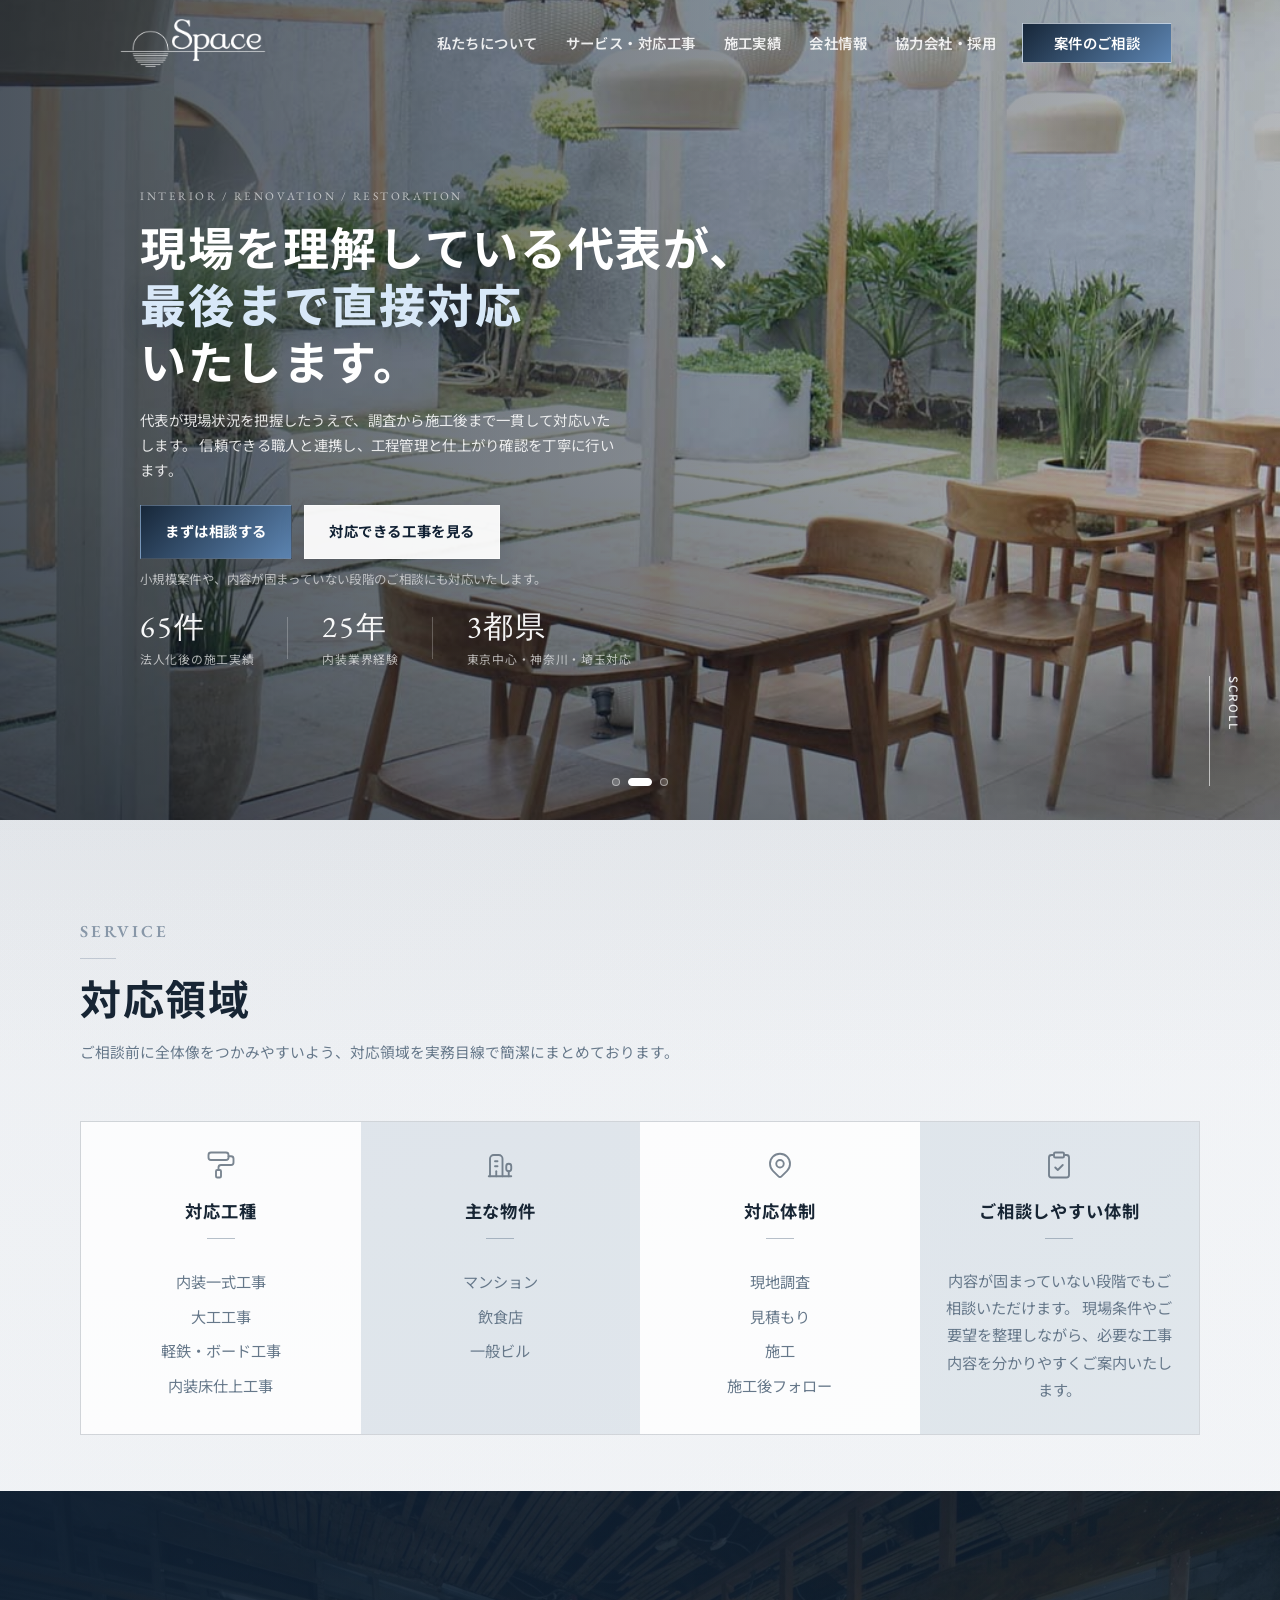
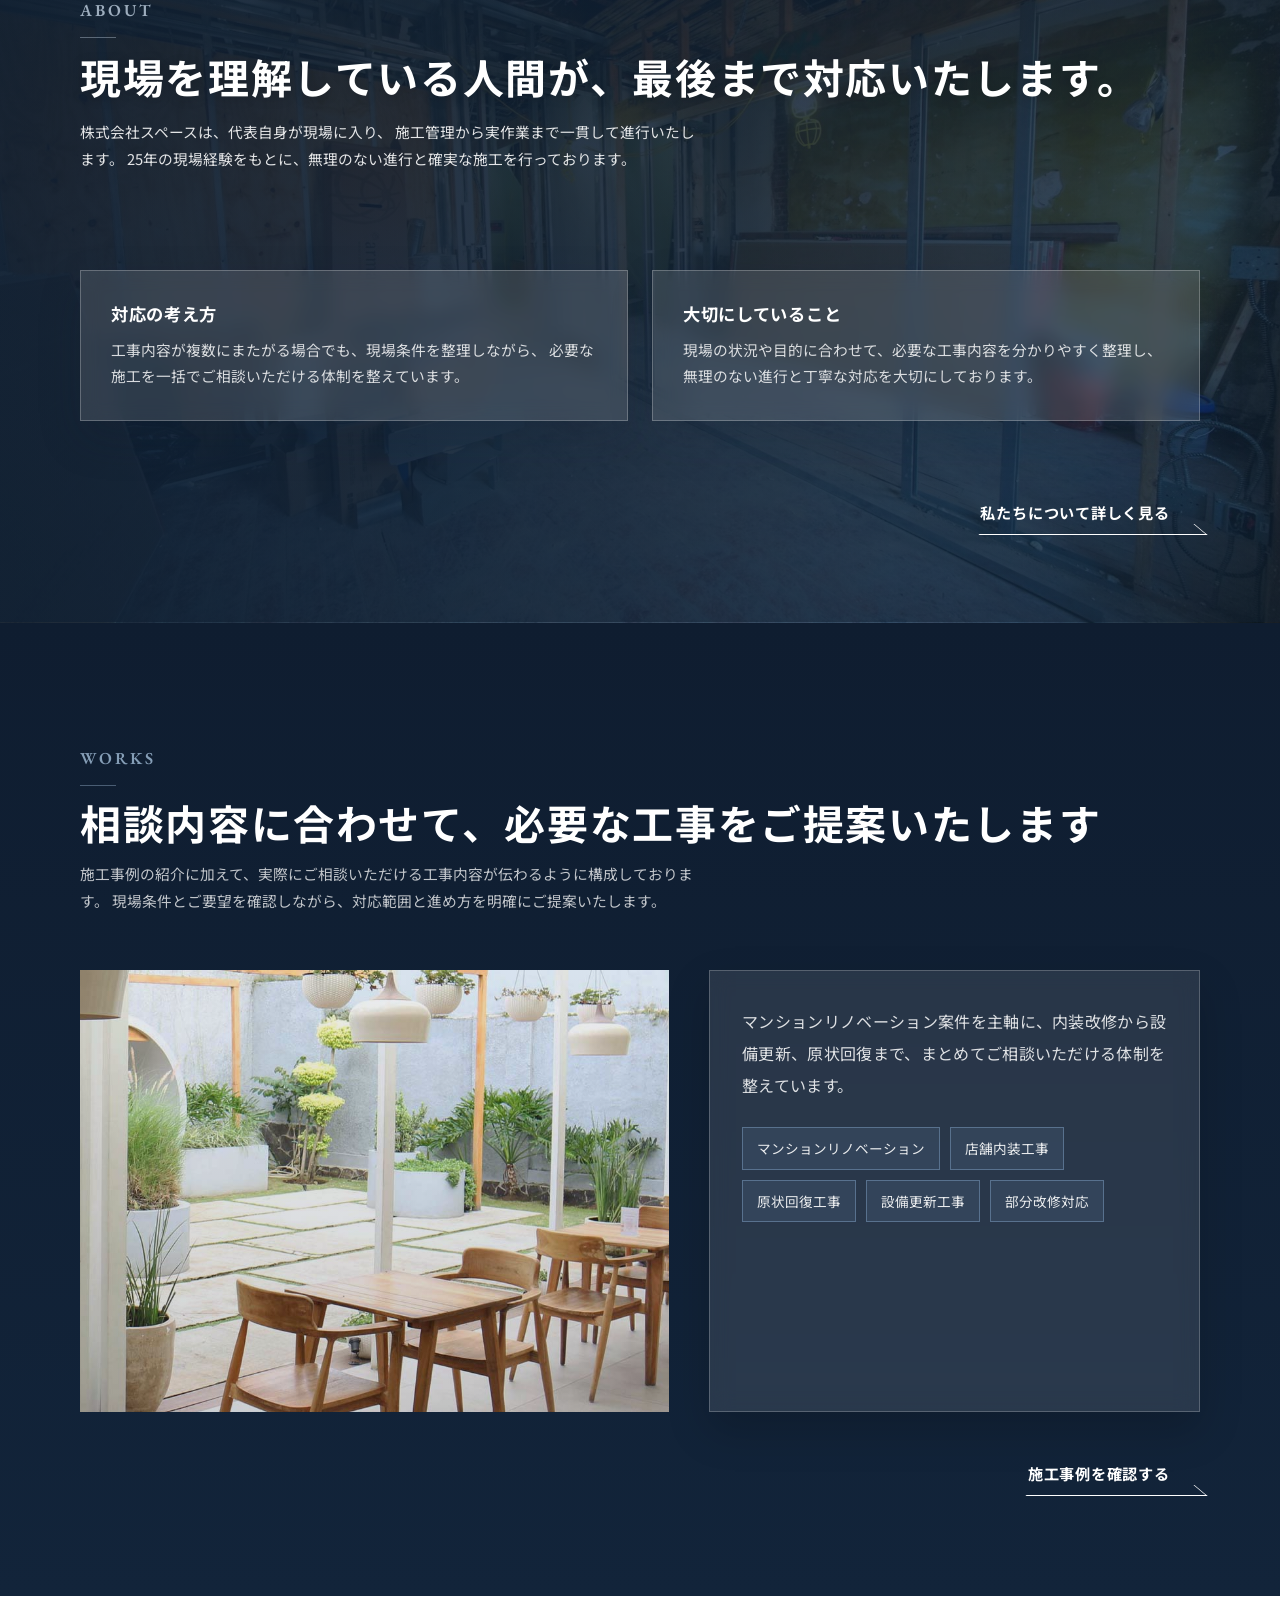
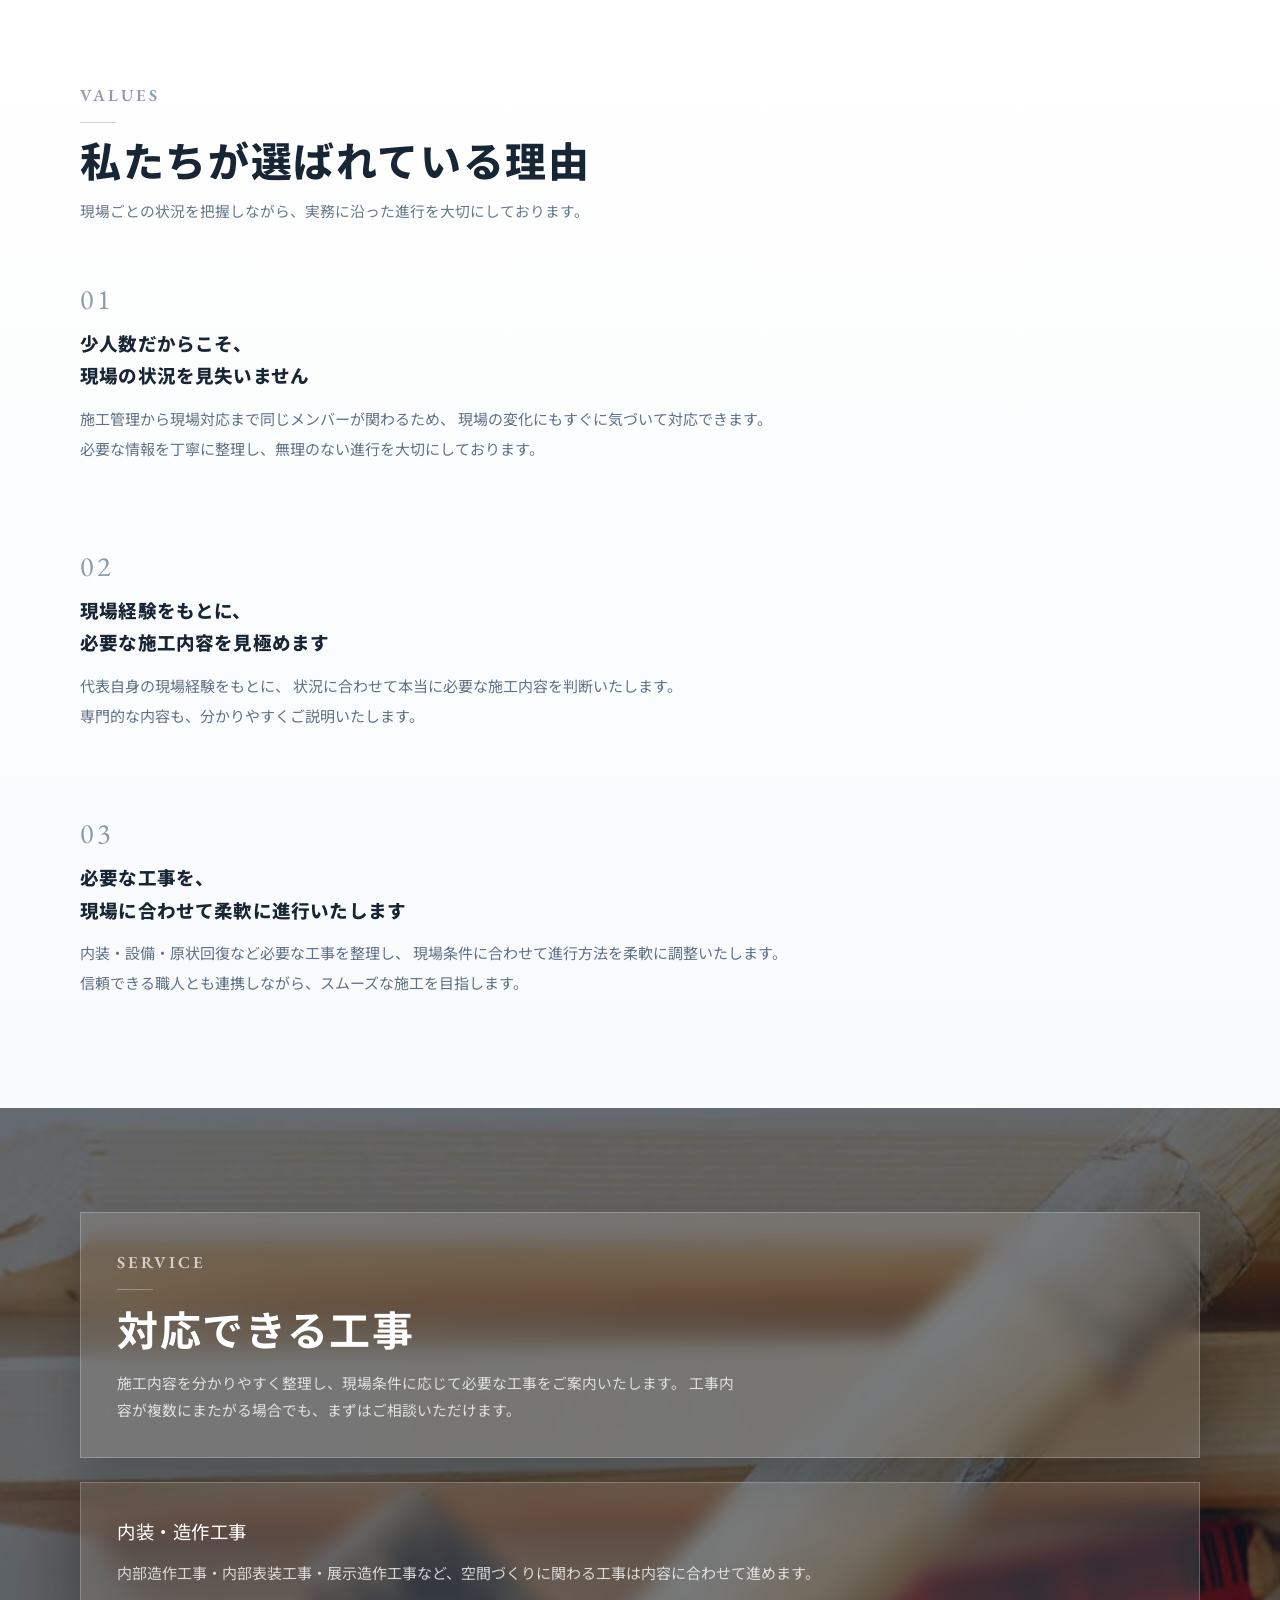
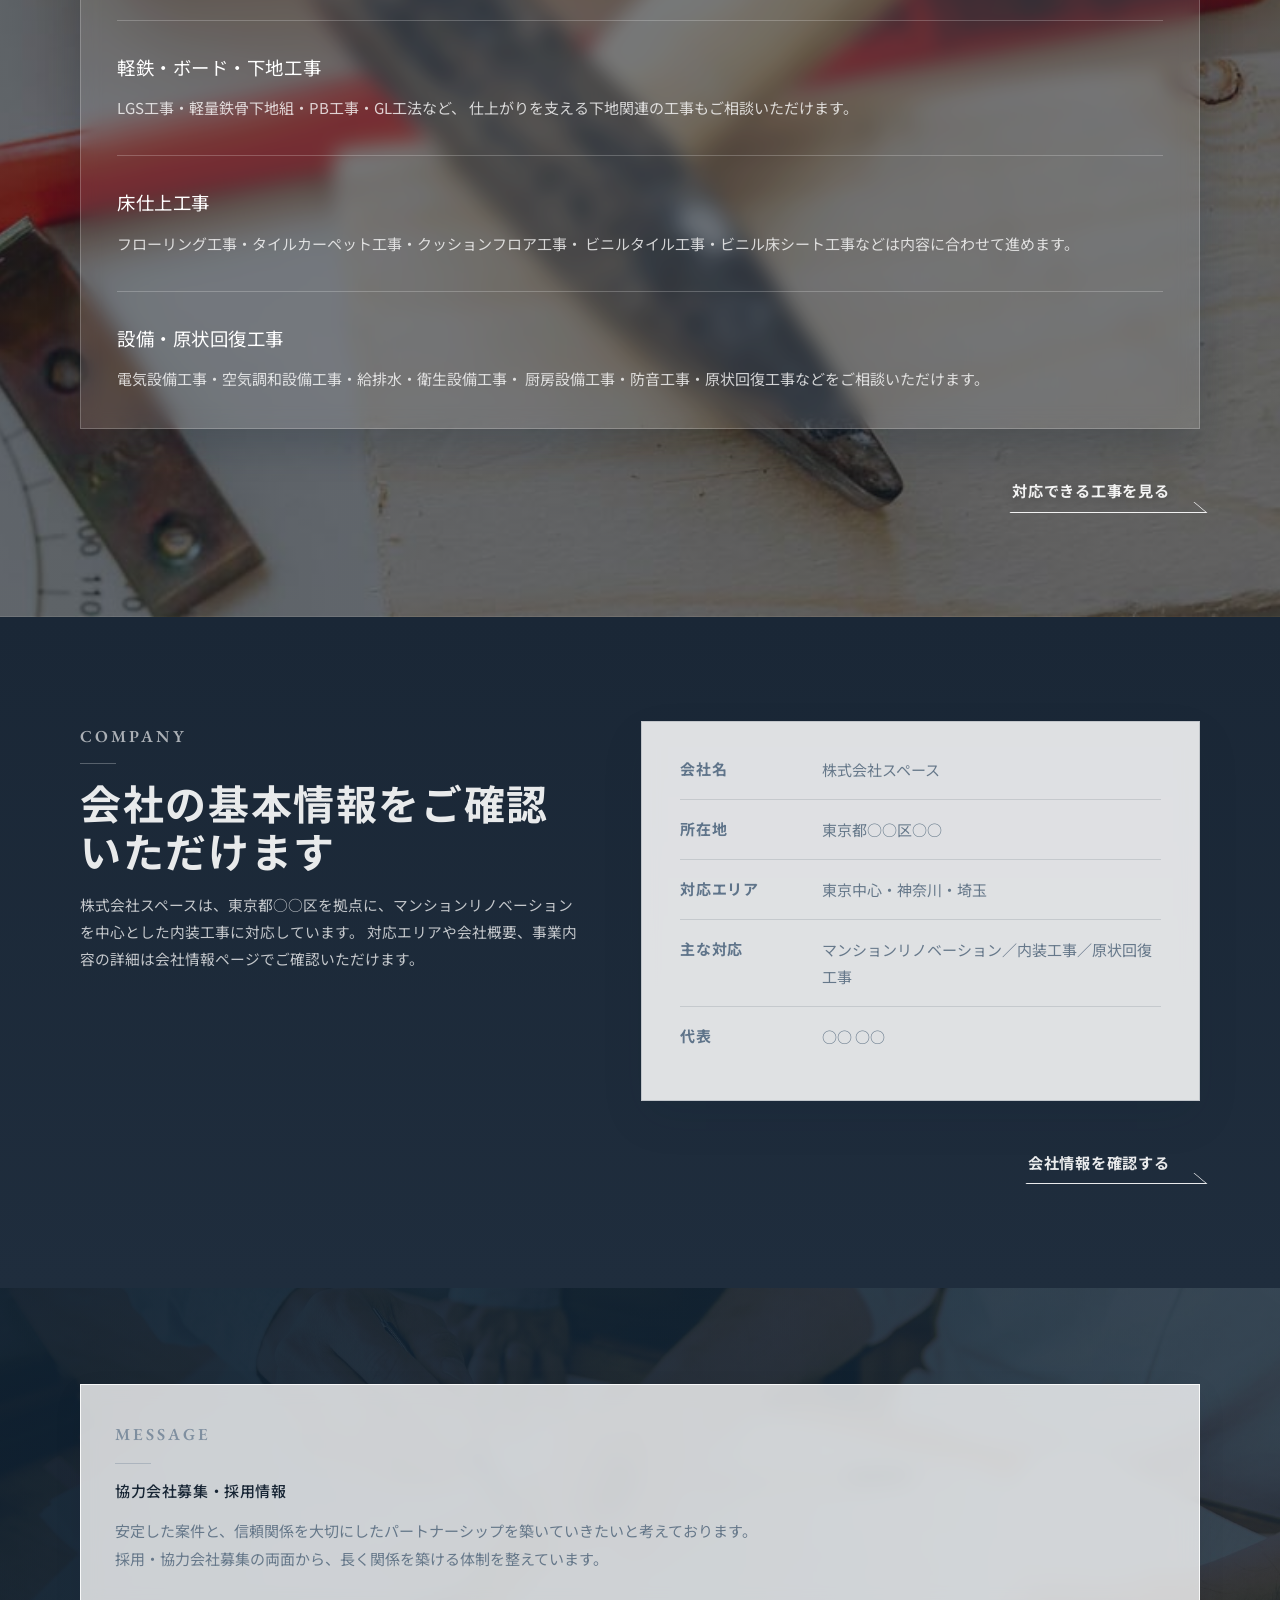
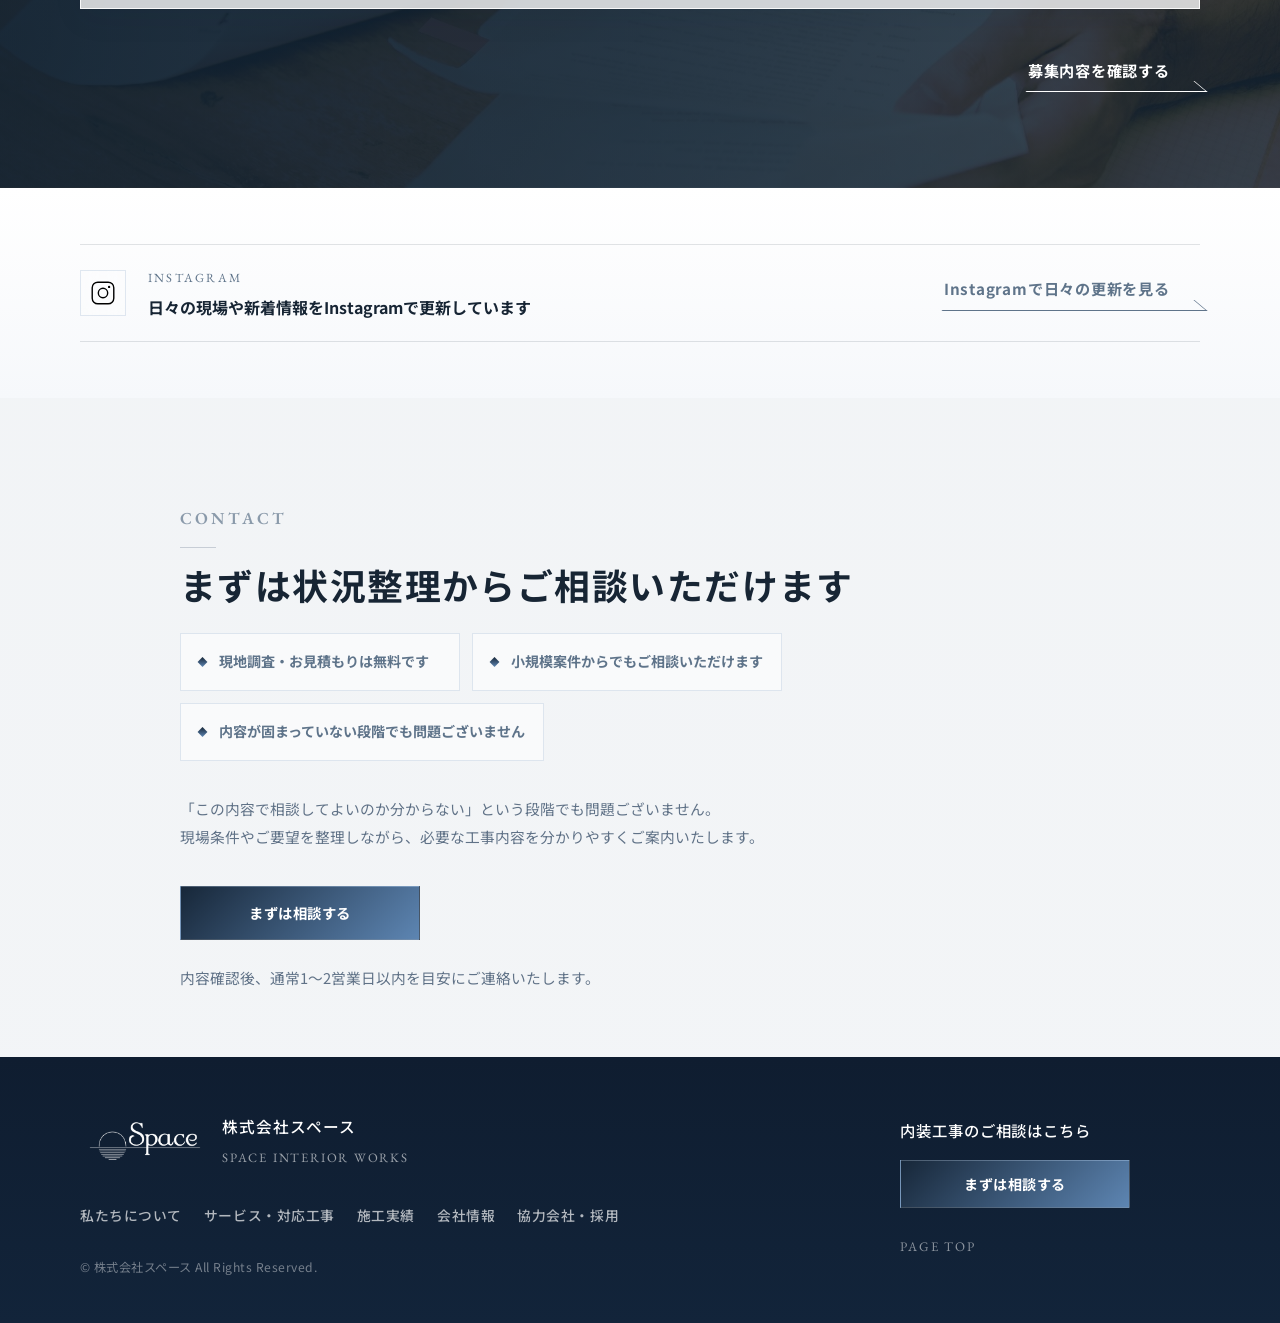
==== index.html @ 31910df7 "Refine copy tone and unify CTA wording across HTML pages" ====
<!doctype html>
<html lang="ja">
  <head>
    <meta charset="UTF-8" />
    <meta name="viewport" content="width=device-width, initial-scale=1.0" />
    <title>
      株式会社スペース | 内装工事・大工工事・軽鉄ボード工事・床仕上工事
    </title>
    <meta
      name="description"
      content="株式会社スペースは、内装一式工事・大工工事・軽鉄ボード工事・内装床仕上工事に対応。集合住宅・飲食店・一般ビルの内装工事、原状回復工事、各種設備工事まで一貫してご相談いただけます。"
    />

    <link rel="preconnect" href="https://fonts.googleapis.com" />
    <link rel="preconnect" href="https://fonts.gstatic.com" crossorigin />
    <link
      href="https://fonts.googleapis.com/css2?family=Noto+Sans+JP:wght@400;500;700&family=EB+Garamond:wght@400;500;700&display=swap"
      rel="stylesheet"
    />

    <link rel="icon" href="images/favicon/favicon.ico" sizes="any" />
    <link rel="icon" href="images/favicon/favicon.svg" type="image/svg+xml" />
    <link rel="apple-touch-icon" href="images/favicon/apple-touch-icon.png" />

    <link rel="stylesheet" href="css/reset.min.css" />
    <link rel="stylesheet" href="css/base.css" />
    <link rel="stylesheet" href="css/layout.css" />
    <link rel="stylesheet" href="css/components.css" />
    <link rel="stylesheet" href="css/pages.css" />
    <link rel="stylesheet" href="css/responsive.css" />
  </head>

  <body>
    <div id="top"></div>
    <div class="page-noise" aria-hidden="true"></div>
    <div class="cursor-glow" aria-hidden="true"></div>

    <header class="site-header">
      <div class="container header-inner">
        <a href="#top" class="brand" aria-label="トップへ戻る">
          <img
            src="images/logo-white.png"
            alt="株式会社スペース"
            class="brand-logo logo-white"
          />
          <img
            src="images/logo.png"
            alt="株式会社スペース"
            class="brand-logo logo-black"
          />
        </a>

        <button
          class="nav-toggle"
          aria-expanded="false"
          aria-controls="global-nav"
          aria-label="メニューを開閉"
        >
          <span></span><span></span><span></span>
        </button>

        <nav class="global-nav" id="global-nav">
          <a href="about.html">私たちについて</a>
          <a href="services.html">サービス・対応工事</a>
          <a href="works.html">施工実績</a>
          <a href="company.html">会社情報</a>
          <a href="partner-recruit.html">協力会社・採用</a>
          <a href="contact.html" class="nav-cta">案件のご相談</a>
        </nav>
      </div>
    </header>

    <main>
      <!-- HERO -->
      <section class="hero hero-image" id="hero">
        <div class="hero-bg" aria-hidden="true"></div>
        <div class="hero-overlay" aria-hidden="true"></div>

        <div class="container hero-inner">
          <div class="hero-copy reveal">
            <p class="eyebrow">INTERIOR / RENOVATION / RESTORATION</p>

            <h1>
              現場を理解している代表が、<br />
              <span>最後まで直接対応</span>いたします。
            </h1>

            <p class="hero-lead">
              代表が現場状況を把握したうえで、調査から施工後まで一貫して対応いたします。
              信頼できる職人と連携し、工程管理と仕上がり確認を丁寧に行います。
            </p>

            <div class="hero-actions">
              <a class="btn btn-primary" href="contact.html"
                >まずは相談する</a
              >
              <a class="btn btn-secondary" href="services.html"
                >対応できる工事を見る</a
              >
            </div>

            <p class="hero-cta-note">
              小規模案件や、内容が固まっていない段階のご相談にも対応いたします。
            </p>

            <ul class="hero-stats" aria-label="対応概要">
              <li>
                <strong>65件</strong>
                <span>法人化後の施工実績</span>
              </li>
              <li>
                <strong>25年</strong>
                <span>内装業界経験</span>
              </li>
              <li>
                <strong>3都県</strong>
                <span>東京中心・神奈川・埼玉対応</span>
              </li>
            </ul>
          </div>
        </div>

        <div class="hero-dots" aria-label="スライド切り替え">
          <button
            class="hero-dot is-active"
            type="button"
            aria-label="1枚目のスライド"
          ></button>
          <button
            class="hero-dot"
            type="button"
            aria-label="2枚目のスライド"
          ></button>
          <button
            class="hero-dot"
            type="button"
            aria-label="3枚目のスライド"
          ></button>
        </div>

        <a href="#coverage" class="hero-scroll">
          <span class="hero-scroll-text">SCROLL</span>
          <span class="hero-scroll-line"></span>
        </a>
      </section>

      <!-- COVERAGE -->
      <section class="section-sm" id="coverage">
        <div class="container">
          <div class="section-heading reveal">
            <p class="eyebrow">SERVICE</p>
            <h2>対応領域</h2>
            <p>
              ご相談前に全体像をつかみやすいよう、対応領域を実務目線で簡潔にまとめております。
            </p>
          </div>

          <div class="company-panels reveal delay-1">
            <article class="info-card">
              <img
                src="images/icons/paint-roller.svg"
                alt=""
                class="card-icon-img"
                aria-hidden="true"
              />
              <h3>対応工種</h3>
              <ul>
                <li>内装一式工事</li>
                <li>大工工事</li>
                <li>軽鉄・ボード工事</li>
                <li>内装床仕上工事</li>
              </ul>
            </article>

            <article class="info-card">
              <img
                src="images/icons/building-estate.svg"
                alt=""
                class="card-icon-img"
                aria-hidden="true"
              />
              <h3>主な物件</h3>
              <ul>
                <li>マンション</li>
                <li>飲食店</li>
                <li>一般ビル</li>
              </ul>
            </article>

            <article class="info-card">
              <img
                src="images/icons/map-pin.svg"
                alt=""
                class="card-icon-img"
                aria-hidden="true"
              />
              <h3>対応体制</h3>
              <ul>
                <li>現地調査</li>
                <li>見積もり</li>
                <li>施工</li>
                <li>施工後フォロー</li>
              </ul>
            </article>

            <article class="info-card">
              <img
                src="images/icons/clipboard-check.svg"
                alt=""
                class="card-icon-img"
                aria-hidden="true"
              />
              <h3>ご相談しやすい体制</h3>
              <p>
                内容が固まっていない段階でもご相談いただけます。
                現場条件やご要望を整理しながら、必要な工事内容を分かりやすくご案内いたします。
              </p>
            </article>
          </div>
        </div>
      </section>

      <!-- ABOUT -->
      <section class="section section-bg bg-about" id="about">
        <div class="container split-section">
          <div class="about-panel reveal">
            <div class="about-text">
              <div class="section-heading">
                <p class="eyebrow">ABOUT</p>
                <h2>現場を理解している人間が、最後まで対応いたします。</h2>
                <p>
                  株式会社スペースは、代表自身が現場に入り、
                  施工管理から実作業まで一貫して進行いたします。
                  25年の現場経験をもとに、無理のない進行と確実な施工を行っております。
                </p>
              </div>
            </div>
          </div>

          <div class="about-grid">
            <article class="glass-card reveal delay-1">
              <h3>対応の考え方</h3>
              <p>
                工事内容が複数にまたがる場合でも、現場条件を整理しながら、
                必要な施工を一括でご相談いただける体制を整えています。
              </p>
            </article>

            <article class="glass-card reveal delay-2">
              <h3>大切にしていること</h3>
              <p>
                現場の状況や目的に合わせて、必要な工事内容を分かりやすく整理し、
                無理のない進行と丁寧な対応を大切にしております。
              </p>
            </article>
          </div>

          <div class="section-link reveal delay-2">
            <a href="about.html" class="arrow-link-underline"
              >私たちについて詳しく見る</a
            >
          </div>
        </div>
      </section>

      <!-- WORKS -->
      <section class="section dark-section" id="works">
        <div class="container">
          <div class="section-heading reveal">
            <p class="eyebrow">WORKS</p>
            <h2>相談内容に合わせて、必要な工事をご提案いたします</h2>
            <p>
              施工事例の紹介に加えて、実際にご相談いただける工事内容が伝わるように構成しております。
              現場条件とご要望を確認しながら、対応範囲と進め方を明確にご提案いたします。
            </p>
          </div>

          <div class="works-feature reveal">
            <a
              href="works.html"
              class="works-feature-image"
              aria-label="施工事例を見る"
            >
              <div class="work-image work-b"></div>
            </a>

            <div class="works-feature-body">
              <p class="works-feature-lead">
                マンションリノベーション案件を主軸に、内装改修から設備更新、原状回復まで、まとめてご相談いただける体制を整えています。
              </p>

              <ul class="works-point-list">
                <li>マンションリノベーション</li>
                <li>店舗内装工事</li>
                <li>原状回復工事</li>
                <li>設備更新工事</li>
                <li>部分改修対応</li>
              </ul>
            </div>
          </div>

          <div class="section-link reveal delay-1">
            <a href="works.html" class="arrow-link-underline"
              >施工事例を確認する</a
            >
          </div>
        </div>
      </section>

      <!-- STRENGTH -->
      <section class="strength" id="strength">
        <div class="container">
          <div class="section-heading reveal">
            <p class="eyebrow">VALUES</p>
            <h2>私たちが選ばれている理由</h2>
            <p>
              現場ごとの状況を把握しながら、実務に沿った進行を大切にしております。
            </p>
          </div>

          <ol class="strength-list">
            <li class="strength-item">
              <p class="strength-number">01</p>
              <strong>少人数だからこそ、<br />現場の状況を見失いません</strong>
              <p>
                施工管理から現場対応まで同じメンバーが関わるため、
                現場の変化にもすぐに気づいて対応できます。<br />
                必要な情報を丁寧に整理し、無理のない進行を大切にしております。
              </p>
            </li>

            <li class="strength-item">
              <p class="strength-number">02</p>
              <strong>現場経験をもとに、<br />必要な施工内容を見極めます</strong>
              <p>
                代表自身の現場経験をもとに、
                状況に合わせて本当に必要な施工内容を判断いたします。<br />
                専門的な内容も、分かりやすくご説明いたします。
              </p>
            </li>

            <li class="strength-item">
              <p class="strength-number">03</p>
              <strong
                >必要な工事を、<br />現場に合わせて柔軟に進行いたします</strong
              >
              <p>
                内装・設備・原状回復など必要な工事を整理し、
                現場条件に合わせて進行方法を柔軟に調整いたします。<br />
                信頼できる職人とも連携しながら、スムーズな施工を目指します。
              </p>
            </li>
          </ol>
        </div>
      </section>

      <!-- SERVICE / SCOPE -->
      <section class="section section-bg bg-services" id="services">
        <div class="container">
          <div class="section-heading reveal service-intro-panel">
            <p class="eyebrow">SERVICE</p>
            <h2>対応できる工事</h2>
            <p>
              施工内容を分かりやすく整理し、現場条件に応じて必要な工事をご案内いたします。
              工事内容が複数にまたがる場合でも、まずはご相談いただけます。
            </p>
          </div>

          <div class="service-text-list reveal delay-1">
            <div>
              <h3>内装・造作工事</h3>
              <p>
                内部造作工事・内部表装工事・展示造作工事など、空間づくりに関わる工事は内容に合わせて進めます。
              </p>
            </div>

            <div>
              <h3>軽鉄・ボード・下地工事</h3>
              <p>
                LGS工事・軽量鉄骨下地組・PB工事・GL工法など、
                仕上がりを支える下地関連の工事もご相談いただけます。
              </p>
            </div>

            <div>
              <h3>床仕上工事</h3>
              <p>
                フローリング工事・タイルカーペット工事・クッションフロア工事・
                ビニルタイル工事・ビニル床シート工事などは内容に合わせて進めます。
              </p>
            </div>

            <div>
              <h3>設備・原状回復工事</h3>
              <p>
                電気設備工事・空気調和設備工事・給排水・衛生設備工事・
                厨房設備工事・防音工事・原状回復工事などをご相談いただけます。
              </p>
            </div>
          </div>

          <div class="section-link reveal delay-2">
            <a href="services.html" class="arrow-link-underline"
              >対応できる工事を見る</a
            >
          </div>
        </div>
      </section>

      <!-- COMPANY -->
      <section class="section company-summary" id="company">
        <div class="container company-summary-layout">
          <div class="section-heading reveal">
            <p class="eyebrow">COMPANY</p>
            <h2>会社の基本情報をご確認いただけます</h2>
            <p>
              株式会社スペースは、東京都○○区を拠点に、マンションリノベーションを中心とした内装工事に対応しています。
              対応エリアや会社概要、事業内容の詳細は会社情報ページでご確認いただけます。
            </p>
          </div>

          <div class="company-summary-table reveal delay-1">
            <dl>
              <div>
                <dt>会社名</dt>
                <dd>株式会社スペース</dd>
              </div>
              <div>
                <dt>所在地</dt>
                <dd>東京都○○区○○</dd>
              </div>
              <div>
                <dt>対応エリア</dt>
                <dd>東京中心・神奈川・埼玉</dd>
              </div>
              <div>
                <dt>主な対応</dt>
                <dd>マンションリノベーション／内装工事／原状回復工事</dd>
              </div>
              <div>
                <dt>代表</dt>
                <dd>○○ ○○</dd>
              </div>
            </dl>
          </div>
        </div>
        <div class="section-link reveal delay-2">
          <a href="company.html" class="arrow-link-underline light-link">
            会社情報を確認する
          </a>
        </div>
      </section>

      <!-- PARTNER / RECRUIT -->
      <section
        class="section accent-section section-bg bg-partner"
        id="partner"
      >
        <div class="container">
          <div class="cta-panel reveal">
            <div>
              <p class="eyebrow">MESSAGE</p>
              <h2>協力会社募集・採用情報</h2>
              <p>
                安定した案件と、信頼関係を大切にしたパートナーシップを築いていきたいと考えております。<br />
                採用・協力会社募集の両面から、長く関係を築ける体制を整えています。
              </p>
            </div>
          </div>

          <div class="section-link reveal delay-1">
            <a href="partner-recruit.html" class="arrow-link-underline"
              >募集内容を確認する</a
            >
          </div>
        </div>
      </section>

      <section class="instagram-strip">
        <div class="container">
          <div class="instagram-strip-link">
            <span class="instagram-strip-icon">
              <img
                src="images/icons/instagram_logo_icon.svg"
                alt=""
                aria-hidden="true"
              />
            </span>

            <span class="instagram-strip-text">
              <span class="instagram-strip-label">INSTAGRAM</span>
              <span class="instagram-strip-copy">
                日々の現場や新着情報をInstagramで更新しています
              </span>
            </span>

            <a
              href="https://www.instagram.com/1115.space?utm_source=ig_web_button_share_sheet&igsh=ZDNlZDc0MzIxNw=="
              class="arrow-link-underline instagram-strip-arrow light-link"
              target="_blank"
              rel="noopener"
            >
              Instagramで日々の更新を見る
            </a>
          </div>
        </div>
      </section>

      <!-- CONTACT GUIDE -->
      <section class="cta-final" id="contact">
        <div class="container reveal">
          <p class="eyebrow">CONTACT</p>
          <h2>まずは状況整理からご相談いただけます</h2>

          <div class="cta-points">
            <p>現地調査・お見積もりは無料です</p>
            <p>小規模案件からでもご相談いただけます</p>
            <p>内容が固まっていない段階でも問題ございません</p>
          </div>

          <p>
            「この内容で相談してよいのか分からない」という段階でも問題ございません。<br />
            現場条件やご要望を整理しながら、必要な工事内容を分かりやすくご案内いたします。
          </p>

          <div class="cta-buttons">
            <a href="contact.html" class="btn btn-primary">
              まずは相談する
            </a>
          </div>

          <p class="cta-note">
            内容確認後、通常1〜2営業日以内を目安にご連絡いたします。
          </p>
        </div>
      </section>
    </main>

    <a href="#top" class="to-top" aria-label="ページ上部へ戻る">
      <span class="to-top-icon" aria-hidden="true">↑</span>
      <span class="to-top-text">TOP</span>
    </a>

    <footer class="site-footer">
      <div class="container footer-inner">
        <div class="footer-main">
          <div class="footer-brand">
            <img
              src="images/logo-white.png"
              class="footer-logo"
              alt="株式会社スペース"
            />

            <div class="footer-brand-text">
              <strong>株式会社スペース</strong>
              <p>SPACE INTERIOR WORKS</p>
            </div>
          </div>

          <nav class="footer-nav">
            <a href="about.html">私たちについて</a>
            <a href="services.html">サービス・対応工事</a>
            <a href="works.html">施工実績</a>
            <a href="company.html">会社情報</a>
            <a href="partner-recruit.html">協力会社・採用</a>
          </nav>

          <p class="footer-copy">© 株式会社スペース All Rights Reserved.</p>
        </div>

        <div class="footer-cta">
          <p>内装工事のご相談はこちら</p>
          <a href="contact.html" class="btn btn-primary">まずは相談する</a>
          <a href="#top" class="footer-top">PAGE TOP</a>
        </div>
      </div>
    </footer>

    <script src="js/main.js"></script>
  </body>
</html>
---- css/base.css ----
@charset "UTF-8";

:root {
  /* ベースカラー */
  --accent-blue: #2f7ebd;
  --accent-blue-soft: #6fb7df;

  /* グラデーション（信頼寄り） */
  --grad-soft: linear-gradient(
    120deg,
    #ffffff 0%,
    #eef7ff 35%,
    #f2f0ff 70%,
    #ffffff 100%
  );

  --grad-light: linear-gradient(120deg, #f7fbff 0%, #edf5fb 50%, #f6f3ff 100%);

  --grad-accent: linear-gradient(
    120deg,
    rgba(215, 244, 239, 0.7) 0%,
    rgba(232, 246, 255, 0.85) 40%,
    rgba(217, 216, 255, 0.65) 80%,
    #ffffff 100%
  );

  --bg: #f3f5f7;
  --bg-2: #e7ebef;
  --surface: rgba(255, 255, 255, 0.84);
  --surface-strong: #ffffff;
  --text: #172534;
  --muted: #66788a;
  --line: rgba(23, 37, 52, 0.1);
  --line-strong: rgba(23, 37, 52, 0.16);
  --primary: #c9d4de;
  --primary-deep: #5f748a;
  --navy: #102033;
  --navy-soft: #16304d;
  --shadow: 0 20px 48px rgba(16, 32, 51, 0.1);
  --shadow-soft: 0 10px 28px rgba(16, 32, 51, 0.07);
  --radius: 0px;
  --radius-lg: 0px;
  --container: min(1120px, calc(100% - 40px));
  --font-sans: "Noto Sans JP", sans-serif;
  --font-serif: "EB Garamond", "Garamond", "Times New Roman", serif;

  --fs-section-heading-h2: clamp(2rem, 3.2vw, 3.1rem);
  --fs-hero-title: clamp(2.6rem, 3.6vw, 4.2rem);
  --fs-page-title: clamp(2.2rem, 3.6vw, 3.4rem);
  --fs-social-title: clamp(1.45rem, 2.4vw, 1.9rem);
}

* {
  box-sizing: border-box;
}

html {
  scroll-behavior: smooth;
}

body {
  margin: 0;
  font-family: var(--font-sans);
  font-size: 15px;
  color: var(--text);
  background:
    radial-gradient(
      circle at top left,
      rgba(120, 138, 156, 0.1),
      transparent 30%
    ),
    linear-gradient(180deg, #f8f9fb 0%, #eef1f4 52%, #f3f5f7 100%);
  overflow-x: hidden;
  line-height: 1.75;
}

h1,
h2,
h3,
.section-heading h1,
.section-heading h2,
.page-intro-title,
.cta-final h2 {
  font-family: var(--font-sans);
  font-weight: 500;
  letter-spacing: 0.03em;
}

h1 {
  font-weight: 500;
}

h2 {
  font-weight: 500;
}

h3 {
  font-weight: 400;
}

p {
  line-height: 1.8;
}

a {
  color: inherit;
  text-decoration: none;
}

img {
  max-width: 100%;
  display: block;
}

button,
input,
select,
textarea {
  font: inherit;
}

button {
  cursor: pointer;
}

svg {
  width: 100%;
  height: 100%;
  display: block;
}

svg,
svg * {
  stroke: currentColor;
  stroke-width: 1.7;
  stroke-linecap: round;
  stroke-linejoin: round;
}

/* =========================
  共通テキスト
========================= */
.eyebrow {
  margin: 0 0 12px;
  font-family: var(--font-serif);
  font-size: 0.78rem;
  font-weight: 400;
  letter-spacing: 0.18em;
  color: var(--primary-deep);
  text-transform: uppercase;
  opacity: 0.7;
}

.section-heading {
  margin-bottom: 42px;
}

.section-heading h1 {
  margin: 0;
  font-size: var(--fs-page-title);
  line-height: 1.08;
  font-weight: 800;
  letter-spacing: 0.05em;
}

.section-heading h2 {
  margin: 0;
  font-size: var(--fs-section-heading-h2);
  line-height: 1.18;
  font-weight: 700;
  letter-spacing: 0.04em;
}

.section-heading p:not(.eyebrow) {
  margin-top: 16px;
  max-width: 78ch;
  font-size: 0.92rem;
  color: var(--muted);
  line-height: 1.85;
}

.section-heading p {
  font-size: 0.92rem;
}

.section-heading p,
.company-note,
.contact-subnote,
.form-note {
  text-wrap: pretty;
}
---- css/layout.css ----
@charset "UTF-8";

/* ===== layout.css ===== */

/* =========================
  レイアウト補助
========================= */
.hero-points li,
.partner-points li {
  display: flex;
  align-items: center;
  gap: 8px;
}

.faq-item h3 {
  display: flex;
  align-items: flex-start;
  gap: 10px;
}

/* =========================
  背景ノイズ
========================= */
.page-noise {
  position: fixed;
  inset: 0;
  pointer-events: none;
  opacity: 0.04;
  background-image: radial-gradient(#102033 0.5px, transparent 0.5px);
  background-size: 12px 12px;
  z-index: 0;
}

.cursor-glow {
  position: fixed;
  width: 240px;
  height: 240px;
  background: radial-gradient(
    circle,
    rgba(132, 180, 225, 0.16),
    transparent 68%
  );
  pointer-events: none;
  transform: translate(-50%, -50%);
  z-index: 0;
  opacity: 0.22;
  transition: opacity 0.2s ease;
}

.container {
  width: var(--container);
  margin: 0 auto;
  position: relative;
  z-index: 1;
}

/* =========================
  基本セクション余白
========================= */
.section {
  padding: 104px 0;
}

.section-sm {
  padding: 64px 0 80px;
}

.strength {
  padding: 84px 0;
  background: linear-gradient(180deg, #ffffff 0%, #f8fafc 100%);
}

.cta-final {
  padding: 104px 0 64px;
  text-align: center;
}

/* =========================
  ページ冒頭共通
========================= */
.page-intro-layout {
  display: grid;
  grid-template-columns: 1.05fr 0.95fr;
  gap: 36px;
  align-items: center;
  margin-top: 30px;
}

.page-intro-copy {
  display: flex;
  flex-direction: column;
  gap: 14px;
  min-width: 0;
}

.page-intro-kicker {
  margin: 0 0 2px;
  font-family: var(--font-serif);
  font-size: 0.84rem;
  line-height: 1;
  letter-spacing: 0.16em;
  color: var(--primary-deep);
  text-transform: uppercase;
}

.page-intro-title {
  margin: 0;
  font-size: 2.4rem;
  line-height: 1.35;
  font-weight: 700;
  letter-spacing: 0.05em;
  color: var(--text);
}

.page-intro-text {
  margin: 2px 0 0;
  max-width: 72ch;
  color: var(--muted);
  line-height: 1.95;
}

.page-intro-visual {
  position: relative;
  min-height: 340px;
  overflow: hidden;
  background: rgba(255, 255, 255, 0.72);
  border: 1px solid rgba(255, 255, 255, 0.88);
  box-shadow: var(--shadow-soft);
}

.page-intro-visual img {
  width: 100%;
  height: 100%;
  min-height: 340px;
  object-fit: cover;
  display: block;
}

/* =========================
  ヘッダー
========================= */
.site-header {
  position: fixed;
  top: 0;
  left: 0;
  width: 100%;
  z-index: 100;
  padding: 0 20px;
  background: transparent;
  border-bottom: none;
  box-shadow: none;
  backdrop-filter: none;
  transition:
    top 0.35s ease,
    background 0.35s ease,
    box-shadow 0.35s ease;
}

.site-header.is-scrolled {
  top: 0;
  background: rgba(229, 232, 235, 0.82);
  backdrop-filter: blur(18px) saturate(140%);
  -webkit-backdrop-filter: blur(18px) saturate(140%);
  box-shadow: 0 8px 24px rgba(16, 32, 51, 0.08);
}

.header-inner {
  position: relative;
  display: flex;
  align-items: center;
  justify-content: space-between;
  min-height: 86px;
  gap: 34px;
  padding: 0 28px;
  background: transparent;
  transition:
    min-height 0.35s ease,
    padding 0.35s ease,
    gap 0.35s ease,
    background 0.35s ease,
    border-color 0.35s ease,
    box-shadow 0.35s ease,
    backdrop-filter 0.35s ease;
}

.site-header.is-scrolled .header-inner {
  min-height: 66px;
  max-width: none;
  width: var(--container);
  margin: 0 auto;
  padding: 0;
  background: transparent;
  border: none;
  box-shadow: none;
  backdrop-filter: none;
  -webkit-backdrop-filter: none;
}

.brand {
  display: flex;
  align-items: center;
  flex-shrink: 0;
  max-width: 240px;
  padding-right: 8px;
}

.brand-logo {
  width: 100%;
  max-width: 170px;
  height: auto;
  display: block;
  transition: max-width 0.35s ease;
}

.logo-black {
  display: none;
}

.site-header.is-scrolled .logo-white {
  display: none;
}

.site-header.is-scrolled .logo-black {
  display: block;
}

.site-header.is-scrolled .brand-logo {
  max-width: 150px;
}

/* ナビ */
.global-nav {
  display: flex;
  align-items: center;
  justify-content: flex-end;
  gap: 24px;
  flex: 1;
}

.global-nav a {
  position: relative;
  display: inline-flex;
  align-items: center;
  min-height: 40px;
  padding: 0 2px;
  font-size: 0.9rem;
  font-weight: 600;
  letter-spacing: 0.03em;
  white-space: nowrap;
  color: rgba(255, 255, 255, 0.88);
  transition:
    color 0.28s ease,
    opacity 0.28s ease;
}

.global-nav a:not(.nav-cta)::after {
  content: "";
  position: absolute;
  left: 0;
  bottom: -3px;
  width: 0;
  height: 1px;
  background: var(--accent-blue-soft);
  transition: width 0.28s ease;
}

.global-nav a:not(.nav-cta):hover::after,
.global-nav a:not(.nav-cta).is-current::after {
  width: 100%;
}

.global-nav a:not(.nav-cta):hover {
  color: #ffffff;
}

/* スクロール後 */
.site-header.is-scrolled .global-nav {
  gap: 22px;
}

.site-header.is-scrolled .global-nav a {
  color: rgba(23, 37, 52, 0.82);
}

.site-header.is-scrolled .global-nav a:not(.nav-cta):hover,
.site-header.is-scrolled .global-nav a:not(.nav-cta).is-current {
  color: #172534;
}

/* ヘッダーCTA */
.nav-cta {
  display: inline-flex;
  align-items: center;
  justify-content: center;
  min-height: 44px;
  padding: 0 26px;
  min-width: 150px;
  line-height: 1;
  font-weight: 700;
  letter-spacing: 0.06em;
  color: #ffffff !important;
  background: linear-gradient(135deg, #172739, #5d85b2);
  border: 1px solid rgba(255, 255, 255, 0.6);
  transition:
    transform 0.28s ease,
    box-shadow 0.28s ease,
    background 0.28s ease,
    border-color 0.28s ease;
}

.nav-cta:hover {
  transform: translateY(-2px);
  box-shadow: 0 14px 28px rgba(16, 32, 51, 0.18);
  background: linear-gradient(135deg, #0f1d30, #6d97c6);
  border-color: rgba(255, 255, 255, 0.9);
}

.site-header.is-scrolled .nav-cta {
  min-height: 40px;
  padding: 0 18px;
  background: linear-gradient(135deg, #172739, #5d85b2);
  border: 1px solid rgba(255, 255, 255, 0.2);
  box-shadow: 0 10px 24px rgba(16, 32, 51, 0.14);
}

.site-header.is-scrolled .nav-cta:hover {
  transform: translateY(-2px);
  box-shadow: 0 16px 32px rgba(16, 32, 51, 0.2);
  background: linear-gradient(135deg, #0f1d30, #6d97c6);
}

/* SP用ボタンは今は非表示 */
.nav-toggle {
  display: none;
  width: 46px;
  height: 46px;
  border: 1px solid rgba(16, 32, 51, 0.1);
  background: #ffffff;
  box-shadow: var(--shadow-soft);
  flex-shrink: 0;
}

.nav-toggle span {
  display: block;
  width: 18px;
  height: 2px;
  background: var(--navy);
  margin: 4px auto;
  transition: 0.3s ease;
}

/* =========================
  グリッド共通
========================= */
.stats-grid,
.service-grid,
.works-grid,
.recruit-cards,
.about-grid,
.company-panels {
  display: grid;
  gap: 24px;
}

.stats-grid {
  grid-template-columns: repeat(3, 1fr);
  align-items: stretch;
}

.about-grid {
  grid-template-columns: repeat(2, 1fr);
}

.service-grid {
  grid-template-columns: repeat(3, 1fr);
  margin-top: 32px;
  align-items: stretch;
}

.works-grid {
  margin-top: 40px;
  grid-template-columns: repeat(3, 1fr);
}

.company-panels {
  grid-template-columns: repeat(2, 1fr);
  align-items: stretch;
}

.company-panels > * {
  min-height: 100%;
}

.recruit-cards {
  grid-template-columns: repeat(2, 1fr);
}

/* =========================
  フッター
========================= */
.site-footer {
  background: linear-gradient(180deg, #0f1d30 0%, #12243a 100%);
  color: #ffffff;
  padding: 56px 0 44px;
}

.footer-inner {
  display: grid;
  grid-template-columns: 1fr 300px;
  gap: 56px;
  align-items: start;
}

.footer-main {
  display: flex;
  flex-direction: column;
  align-items: flex-start;
}

.footer-brand {
  display: flex;
  align-items: center;
  gap: 12px;
}

.footer-logo {
  width: 130px;
  height: auto;
  display: block;
  margin: 0;
  object-fit: contain;
}

.footer-brand-text strong {
  display: block;
  font-size: 0.98rem;
  font-weight: 500;
  letter-spacing: 0.06em;
  color: #ffffff;
}

.footer-brand-text p {
  margin: 6px 0 0;
  font-family: var(--font-serif);
  font-size: 0.8rem;
  letter-spacing: 0.14em;
  color: rgba(255, 255, 255, 0.58);
}

.footer-nav {
  display: flex;
  flex-wrap: wrap;
  gap: 14px 22px;
  margin-top: 34px;
}

.footer-nav a {
  position: relative;
  font-size: 0.86rem;
  font-weight: 500;
  letter-spacing: 0.04em;
  color: rgba(255, 255, 255, 0.68);
  transition: color 0.28s ease;
}

.footer-nav a::after {
  content: "";
  position: absolute;
  left: 0;
  bottom: -5px;
  width: 0;
  height: 1px;
  background: rgba(158, 199, 243, 0.8);
  transition: width 0.28s ease;
}

.footer-nav a:hover {
  color: #ffffff;
}

.footer-nav a:hover::after {
  width: 100%;
}

.footer-copy {
  margin: 30px 0 0;
  font-size: 0.76rem;
  letter-spacing: 0.04em;
  color: rgba(255, 255, 255, 0.42);
}

.footer-cta {
  display: flex;
  flex-direction: column;
  align-items: flex-start;
  padding-top: 4px;
}

.footer-cta p {
  margin: 0 0 16px;
  font-size: 0.96rem;
  font-weight: 500;
  letter-spacing: 0.06em;
  color: #ffffff;
}

.footer-cta .btn {
  width: 100%;
  max-width: 230px;
  min-height: 48px;
  padding: 0 22px;
  font-size: 0.88rem;
}

.footer-top {
  display: inline-flex;
  margin-top: 28px;
  font-family: var(--font-serif);
  font-size: 0.82rem;
  letter-spacing: 0.14em;
  color: rgba(255, 255, 255, 0.52);
  transition:
    color 0.28s ease,
    transform 0.28s ease;
}

.footer-top:hover {
  color: #ffffff;
  transform: translateY(-2px);
}

/* =========================
  スクロール表示
========================= */
.reveal {
  opacity: 0;
  transform: translateY(24px);
  transition:
    opacity 0.8s ease,
    transform 0.8s ease;
}

.reveal.is-visible {
  opacity: 1;
  transform: translateY(0);
}

.delay-1 {
  transition-delay: 0.12s;
}

.delay-2 {
  transition-delay: 0.24s;
}

/* Legacy/common utility aliases */
.grid-2,
.grid-3,
.grid-4 {
  display: grid;
  gap: 24px;
  align-items: stretch;
}

.grid-2 {
  grid-template-columns: repeat(2, minmax(0, 1fr));
}

.grid-3 {
  grid-template-columns: repeat(3, minmax(0, 1fr));
}

.grid-4 {
  grid-template-columns: repeat(4, minmax(0, 1fr));
}
---- css/components.css ----
@charset "UTF-8";

/* ===== components.css ===== */

/* =========================
  共通アイコン（主にinline SVG用: .card-icon）
========================= */
.card-icon {
  width: 32px;
  height: 32px;
  color: var(--primary-deep);
  margin-bottom: 16px;
  transition:
    color 0.28s ease,
    transform 0.28s ease,
    opacity 0.28s ease;
}

.card-icon img {
  width: 32px;
  height: 32px;
  display: block;
}

.card-icon svg {
  width: 100%;
  height: 100%;
  display: block;
  stroke: currentColor;
  fill: none;
  stroke-width: 1.7;
  stroke-linecap: round;
  stroke-linejoin: round;
}

.mini-icon {
  width: 16px;
  height: 16px;
  color: var(--primary-deep);
  flex: 0 0 auto;
}

.mini-icon img {
  width: 16px;
  height: 16px;
  display: block;
}

.btn-icon {
  width: 18px;
  height: 18px;
  display: inline-flex;
  align-items: center;
  justify-content: center;
  flex-shrink: 0;
  color: currentColor;
  transition:
    color 0.28s ease,
    transform 0.28s ease,
    opacity 0.28s ease;
}

.btn-icon svg {
  width: 100%;
  height: 100%;
  display: block;
  stroke: currentColor;
  fill: none;
  stroke-width: 1.7;
  stroke-linecap: round;
  stroke-linejoin: round;
}

.faq-icon {
  width: 18px;
  height: 18px;
  flex: 0 0 auto;
  margin-top: 3px;
  color: var(--primary-deep);
}

.faq-icon img {
  width: 18px;
  height: 18px;
  display: block;
}

.social-icon {
  width: 18px;
  height: 18px;
  display: inline-flex;
  align-items: center;
  justify-content: center;
  color: currentColor;
  flex-shrink: 0;
  transition:
    color 0.28s ease,
    transform 0.28s ease,
    opacity 0.28s ease;
}

.social-icon svg {
  width: 100%;
  height: 100%;
  fill: currentColor;
  stroke: none;
}

main > .section:first-of-type {
  padding-top: 64px;
}

/* =========================
  ボタン / CTA hover統一
========================= */
.btn {
  position: relative;
  display: inline-flex;
  align-items: center;
  justify-content: center;
  min-height: 54px;
  padding: 0 24px;
  border: 1px solid transparent;
  font-size: 0.9rem;
  font-weight: 700;
  letter-spacing: 0.04em;
  line-height: 1;
  transition:
    transform 0.3s ease,
    box-shadow 0.3s ease,
    background 0.3s ease,
    border-color 0.3s ease,
    color 0.3s ease;
}

.btn:hover {
  transform: translateY(-3px);
  box-shadow: 0 18px 36px rgba(16, 32, 51, 0.2);
}

.btn-primary {
  color: #ffffff;
  background: linear-gradient(135deg, #172739, #5d85b2);
  border-color: rgba(255, 255, 255, 0.18);
}

.btn-primary:hover {
  color: #ffffff;
  background: linear-gradient(135deg, #0f1d30, #6d97c6);
  border-color: rgba(255, 255, 255, 0.28);
}

.btn-secondary {
  color: #102033;
  background: rgba(255, 255, 255, 0.94);
  border-color: rgba(255, 255, 255, 0.55);
  box-shadow: 0 10px 26px rgba(16, 32, 51, 0.16);
}

.btn-secondary:hover {
  color: #102033;
  background: #ffffff;
  border-color: rgba(255, 255, 255, 0.9);
}

/* =========================
  右下TOPボタン
========================= */
.to-top {
  position: fixed;
  right: 28px;
  bottom: 28px;
  z-index: 90;

  width: 54px;
  height: 54px;

  display: inline-flex;
  flex-direction: column;
  align-items: center;
  justify-content: center;
  gap: 4px;

  color: #ffffff;
  background: linear-gradient(135deg, #172739, #5d85b2);
  border: 1px solid rgba(255, 255, 255, 0.32);
  box-shadow: 0 14px 30px rgba(16, 32, 51, 0.22);

  opacity: 0;
  visibility: hidden;
  pointer-events: none;
  transform: translateY(10px);

  transition:
    opacity 0.3s ease,
    visibility 0.3s ease,
    transform 0.3s ease,
    box-shadow 0.3s ease,
    background 0.3s ease;
}

.to-top.is-show {
  opacity: 1;
  visibility: visible;
  pointer-events: auto;
  transform: translateY(0);
}

.to-top-icon {
  display: block;
  font-size: 1rem;
  line-height: 1;
  transform: translateY(1px);
  animation: toTopArrow 1.6s ease-in-out infinite;
}

.to-top-text {
  font-family: var(--font-serif);
  font-size: 0.66rem;
  line-height: 1;
  letter-spacing: 0.12em;
}

.to-top:hover {
  transform: translateY(-3px);
  background: linear-gradient(135deg, #0f1d30, #6d97c6);
  box-shadow: 0 18px 38px rgba(16, 32, 51, 0.28);
}

@keyframes toTopArrow {
  0%,
  100% {
    transform: translateY(1px);
  }

  50% {
    transform: translateY(-3px);
  }
}

/* =========================
  カード共通
========================= */
.stat-card,
.glass-card,
.service-card,
.work-card,
.info-card,
.recruit-card,
.contact-form,
.cta-panel,
.social-strip {
  background: rgba(255, 255, 255, 0.78);
  border: 1px solid rgba(255, 255, 255, 0.86);
  box-shadow: var(--shadow-soft);
  backdrop-filter: blur(14px);
}

.stat-card,
.glass-card,
.service-card,
.info-card,
.recruit-card {
  transition:
    transform 0.25s ease,
    box-shadow 0.25s ease,
    border-color 0.25s ease;
}

.stat-card:hover,
.glass-card:hover,
.service-card:hover,
.info-card:hover,
.recruit-card:hover {
  transform: translateY(-4px);
  box-shadow: 0 18px 34px rgba(16, 32, 51, 0.12);
  border-color: rgba(93, 133, 178, 0.18);
}

.stat-card:hover .card-icon,
.glass-card:hover .card-icon,
.service-card:hover .card-icon,
.info-card:hover .card-icon,
.recruit-card:hover .card-icon {
  color: var(--navy);
  transform: translateY(-2px);
}

.stat-card {
  display: grid;
  align-content: start;
  gap: 10px;
  min-height: 100%;
  padding: 30px 30px 28px;
}

.stat-card span {
  display: inline-block;
  margin-bottom: 6px;
  font-family: var(--font-serif);
  font-size: 1.55rem;
  line-height: 1;
  letter-spacing: 0.08em;
  font-weight: 400;
  color: rgba(93, 133, 178, 0.88);
  font-variant-numeric: lining-nums;
}

.stat-card h2 {
  margin: 0;
  font-size: 1.24rem;
  font-weight: 800;
}

.stat-card p {
  margin-top: 2px;
  color: var(--muted);
  line-height: 1.8;
}

.split-section {
  display: grid;
  gap: 30px;
}

.glass-card,
.info-card,
.recruit-card {
  padding: 30px;
}

.glass-card h3,
.service-card h3,
.info-card h3,
.recruit-card h3,
.work-content h3 {
  margin: 0 0 10px;
  font-weight: 700;
  font-size: 1.08rem;
  line-height: 1.5;
  letter-spacing: 0.04em;
}

.service-card h3,
.info-card h3,
.glass-card h3,
.recruit-card h3 {
  color: var(--text);
}

.glass-card p,
.glass-card li,
.service-card p,
.work-content p,
.info-card p,
.recruit-card p {
  font-size: 0.92rem;
  line-height: 1.8;
  color: var(--muted);
}

.glass-card p,
.info-card p,
.service-card p,
.recruit-card p,
.work-content p {
  margin-top: 0;
}

.service-card p,
.info-card p,
.glass-card p {
  font-size: 0.92rem;
}

.glass-card ul,
.info-card ul,
.service-card ul,
.strength-list ul {
  margin: 12px 0 0;
  padding-left: 1.1rem;
}

.info-card li,
.service-card li,
.glass-card li {
  color: var(--muted);
  line-height: 1.9;
}

.service-card p,
.service-card li,
.info-card p,
.info-card li,
.glass-card p,
.glass-card li,
.recruit-card p,
.recruit-card li {
  color: var(--muted);
}

.service-card {
  padding: 30px;
  position: relative;
  overflow: hidden;
  display: flex;
  flex-direction: column;
  background: #f9fbfc;
  border: 1px solid rgba(16, 32, 51, 0.08);
  box-shadow: 0 10px 24px rgba(16, 32, 51, 0.06);
}

.service-card::before {
  content: "";
  position: absolute;
  inset: 0;
  background: linear-gradient(
    180deg,
    rgba(93, 133, 178, 0.06),
    transparent 42%
  );
  pointer-events: none;
}

.service-index {
  display: inline-block;
  margin-bottom: 18px;
  font-family: var(--font-serif);
  font-size: 1.2rem;
  line-height: 1;
  font-weight: 400;
  letter-spacing: 0.08em;
  color: rgba(93, 133, 178, 0.82);
}

.service-card .btn {
  margin-top: auto;
  align-self: flex-start;
}

.service-card .hero-points {
  margin: 18px 0 24px;
  padding: 0;
  list-style: none;
  display: grid;
  gap: 8px;
}

.service-card .hero-points li {
  color: var(--muted);
  line-height: 1.8;
}

#services .btn-secondary {
  background: #ffffff;
  border-color: rgba(16, 32, 51, 0.12);
  color: var(--navy);
  box-shadow: 0 8px 22px rgba(16, 32, 51, 0.06);
}

#services .btn-secondary:hover {
  background: #f5f8fb;
  border-color: rgba(93, 133, 178, 0.26);
}

#services .hero-actions .btn-secondary {
  background: #172739;
  color: #ffffff;
  border-color: #172739;
  box-shadow: 0 10px 24px rgba(16, 32, 51, 0.14);
}

#services .hero-actions .btn-secondary:hover {
  background: #24384f;
  border-color: #24384f;
}

/* =========================
  CTA
========================= */

.cta-final h2 {
  font-size: clamp(1.9rem, 2.8vw, 2.4rem);
  font-weight: 700;
  line-height: 1.25;
  letter-spacing: 0.04em;
  margin-bottom: 14px;
}

.cta-final p {
  color: #607287;
  margin-bottom: 0;
  font-size: 0.92rem;
  line-height: 1.95;
}

.cta-final p + p {
  margin-top: 14px;
}

.cta-points {
  display: flex;
  flex-wrap: wrap;
  align-items: stretch;
  gap: 12px;
  margin: 26px 0 34px;
}

.cta-points p {
  position: relative;
  display: flex;
  align-items: center;
  min-height: 58px;
  margin: 0;
  padding: 12px 18px 12px 38px;
  font-size: 0.88rem;
  font-weight: 700;
  line-height: 1.6;
  color: #5f748a;
  background: rgba(255, 255, 255, 0.54);
  border: 1px solid rgba(93, 133, 178, 0.18);
  min-width: 280px;
}

.cta-points p + p {
  margin-top: 0;
}

.cta-points p::before {
  content: "";
  position: absolute;
  left: 18px;
  top: 50%;
  width: 7px;
  height: 7px;
  background: linear-gradient(135deg, #172739, #5d85b2);
  transform: translateY(-50%) rotate(45deg);
}

#contact.cta-final .cta-points + p {
  margin-top: 0;
}

.cta-final .container {
  max-width: 860px;
}

.cta-sub {
  margin: 0 0 20px;
  font-size: 0.95rem;
  font-weight: 700;
  color: var(--primary-deep);
  letter-spacing: 0.04em;
}

.cta-buttons {
  display: flex;
  gap: 14px;
  justify-content: center;
  flex-wrap: wrap;
  margin-top: 28px;
}

.cta-final .cta-buttons {
  margin-top: 8px;
}

.cta-final .cta-buttons .btn {
  min-width: 240px;
  padding-inline: 32px;
}

.heading-no-margin {
  margin-bottom: 0;
}

.cta-note {
  margin-top: 18px;
  font-size: 0.8rem;
  line-height: 1.8;
  color: var(--muted);
}

#contact.cta-final .container > p:not(.eyebrow):not(.cta-sub):not(.cta-note) {
  max-width: 82ch;
  margin-left: 0;
  margin-right: 0;
}

#contact.cta-final {
  text-align: left;
}

#contact.cta-final .container {
  max-width: 920px;
}

#contact.cta-final .cta-buttons {
  justify-content: flex-start;
  margin-top: 34px;
}

#contact.cta-final .cta-note {
  margin-top: 24px;
}

#contact.cta-final .eyebrow {
  margin-left: 0;
}

/* =========================
  会社情報 / 理由 / パートナー
========================= */
.company-grid,
.recruit-grid,
.contact-grid {
  display: grid;
  gap: 28px;
}

.company-note {
  margin-top: 12px;
  max-width: 62ch;
  color: var(--muted);
  line-height: 1.9;
  font-size: 0.96rem;
}

.info-card dl {
  margin-top: 10px;
}

.info-card dl div {
  display: grid;
  grid-template-columns: 100px 1fr;
  gap: 14px;
  padding: 12px 0;
  border-bottom: 1px solid var(--line);
}

.info-card dt {
  font-weight: 700;
}

.info-card dd {
  color: var(--muted);
}

.strength h2 {
  font-size: var(--fs-section-heading-h2);
  font-weight: 800;
  margin-bottom: 0;
  line-height: 1.08;
  letter-spacing: 0.04em;
}

.strength-list {
  display: flex;
  flex-direction: column;
  gap: 36px;
  list-style: decimal;
  padding: 0;
  margin: 42px 0 0;
}

.strength-item {
  border-left: 1px solid rgba(16, 32, 51, 0.14);
  padding-left: 32px;
}

.strength-number {
  margin: 0 0 12px;
  font-family: var(--font-serif);
  font-size: 1.15rem;
  line-height: 1;
  letter-spacing: 0.08em;
  color: rgba(16, 32, 51, 0.46);
}

.strength-item strong {
  display: block;
  margin-bottom: 12px;
  font-weight: 800;
  font-size: 1.16rem;
  line-height: 1.75;
  letter-spacing: 0.01em;
}

.strength-item p:not(.strength-number) {
  margin: 0;
  color: #607287;
  line-height: 2;
  max-width: 720px;
}

.accent-section {
  background: linear-gradient(
    180deg,
    rgba(127, 180, 232, 0.08),
    rgba(255, 255, 255, 0)
  );
}

.cta-panel {
  padding: 34px;
  display: flex;
  align-items: center;
  justify-content: space-between;
  gap: 24px;
}

.cta-panel p {
  margin-top: 12px;
  color: var(--muted);
  line-height: 1.9;
}

.partner-points {
  display: flex;
  flex-wrap: wrap;
  gap: 10px;
  margin: 22px 0 0;
  padding: 0;
  list-style: none;
}

.partner-points li {
  padding: 10px 14px;
  border: 1px solid var(--line);
  background: rgba(255, 255, 255, 0.64);
  font-size: 0.88rem;
}

/* =========================
  採用 / SNS / FAQ / CONTACT
========================= */
.social-strip {
  padding: 28px 30px;
  display: flex;
  align-items: center;
  justify-content: space-between;
  gap: 24px;
}

.social-strip h2 {
  margin: 0;
  font-size: var(--fs-social-title);
  line-height: 1.2;
}

.social-links {
  display: flex;
  flex-wrap: wrap;
  gap: 12px;
}

.social-links a {
  display: inline-flex;
  align-items: center;
  gap: 10px;
  padding: 12px 16px;
  background: #fff;
  border: 1px solid var(--line);
  transition:
    background 0.25s ease,
    border-color 0.25s ease,
    color 0.25s ease,
    transform 0.25s ease,
    box-shadow 0.25s ease;
}

.social-links a:hover {
  background: #f7fbff;
  border-color: rgba(93, 133, 178, 0.28);
  color: var(--navy);
  transform: translateY(-2px);
  box-shadow: 0 10px 24px rgba(16, 32, 51, 0.08);
}

.social-links a:hover .social-icon {
  transform: scale(1.06);
}

.faq {
  padding: 84px 0;
}

.faq h2 {
  font-size: 2rem;
  font-weight: 800;
  margin-bottom: 0;
}

.faq-item {
  margin-bottom: 24px;
  padding: 22px 24px;
  background: rgba(255, 255, 255, 0.8);
  border: 1px solid rgba(255, 255, 255, 0.88);
  box-shadow: var(--shadow-soft);
}

.faq-item p {
  color: #607287;
  line-height: 1.85;
}

/* =========================
  背景画像
========================= */
.section-bg {
  position: relative;
  overflow: hidden;
}

.section-bg > .container {
  position: relative;
  z-index: 1;
}

.section-bg::before {
  content: "";
  position: absolute;
  inset: 0;
  z-index: 0;
  pointer-events: none;
  background-repeat: no-repeat;
  background-size: cover;
}

.bg-about::before {
  background-image:
    linear-gradient(rgba(16, 32, 51, 0.38), rgba(16, 32, 51, 0.38)),
    url("../images/bg/about-bg-pc.jpg");
  background-position: center center;
}

.bg-about .glass-card {
  background: rgba(255, 255, 255, 0.12);
  border: 1px solid rgba(255, 255, 255, 0.24);
  box-shadow: 0 18px 40px rgba(15, 29, 45, 0.18);
  backdrop-filter: blur(10px);
}

.bg-about .glass-card h3 {
  color: #ffffff;
}

.bg-about .glass-card p {
  color: rgba(255, 255, 255, 0.82);
}

.bg-cta::before {
  background-image:
    linear-gradient(rgba(20, 30, 44, 0.58), rgba(20, 30, 44, 0.58)),
    url("../images/bg/cta-bg-pc.jpg");
  background-position: center center;
}

.bg-partner::before {
  background-image:
    linear-gradient(rgba(16, 32, 51, 0.58), rgba(16, 32, 51, 0.58)),
    url("../images/bg/partner-bg-pc.jpg");
  background-position: center center;
}

.bg-partner .cta-panel {
  background: rgba(255, 255, 255, 0.78);
  backdrop-filter: blur(10px);
}

.bg-services::before {
  background-image:
    linear-gradient(rgba(14, 24, 36, 0.62), rgba(14, 24, 36, 0.62)),
    url("../images/tools-construction.jpg");
  background-position: center center;
}

.card {
  background: rgba(255, 255, 255, 0.86);
  border: 1px solid rgba(16, 32, 51, 0.08);
  box-shadow: 0 14px 32px rgba(16, 32, 51, 0.08);
  padding: 30px;
  border-radius: 0;
}

.card h3 {
  margin-bottom: 12px;
  font-size: 1.08rem;
  font-weight: 700;
  line-height: 1.55;
  color: var(--text);
}

.card p {
  color: var(--muted);
  line-height: 1.9;
}

.dark-section .card {
  background: rgba(255, 255, 255, 0.06);
  border-color: rgba(255, 255, 255, 0.12);
  box-shadow: none;
}

.dark-section .card h3 {
  color: #ffffff;
}

.dark-section .card p {
  color: rgba(255, 255, 255, 0.76);
}

.card-icon-img {
  display: block;
  width: 30px;
  height: 30px;
  max-width: 30px;
  max-height: 30px;
  object-fit: contain;
  margin-bottom: 18px;
  color: var(--primary-deep);
  opacity: 0.86;
  flex: 0 0 auto;
}

.info-card .card-icon-img,
.service-card .card-icon-img,
.glass-card .card-icon-img,
.recruit-card .card-icon-img,
.card .card-icon-img,
.strength-list .card-icon-img,
.contact-note-box .card-icon-img {
  color: var(--primary-deep);
}

.dark-section .service-card .card-icon-img,
.dark-section .info-card .card-icon-img {
  opacity: 0.9;
}
---- css/pages.css ----
@charset "UTF-8";

/* ===== pages.css ===== */

/* =========================
  HERO
========================= */
.hero {
  position: relative;
  min-height: 820px;
  height: auto;
  display: flex;
  align-items: flex-start;
  overflow: hidden;
  background: #102033;
}

.hero-bg {
  position: absolute;
  inset: 0;
  background-size: cover;
  background-position: center;
  filter: saturate(0.86) contrast(1.05) brightness(0.92);
  transform: scale(1.02);
  transition:
    opacity 1s ease,
    filter 1s ease;
  z-index: 0;
}

.hero-overlay {
  position: absolute;
  inset: 0;
  background:
    linear-gradient(
      90deg,
      rgba(10, 22, 36, 0.68) 0%,
      rgba(10, 22, 36, 0.46) 42%,
      rgba(10, 22, 36, 0.18) 100%
    ),
    linear-gradient(
      180deg,
      rgba(10, 22, 36, 0.08) 0%,
      rgba(10, 22, 36, 0.08) 58%,
      rgba(10, 22, 36, 0.32) 100%
    );
  z-index: 1;
}

.hero-inner {
  position: relative;
  z-index: 2;
  padding: 190px 0 130px;
}

.hero-copy {
  max-width: 750px;
  color: #fff;
  padding-left: 60px;
}

.hero .eyebrow {
  font-size: 0.72rem;
  letter-spacing: 0.22em;
  color: rgba(255, 255, 255, 0.6);
}

.hero-copy .eyebrow {
  margin-bottom: 16px;
  font-size: 0.72rem;
  line-height: 1;
  letter-spacing: 0.22em;
  color: rgba(255, 255, 255, 0.62);
  opacity: 1;
}

.hero-copy h1 {
  font-size: var(--fs-hero-title);
  line-height: 1.24;
  font-weight: 700;
  letter-spacing: 0.035em;
}

.hero-copy h1 span {
  display: block;
  color: #d8e8f8;
  font-weight: 800;
  letter-spacing: 0.04em;
  text-shadow: 0 8px 28px rgba(16, 32, 51, 0.32);
}

.hero-lead {
  margin-top: 18px;
  max-width: 60ch;
  font-size: 0.9rem;
  line-height: 1.75;
  letter-spacing: 0.02em;
  color: rgba(255, 255, 255, 0.86);
}

.hero-cta-note {
  margin: 10px 0 0;
  max-width: 72ch;
  font-size: 0.78rem;
  line-height: 1.65;
  letter-spacing: 0.03em;
  color: rgba(255, 255, 255, 0.64);
  white-space: nowrap;
}

.hero-actions {
  margin-top: 22px !important;
  display: flex;
  gap: 12px;
}

.hero-stats {
  display: flex;
  margin-top: 22px;
  margin-bottom: 0;
  list-style: none;
  padding: 0;
}

.hero-stats li {
  position: relative;
  margin-right: 34px;
  padding-right: 34px;
}

.hero-stats li:not(:last-child)::after {
  content: "";
  position: absolute;
  top: 6px;
  right: 0;
  width: 1px;
  height: 42px;
  background: rgba(255, 255, 255, 0.24);
}

.hero-stats strong {
  display: block;
  font-family: var(--font-serif);
  font-size: 1.9rem;
  font-weight: 400;
  line-height: 1;
  letter-spacing: 0.06em;
  color: rgba(255, 255, 255, 0.96);
}

.hero-stats span {
  display: block;
  margin-top: 8px;
  font-size: 0.74rem;
  line-height: 1.5;
  letter-spacing: 0.06em;
  color: rgba(255, 255, 255, 0.66);
}

.hero-dots {
  position: absolute;
  bottom: 34px;
  left: 50%;
  transform: translateX(-50%);
  display: flex;
  gap: 8px;
  z-index: 3;
}

.hero-dot {
  width: 8px;
  height: 8px;
  opacity: 0.7;
  padding: 0;
  border: 1px solid rgba(255, 255, 255, 0.72);
  border-radius: 999px;
  background: rgba(255, 255, 255, 0.28);
  box-shadow: none;
  cursor: pointer;
  transition:
    width 0.3s ease,
    background 0.3s ease,
    border-color 0.3s ease,
    opacity 0.3s ease;
}

.hero-dot.is-active {
  width: 24px;
  opacity: 1;
  background: #ffffff;
  border-color: #ffffff;
}

/* TOP 背景画像セクション */
.bg-about {
  background-image:
    linear-gradient(
      90deg,
      rgba(16, 32, 51, 0.92) 0%,
      rgba(16, 32, 51, 0.82) 48%,
      rgba(16, 32, 51, 0.62) 100%
    ),
    url("../images/about-bg-pc.jpg");
}

.bg-services {
  background-image:
    linear-gradient(
      90deg,
      rgba(12, 26, 42, 0.86) 0%,
      rgba(12, 26, 42, 0.74) 52%,
      rgba(12, 26, 42, 0.58) 100%
    ),
    url("../images/services-main.jpg");
}

.bg-partner {
  background-image:
    linear-gradient(
      90deg,
      rgba(15, 34, 46, 0.88) 0%,
      rgba(18, 40, 54, 0.74) 50%,
      rgba(20, 44, 59, 0.5) 100%
    ),
    url("../images/partner-bg-pc.jpg");
}

.section-bg {
  background-size: cover;
  background-position: center;
  background-repeat: no-repeat;
}

.about-page .page-hero-about {
  position: relative;
  color: #ffffff;
}

.about-page .page-hero-about::before {
  content: "";
  position: absolute;
  inset: 0;
  z-index: 0;
  background: linear-gradient(
    90deg,
    rgba(16, 32, 51, 0.88) 0%,
    rgba(16, 32, 51, 0.72) 52%,
    rgba(16, 32, 51, 0.44) 100%
  );
}

/* =========================
  WORKS
========================= */
.dark-section {
  /* WORKS: 既存の濃紺トーンを維持 */
  background: linear-gradient(180deg, #0f1d30 0%, #12243a 100%);
  color: #fff;
}

.dark-section .eyebrow {
  color: #9ec7f3;
}

.dark-section .section-heading p:not(.eyebrow),
.dark-section .work-content p,
.dark-section .work-content span {
  color: rgba(255, 255, 255, 0.74);
}

#works.section {
  padding-top: 120px;
  padding-bottom: 100px;
}

#works .section-heading {
  position: relative;
  padding-top: 0;
  margin-bottom: 56px;
}

#works .eyebrow {
  margin-bottom: 16px;
  color: rgba(158, 199, 243, 0.92);
  letter-spacing: 0.22em;
}

#works .section-heading h2 {
  letter-spacing: 0.04em;
}

.works-feature {
  display: grid;
  grid-template-columns: minmax(0, 1.2fr) minmax(0, 1fr);
  gap: 40px;
  align-items: stretch;
  margin-bottom: 34px;
}

.works-feature-image {
  display: block;
  text-decoration: none;
}

.works-feature-image .work-image {
  position: relative;
  overflow: hidden;
  width: 100%;
  aspect-ratio: 4 / 3;
  min-height: auto;
  background-size: cover;
  background-position: center 52%;
  background-repeat: no-repeat;
  transition: transform 0.35s ease;
}

.works-feature-image .work-image::after {
  content: "";
  position: absolute;
  inset: 0;
  background: linear-gradient(
    180deg,
    rgba(16, 32, 51, 0.08),
    rgba(16, 32, 51, 0.2)
  );
}

.works-feature-image:hover .work-image {
  transform: scale(1.03);
}

.works-feature-body {
  padding: 34px 32px;
  background: rgba(255, 255, 255, 0.1);
  border: 1px solid rgba(255, 255, 255, 0.22);
  box-shadow: 0 18px 40px rgba(0, 0, 0, 0.18);
  backdrop-filter: blur(10px);
  max-width: 520px;
}

.works-feature-lead {
  margin: 0 0 26px;
  font-size: 1rem;
  line-height: 2;
  letter-spacing: 0.02em;
  color: rgba(255, 255, 255, 0.85);
}

.works-point-list {
  display: flex;
  flex-wrap: wrap;
  gap: 10px;
  margin: 0;
  padding: 0;
  list-style: none;
}

.works-point-list li {
  padding: 10px 14px;
  font-size: 0.85rem;
  line-height: 1.5;
  color: rgba(255, 255, 255, 0.9);
  border: 1px solid rgba(158, 199, 243, 0.34);
  background: rgba(158, 199, 243, 0.09);
}

.works-cta {
  display: flex;
  justify-content: center;
  gap: 16px;
  margin-top: 20px !important;
}

.work-a {
  background-image: url("../images/before-room.jpg");
  background-position: center 58%;
}

.work-b {
  background-image: url("../images/after-cafe.jpg");
  background-position: center center;
}

.work-c {
  background-image: url("../images/window-installation.jpg");
  background-position: center 45%;
}

#works .btn {
  min-height: 48px;
  padding: 0 26px;
  font-size: 0.92rem;
}

.works-case-01 {
  background-image: url("../images/works-case-01-apartment-renovation.jpg");
}

.works-case-02 {
  background-image: url("../images/works-case-02-restoration.jpg");
}

.works-case-03 {
  background-image: url("../images/works-case-03-interior-finish.jpg");
}

.works-case-04 {
  background-image: url("../images/works-case-04-lgs-board.jpg");
}

.works-case-05 {
  background-image: url("../images/works-case-05-equipment-work.jpg");
}

.works-case-06 {
  background-image: url("../images/works-case-06-small-renovation.jpg");
}

/* =========================
  TOP個別調整
========================= */
#about,
#services,
#company,
.contact-section {
  padding-top: 104px;
  padding-bottom: 104px;
}

#about {
  padding-bottom: 88px;
}

#works {
  padding-top: 88px;
  padding-bottom: 120px;
}

#services {
  background: #ffffff;
}


#company {
  /* COMPANY: わずかにグレー寄りのネイビー */
  background: linear-gradient(180deg, #1a2736 0%, #1f2d3d 100%);
  color: #ffffff;
}

#company .section-heading h2,
#company .section-heading p,
#company .arrow-link-underline {
  color: rgba(255, 255, 255, 0.9);
}

#company .section-heading p:not(.eyebrow) {
  color: rgba(255, 255, 255, 0.74);
}

#company .eyebrow {
  color: #c3d8ee;
}

#company .company-summary-table {
  background: rgba(255, 255, 255, 0.86);
  border-color: rgba(16, 32, 51, 0.14);
}

#partner {
  padding-top: 96px;
  padding-bottom: 96px;
}

#coverage .section-heading,
#about .section-heading,
#services .section-heading,
.section-heading,
#company .section-heading {
  margin-bottom: 34px;
}

#services .hero-actions {
  margin-top: 36px !important;
}

#works .hero-actions {
  margin-top: 40px !important;
}

/* =========================
  HERO スライドショー拡張
========================= */
.hero-scroll {
  position: absolute;
  right: 36px;
  bottom: 34px;
  z-index: 3;
  display: inline-flex;
  flex-direction: column;
  align-items: flex-start;
  gap: 14px;
  color: rgba(255, 255, 255, 0.88);
  letter-spacing: 0.18em;
  font-size: 0.72rem;
  font-weight: 500;
  writing-mode: vertical-rl;
  text-orientation: mixed;
  opacity: 0;
  animation: heroScrollFade 0.8s ease 0.5s forwards;
}

@keyframes heroScrollFade {
  from {
    opacity: 0;
    transform: translateY(8px);
  }

  to {
    opacity: 1;
    transform: translateY(0);
  }
}

.hero-scroll-text {
  display: inline-block;
}

.hero-scroll-line {
  width: 1px;
  height: 110px;
  background: rgba(255, 255, 255, 0.62);
  position: relative;
  overflow: hidden;
}

.hero-scroll-line::after {
  content: "";
  position: absolute;
  top: -40px;
  left: 0;
  width: 1px;
  height: 40px;
  background: #ffffff;
  animation: scrollLineMove 2s ease-in-out infinite;
}

@keyframes scrollLineMove {
  0% {
    top: -40px;
    opacity: 0;
  }
  20% {
    opacity: 1;
  }
  100% {
    top: 110px;
    opacity: 0;
  }
}

.hero-stats strong {
  animation: statsFadeUp 0.9s ease both;
}

.hero-stats li:nth-child(2) strong {
  animation-delay: 0.12s;
}

.hero-stats li:nth-child(3) strong {
  animation-delay: 0.24s;
}

@keyframes statsFadeUp {
  0% {
    opacity: 0;
    transform: translateY(8px);
  }

  100% {
    opacity: 1;
    transform: translateY(0);
  }
}

/* =========================
  COVERAGE 
========================= */
#coverage {
  position: relative;
  padding-top: 96px;
  padding-bottom: 56px;
}

#coverage::before {
  content: "";
  position: absolute;
  top: 0;
  left: 0;
  width: 100%;
  height: 260px;
  background: linear-gradient(to bottom, rgba(16, 32, 51, 0.05), transparent);
  z-index: 0;
}

#coverage .section-heading {
  position: relative;
}

#coverage .eyebrow {
  font-size: 22px;
  font-weight: 600;
  letter-spacing: 0.18em;
  color: var(--primary-deep);
}

#coverage .container {
  position: relative;
  z-index: 1;
}

#coverage .section-heading h2 {
  position: relative;
  z-index: 1;
}

#coverage .company-panels {
  display: grid;
  grid-template-columns: repeat(4, 1fr);
  gap: 0;
  border: 1px solid rgba(23, 37, 52, 0.14);
}

/* base */
#coverage .info-card {
  display: flex;
  flex-direction: column;
  justify-content: flex-start;
  min-height: 220px;
  padding: 28px 22px;
  background: rgba(255, 255, 255, 0.78);
  border: none;
  box-shadow: none;
  backdrop-filter: none;
  text-align: center;
}

#coverage .info-card h3::after {
  content: "";
  display: block;
  width: 28px;
  height: 1px;
  background: rgba(95, 116, 138, 0.45);
  margin: 14px auto 0;
}

#coverage .info-card:nth-child(even) {
  background: rgba(201, 212, 222, 0.42);
}

#coverage .info-card h3 {
  font-size: 1.08rem;
  font-weight: 700;
  margin-bottom: 12px;
  letter-spacing: 0.05em;
}

#coverage .info-card ul {
  margin-top: 16px;
  padding: 0;
  list-style: none;
}

#coverage .info-card li {
  margin-bottom: 6px;
  font-size: 0.95rem;
  color: var(--muted);
}

#coverage .info-card p {
  margin-top: 16px;
  font-size: 0.95rem;
  color: var(--muted);
  line-height: 1.8;
}

/* ========================================
  見出し整理
  主要セクションのみ番号化
  その他はeyebrow + ラインのみ
======================================== */

/* 共通：eyebrow少強 */
#coverage .eyebrow,
#about .eyebrow,
#strength .eyebrow,
#services .eyebrow,
#works .eyebrow,
#company .eyebrow,
#partner .eyebrow,
.cta-final .eyebrow {
  display: block;
  width: fit-content;
  margin: 0 0 14px;
  font-size: 1.05rem;
  font-weight: 600;
  letter-spacing: 0.18em;
  color: var(--primary-deep);
}

/* 共通：eyebrow下の短いライン */
#coverage .eyebrow::after,
#about .eyebrow::after,
#strength .eyebrow::after,
#services .eyebrow::after,
#works .eyebrow::after,
#company .eyebrow::after,
#partner .eyebrow::after,
.cta-final .eyebrow::after {
  content: "";
  display: block;
  width: 36px;
  height: 1px;
  margin-top: 12px;
  background: currentColor;
  opacity: 0.42;
}

#about .eyebrow {
  color: #d8e8f8;
}

#about .eyebrow::after {
  background: currentColor;
  opacity: 0.5;
}

#works .eyebrow {
  color: #b8d4ef;
}

#works .eyebrow::after {
  background: currentColor;
  opacity: 0.5;
}

#coverage .section-heading h2,
#about .section-heading h2,
#strength .section-heading h2,
#services .section-heading h2,
#works .section-heading h2,
#company .section-heading h2,
#partner .cta-panel h2,
.cta-final h2 {
  letter-spacing: 0.04em;
}

/* =========================
  TOP section 導線・構成調整
========================= */
.section-link {
  margin-top: 48px;
  text-align: right;
}

.arrow-link-underline {
  position: relative;
  display: inline-block;
  padding: 0 2em 0.6em 0.5em;
  text-decoration: none;
  font-weight: 700;
  font-size: 0.95rem;
  letter-spacing: 0.05em;
  color: var(--primary-deep);
  transition:
    letter-spacing 0.24s ease,
    color 0.24s ease;
}

.arrow-link-underline::before {
  content: "";
  position: absolute;
  left: 0;
  bottom: 0;
  width: 100%;
  height: 10px;
  border-bottom: 1px solid currentColor;
  border-right: 1px solid currentColor;
  transform: skewX(50deg) translateX(0);
  transition: transform 0.3s ease;
}

.arrow-link-underline:hover::before,
.arrow-link-underline:focus-visible::before {
  transform: skewX(50deg) translateX(10%);
}

.arrow-link-underline:hover,
.arrow-link-underline:focus-visible {
  color: var(--primary);
  letter-spacing: 0.08em;
}

/* 明るい背景用：下層誘導リンク */
.arrow-link-underline.light-link {
  color: var(--primary-deep);
}

.arrow-link-underline.light-link:hover,
.arrow-link-underline.light-link:focus-visible {
  color: #2f7ebd;
}

#services .arrow-link-underline {
  color: rgba(255, 255, 255, 0.92);
  text-shadow: 0 1px 12px rgba(0, 0, 0, 0.28);
}

#services .arrow-link-underline:hover,
#services .arrow-link-underline:focus-visible {
  color: #d8e8f8;
}

#about .arrow-link-underline,
#works .arrow-link-underline,
#partner .arrow-link-underline {
  color: #ffffff;
}

#about .arrow-link-underline:hover,
#about .arrow-link-underline:focus-visible,
#works .arrow-link-underline:hover,
#works .arrow-link-underline:focus-visible,
#partner .arrow-link-underline:hover,
#partner .arrow-link-underline:focus-visible {
  color: #d8e8f8;
}

#works .section-link {
  margin-top: 48px;
}

#about .about-panel {
  padding: 0;
  margin-bottom: 34px;
  background: transparent;
  border: none;
  box-shadow: none;
  backdrop-filter: none;
}

#strength .strength-list {
  margin: 0;
  padding: 0;
  list-style: none;
}

#strength .strength-item {
  padding: 26px 0;
  border-left: none;
}

#strength .strength-item + .strength-item {
  border-top: none;
}

#strength .strength-number {
  margin: 0 0 14px;
  font-family: var(--font-serif);
  font-size: clamp(1.45rem, 2.2vw, 2rem);
  line-height: 1;
  letter-spacing: 0.12em;
  color: rgba(95, 116, 138, 0.72);
}

#services .service-intro-panel,
#services .service-text-list {
  background: rgba(255, 255, 255, 0.12);
  border: 1px solid rgba(255, 255, 255, 0.22);
  box-shadow: 0 18px 40px rgba(15, 29, 45, 0.24);
  backdrop-filter: blur(10px);
  padding: 34px 36px;
}

#services .service-intro-panel {
  margin-bottom: 24px;
  color: #ffffff;
}

.service-text-list > div {
  padding: 32px 0;
  border-bottom: 1px solid rgba(255, 255, 255, 0.22);
}

.service-text-list > div:first-child {
  padding-top: 0;
}

.service-text-list > div:last-child {
  border-bottom: none;
  padding-bottom: 0;
}

.service-text-list h3 {
  font-size: 1.15rem;
  color: #ffffff;
  margin-bottom: 12px;
  letter-spacing: 0.03em;
  line-height: 1.55;
}

.service-text-list p {
  margin: 0;
  color: rgba(255, 255, 255, 0.78);
  line-height: 2;
}

#services .section-heading .eyebrow,
#services .section-heading h2 {
  color: #ffffff;
}

#services .section-heading p:not(.eyebrow) {
  color: rgba(255, 255, 255, 0.78);
}

#about .section-heading h2 {
  line-height: 1.2;
  color: #ffffff;
  text-shadow: 0 2px 12px rgba(0, 0, 0, 0.18);
}

#about .section-heading p:not(.eyebrow) {
  color: rgba(255, 255, 255, 0.88);
}

#about h2,
#works h2 {
  font-size: var(--fs-section-heading-h2);
  letter-spacing: 0.04em;
  line-height: 1.08;
}

/* =========================
  TOP COMPANY
========================= */
.company-summary-layout {
  display: grid;
  grid-template-columns: minmax(0, 0.95fr) minmax(420px, 1.05fr);
  gap: 56px;
  align-items: start;
}

.company-summary-table {
  padding: 34px 38px;
  background: rgba(255, 255, 255, 0.72);
  border: 1px solid rgba(16, 32, 51, 0.1);
  box-shadow: 0 18px 42px rgba(16, 32, 51, 0.08);
  backdrop-filter: blur(10px);
  -webkit-backdrop-filter: blur(10px);
}

.company-summary-table dl {
  margin: 0;
}

.company-summary-table div {
  display: grid;
  grid-template-columns: 120px 1fr;
  gap: 22px;
  padding: 16px 0;
  border-bottom: 1px solid rgba(16, 32, 51, 0.12);
}

.company-summary-table div:first-child {
  padding-top: 0;
}

.company-summary-table div:last-child {
  border-bottom: none;
}

.company-summary-table dt {
  font-weight: 700;
  color: var(--primary-deep);
  letter-spacing: 0.04em;
}

.company-summary-table dd {
  margin: 0;
  color: var(--muted);
  line-height: 1.8;
}

.company-summary-table .section-link {
  margin-top: 34px;
  padding-top: 22px;
  border-top: 1px solid rgba(16, 32, 51, 0.12);
  text-align: right;
}

.company-summary-link {
  grid-column: 1 / -1;
  margin-top: 10px;
  text-align: right;
}

#company > .section-link {
  width: var(--container);
  margin: 48px auto 0;
  text-align: right;
}

/* =========================
  TOP Instagram導線
========================= */
.instagram-strip {
  padding: 56px 0;
  background: linear-gradient(180deg, #ffffff 0%, #f6f8fb 100%);
}

.instagram-strip-text {
  display: grid;
  gap: 6px;
}

.instagram-strip-label {
  font-family: var(--font-serif);
  font-size: 0.78rem;
  letter-spacing: 0.18em;
  color: var(--primary-deep);
}

.instagram-strip-copy {
  font-size: 1rem;
  font-weight: 700;
  line-height: 1.5;
  color: var(--text);
}

.instagram-strip-link {
  display: grid;
  grid-template-columns: auto minmax(0, 1fr) auto;
  align-items: center;
  gap: 22px;
  padding: 22px 0;
  color: var(--text);
  background: transparent;
  border-top: 1px solid rgba(16, 32, 51, 0.12);
  border-bottom: 1px solid rgba(16, 32, 51, 0.12);
  box-shadow: none;
  backdrop-filter: none;
  -webkit-backdrop-filter: none;
}

.instagram-strip-arrow {
  justify-self: end;
  white-space: nowrap;
}

.instagram-strip-arrow:hover,
.instagram-strip-arrow:focus-visible {
  letter-spacing: 0.08em;
}

.instagram-strip-icon {
  width: 46px;
  height: 46px;
  display: grid;
  place-items: center;
  border: 1px solid rgba(93, 133, 178, 0.18);
  background: rgba(255, 255, 255, 0.22);
  backdrop-filter: blur(8px);
  -webkit-backdrop-filter: blur(8px);
}

.instagram-strip-icon img {
  width: 30px;
  height: 30px;
  display: block;
}

/* ========================================
  WORKS PAGE 
======================================== */
.works-page .page-intro-title {
  line-height: 1.2;
  letter-spacing: 0.04em;
}

.works-page .section-sm {
  padding-top: 64px;
  padding-bottom: 80px;
}

.works-page .section-heading h2 {
  line-height: 1.25;
}

.works-page .dark-section {
  padding-top: 104px;
  padding-bottom: 112px;
}

.works-page .dark-section .section-heading {
  margin-bottom: 44px;
}

.works-page .works-grid {
  gap: 28px;
  align-items: stretch;
}

.works-page .work-content h3 {
  margin-top: 10px;
  margin-bottom: 0;
  line-height: 1.45;
}

.works-page .work-content p {
  margin: 0;
  line-height: 1.9;
}

.works-page .work-content p strong {
  color: #ffffff;
  font-weight: 700;
}

.works-page .company-panels {
  gap: 24px;
}

.works-page .info-card {
  padding: 30px 28px;
}

.works-page .info-card h3 {
  margin-bottom: 12px;
  line-height: 1.45;
}

.works-page .info-card p,
.works-page .info-card li {
  line-height: 1.9;
}

.works-page .info-card ul {
  margin-top: 14px;
}

.works-page .accent-section .info-card h3 {
  color: #172739;
}

.works-page .cta-final {
  padding-top: 104px;
  padding-bottom: 64px;
}

.works-page .cta-final h2 {
  line-height: 1.35;
}

.works-page .cta-final .container {
  max-width: 920px;
}

.works-page .work-image {
  position: relative;
  overflow: hidden;
  aspect-ratio: 16 / 10;
  min-height: auto;
  background-size: cover;
  background-position: center;
  background-repeat: no-repeat;
}

.works-page .work-image::after {
  content: "";
  position: absolute;
  inset: 0;
  background: linear-gradient(
    180deg,
    rgba(16, 32, 51, 0.1),
    rgba(16, 32, 51, 0.18)
  );
}

.works-page .work-a {
  background-position: 58% center;
}

.works-page .work-b {
  background-position: center center;
}

.works-page .work-c {
  background-position: 52% center;
}

.works-page .work-card {
  display: flex;
  flex-direction: column;
  min-height: 100%;
  background: rgba(255, 255, 255, 0.06);
  border: 1px solid rgba(255, 255, 255, 0.1);
  box-shadow: 0 20px 40px rgba(0, 0, 0, 0.16);
}

.works-page .work-content {
  display: flex;
  flex-direction: column;
  gap: 18px;
  padding: 30px 26px 28px;
}

.works-page .work-summary {
  margin: 0;
  color: rgba(255, 255, 255, 0.78);
  line-height: 1.85;
}

.works-page .work-meta {
  display: grid;
  gap: 10px;
  margin: 0;
}

.works-page .work-meta div {
  display: grid;
  grid-template-columns: 88px 1fr;
  gap: 14px;
  padding: 10px 0;
  border-top: 1px solid rgba(255, 255, 255, 0.1);
}

.works-page .work-meta dt {
  font-size: 0.88rem;
  font-weight: 700;
  color: #9ec7f3;
}

.works-page .work-meta dd {
  margin: 0;
  color: rgba(255, 255, 255, 0.82);
  line-height: 1.8;
}

.works-page .work-point {
  margin-top: 4px;
  padding: 16px 18px;
  background: rgba(255, 255, 255, 0.05);
  border-left: 2px solid rgba(158, 199, 243, 0.7);
}

.works-page .work-point-title {
  margin: 0 0 8px;
  font-size: 0.88rem;
  font-weight: 700;
  letter-spacing: 0.04em;
  color: #d8e8f8;
}

.works-page .work-point p:last-child {
  margin: 0;
  color: rgba(255, 255, 255, 0.8);
  line-height: 1.85;
}

.accent-section .page-intro-visual img {
  height: 320px;
  object-fit: cover;
}

.accent-section .company-panels {
  margin-top: 72px !important;
}

.section-sm .company-panels {
  margin-top: 56px !important;
}

.works-page .site-footer {
  margin-top: 0;
}

/* === flow/shared icon/form adjustments === */
#coverage .card-icon-img {
  margin-left: auto;
  margin-right: auto;
  margin-bottom: 18px;
  width: 30px;
  height: 30px;
  opacity: 0.82;
  filter: brightness(0) saturate(100%) invert(42%) sepia(14%) saturate(559%)
    hue-rotate(169deg) brightness(91%) contrast(86%);
}

.card-label {
  display: inline-block;
  margin-bottom: 14px;
  font-family: var(--font-serif);
  font-size: 0.78rem;
  letter-spacing: 0.12em;
  color: rgba(93, 133, 178, 0.92);
}

.flow-line {
  display: grid;
  grid-template-columns: repeat(4, 1fr);
  position: relative;
  gap: 28px;
  margin-top: 40px;
}

.flow-line::before {
  content: "";
  position: absolute;
  top: 32px;
  left: 12%;
  right: 12%;
  height: 1px;
  background: rgba(93, 133, 178, 0.28);
}

.flow-step {
  position: relative;
  z-index: 1;
  text-align: center;
}
.flow-number {
  width: 64px;
  height: 64px;
  margin: 0 auto 26px;
  display: grid;
  place-items: center;
  border-radius: 50%;
  border: 1px solid rgba(93, 133, 178, 0.32);
  background: #fff;
  font-family: var(--font-serif);
  font-size: 0.9rem;
  letter-spacing: 0.08em;
  color: var(--primary-deep);
}
.flow-step h3 {
  margin: 0 0 12px;
  font-size: 1.08rem;
  line-height: 1.5;
  letter-spacing: 0.05em;
  color: var(--text);
}
.flow-step p {
  margin: 0 auto;
  max-width: 20em;
  font-size: 0.9rem;
  line-height: 1.85;
  color: var(--muted);
}

.dark-section .flow-number {
  background: #102033;
  border-color: rgba(216, 232, 248, 0.38);
  color: #d8e8f8;
}
.dark-section .flow-line::before {
  background: rgba(216, 232, 248, 0.22);
}
.dark-section .flow-step h3 {
  color: #fff;
}
.dark-section .flow-step p {
  color: rgba(255, 255, 255, 0.72);
}

.contact-grid {
  align-items: start;
}
.contact-note-box {
  padding: 34px;
  background: rgba(255, 255, 255, 0.84);
  border: 1px solid rgba(16, 32, 51, 0.08);
}
.contact-note-box .card-icon-img {
  width: 24px;
  height: 24px;
  margin-bottom: 14px;
}
.contact-form {
  padding: 42px;
  display: grid;
  gap: 16px;
  background: rgba(255, 255, 255, 0.9);
  border: 1px solid rgba(16, 32, 51, 0.08);
  box-shadow: 0 18px 42px rgba(16, 32, 51, 0.08);
}
.form-field {
  display: grid;
  gap: 10px;
  margin-bottom: 22px;
}
.form-field label {
  display: flex;
  align-items: center;
  gap: 8px;
  font-size: 0.9rem;
  font-weight: 700;
  color: var(--text);
}
.form-field label span {
  display: inline-flex;
  align-items: center;
  padding: 3px 7px;
  font-size: 0.7rem;
  line-height: 1;
  color: #ffffff;
  background: var(--primary-deep);
  border-radius: 999px;
}
.form-field input,
.form-field textarea,
.form-field select {
  width: 100%;
  border: 1px solid rgba(93, 133, 178, 0.24);
  background: #ffffff;
  padding: 14px 16px;
  font-size: 0.95rem;
  line-height: 1.6;
  color: var(--text);
}
.form-field input,
.form-field select {
  min-height: 52px;
}
.form-field textarea {
  resize: vertical;
  min-height: 180px;
}
.form-field input:focus,
.form-field textarea:focus,
.form-field select:focus {
  outline: none;
  border-color: rgba(93, 133, 178, 0.72);
  box-shadow: 0 0 0 3px rgba(93, 133, 178, 0.12);
}
.form-note {
  margin: 6px 0 24px;
  font-size: 0.84rem;
  line-height: 1.8;
  color: var(--muted);
}
.contact-form .btn {
  width: fit-content;
  min-width: 220px;
}

/* =========================
  LOWER PAGE
========================= */
.page-hero {
  position: relative;
  padding: 132px 0 92px;
  color: #fff;
  background-color: var(--navy);
  background-size: cover;
  background-position: center;
}

.page-hero::before {
  content: "";
  position: absolute;
  inset: 0;
  background: linear-gradient(
    120deg,
    rgba(10, 22, 36, 0.62),
    rgba(10, 22, 36, 0.28)
  );
}

.page-hero .page-hero-inner {
  position: relative;
  z-index: 1;
}

.page-hero-inner {
  position: relative;
  z-index: 1;
  max-width: 760px;
  padding: 40px;
  background: rgba(16, 32, 51, 0.8);
  border-left: 2px solid rgba(158, 199, 243, 0.72);
}

/* 下層ページFV背景画像 */
.about-page .page-hero-about {
  background-image: url("../images/about-main.jpg");
}

.services-page .page-hero-services {
  background-image: url("../images/services-main.jpg");
}

.works-page .page-hero-works {
  background-image: url("../images/works-main.jpg");
}

.company-page .page-hero-company {
  background-image: url("../images/company-main.jpg");
}

.partner-recruit-page .page-hero-partner {
  background-image: url("../images/recruit-main.jpg");
}

.contact-page .page-hero-contact {
  background-image: url("../images/contact-main.jpg");
}

/* LOWER PAGE HERO TEXT
  下層ページFV文字色を共通で白に統一 */
.page-hero .page-intro-title,
.page-hero .page-intro-kicker,
.page-hero .page-intro-text {
  color: #ffffff;
}

.page-hero .page-intro-title {
  text-shadow: 0 8px 28px rgba(0, 0, 0, 0.32);
}

.page-hero .page-intro-text {
  color: rgba(255, 255, 255, 0.82);
}

.page-hero .page-intro-kicker {
  color: rgba(216, 232, 248, 0.78);
}

.breadcrumb {
  padding: 18px 0;
  border-bottom: 1px solid rgba(23, 37, 52, 0.14);
  background: rgba(16, 32, 51, 0.92);
}

.breadcrumb-inner {
  display: flex;
  gap: 12px;
  align-items: center;
  font-size: 0.84rem;
}

.breadcrumb-inner a,
.breadcrumb-inner span {
  color: rgba(255, 255, 255, 0.8);
}

.breadcrumb-inner a:hover {
  color: #ffffff;
}

.breadcrumb-inner span::before {
  content: "＞";
  margin-right: 12px;
  color: rgba(255, 255, 255, 0.48);
}

.lower-section {
  padding: 86px 0;
  background: #fff;
}

.lower-section-muted {
  background: #f6f8fb;
}
.lower-section-dark {
  background: linear-gradient(180deg, #0f1d30 0%, #12243a 100%);
  color: #fff;
}

.page-hero-about,
.about-team-bg,
.lower-section-dark,
.lower-cta {
  color: #ffffff;
}

.page-hero-about .page-intro-kicker,
.about-team-bg .eyebrow,
.lower-section-dark .eyebrow,
.lower-cta .eyebrow {
  color: rgba(216, 232, 248, 0.78);
}

.page-hero-about .page-intro-text,
.about-team-bg p,
.lower-section-dark p,
.lower-cta p {
  color: rgba(255, 255, 255, 0.78);
}

.about-team-bg h2,
.lower-section-dark h2,
.lower-section-dark h3,
.lower-cta h2 {
  color: #ffffff;
}

.lower-section h2 {
  font-size: clamp(2rem, 3vw, 3rem);
  line-height: 1.25;
}

.lower-section h3 {
  margin: 0 0 12px;
  font-size: clamp(1.15rem, 1.5vw, 1.35rem);
  line-height: 1.55;
  font-weight: 700;
  letter-spacing: 0.04em;
}

.lower-section p {
  max-width: 86ch;
  font-size: 0.94rem;
  line-height: 1.9;
}

.lower-section h3 + p {
  margin-top: 10px;
}

.lower-section .section-heading h2 {
  margin-bottom: 20px;
}

.lower-intro-grid {
  display: grid;
  grid-template-columns: minmax(0, 1.4fr) minmax(280px, 1fr);
  gap: 44px;
  align-items: end;
}

.image-placeholder {
  min-height: 280px;
  border: 1px solid rgba(23, 37, 52, 0.2);
  background: linear-gradient(145deg, #edf1f5, #e3e8ee);
  display: flex;
  align-items: center;
  justify-content: center;
  color: #5a6b7c;
  font-size: 0.92rem;
  letter-spacing: 0.12em;
}

.line-list {
  margin-top: 28px;
  border-top: 1px solid rgba(23, 37, 52, 0.18);
}

.line-list li {
  padding: 16px 2px;
  border-bottom: 1px solid rgba(23, 37, 52, 0.18);
}

.message-layout {
  display: grid;
  grid-template-columns: minmax(0, 1.4fr) minmax(280px, 1fr);
  gap: 40px;
  align-items: stretch;
}

.message-sign {
  margin-top: 24px;
  font-weight: 500;
}

/* ABOUT：対応体制カード */
.about-system-grid {
  display: grid;
  grid-template-columns: 1fr;
  gap: 0;
  margin-top: 48px;
  border-top: 1px solid rgba(16, 32, 51, 0.14);
}

.about-system-grid article {
  display: grid;
  grid-template-columns: 120px 320px 1fr;
  gap: 28px;
  align-items: center;
  padding: 34px 0;
  border-bottom: 1px solid rgba(16, 32, 51, 0.14);
  background: transparent;
}

.about-system-grid article:last-child {
  border-right: none;
}

.about-system-grid span {
  display: block;
  font-family: var(--font-serif);
  font-size: clamp(2.2rem, 4vw, 3.8rem);
  line-height: 1;
  letter-spacing: 0.08em;
  color: rgba(93, 116, 138, 0.42);
}

.about-system-grid h3 {
  margin: 0;
  max-width: 320px;
  font-size: clamp(1.08rem, 1.35vw, 1.24rem);
  line-height: 1.65;
  font-weight: 700;
  letter-spacing: 0.04em;
  color: var(--text);
}

.about-system-grid p {
  margin: 0;
  color: var(--muted);
  line-height: 1.9;
}

.eyebrow,
.page-intro-kicker,
.approach-list span,
.system-number,
.section-number,
.approach-list [class*="number"] {
  font-family: var(--font-serif);
}

.about-team-bg {
  position: relative;
  background:
    linear-gradient(
      90deg,
      rgba(16, 32, 51, 0.9) 0%,
      rgba(16, 32, 51, 0.76) 52%,
      rgba(16, 32, 51, 0.58) 100%
    ),
    url("../images/about-team.jpg") center / cover no-repeat;
}

.about-team-bg .image-placeholder {
  display: none;
}

/* 下層ページ共通：次ページへの案内リンク */
.lower-section .section-link {
  display: grid;
  grid-template-columns: minmax(0, 1fr) auto;
  gap: 40px;
  align-items: center;
  padding: 28px 0;
  text-align: left;
}

.lower-section .section-link h3 {
  grid-column: 1;
  margin: 0 0 10px;
}

.lower-section .section-link p {
  grid-column: 1;
  margin: 0;
  max-width: 58ch;
  color: var(--muted);
}

.lower-section .section-link .arrow-link-underline {
  grid-column: 2;
  grid-row: 1 / span 2;
  justify-self: end;
  align-self: center;
  margin-top: 0;
  white-space: nowrap;
}

/* =========================
  SERVICES PAGE RESTRUCTURE
========================= */
.services-page .breadcrumb {
  padding-top: 18px;
  background: rgba(16, 32, 51, 0.92);
}

.services-page .lower-section .section-heading p {
  max-width: 62ch;
}

.services-main-layout {
  display: grid;
  grid-template-columns: minmax(0, 1.25fr) minmax(260px, 0.75fr);
  gap: 42px;
  align-items: start;
}

.services-point-list {
  list-style: none;
  padding: 0;
}

.services-point-list li {
  font-size: 1rem;
  line-height: 1.9;
}

.services-number-list {
  border-top: 1px solid rgba(16, 32, 51, 0.18);
}

.services-number-list article {
  display: grid;
  grid-template-columns: 110px minmax(0, 1fr);
  gap: 4px 24px;
  padding: 30px 0;
  border-bottom: 1px solid rgba(16, 32, 51, 0.18);
}

.services-number-list span {
  grid-row: 1 / span 2;
  font-family: var(--font-serif);
  font-size: clamp(2rem, 3.8vw, 3.2rem);
  line-height: 1;
  color: rgba(93, 133, 178, 0.72);
}

.services-number-list h3 {
  margin: 0;
  font-size: clamp(1.22rem, 1.7vw, 1.48rem);
}

.services-number-list p {
  margin: 10px 0 0;
}

.services-property-list {
  display: grid;
  grid-template-columns: repeat(2, minmax(0, 1fr));
  gap: 10px 22px;
  margin-top: 24px;
  padding: 0;
  list-style: none;
}

.services-property-list li {
  padding: 14px 0 12px;
  border: none;
  border-bottom: 1px solid rgba(16, 32, 51, 0.16);
  background: transparent;
  font-size: 1rem;
  font-weight: 700;
  letter-spacing: 0.04em;
}

.services-page .services-property-list li:last-child,
.services-page .services-property-list li:nth-last-child(2) {
  border-bottom: 1px solid rgba(16, 32, 51, 0.12);
}

.services-page .cta-panel + .section-link {
  margin-top: 72px;
}

.services-lead-section {
  padding-block: 72px 64px;
  background: #ffffff;
}

.services-lead-section .section-heading {
  margin-bottom: 0;
}

.services-lead-section .section-heading h2 {
  font-size: clamp(1.55rem, 2.15vw, 2.2rem);
}

.services-lead-section .section-heading p {
  max-width: 58ch;
}

.services-scope-section {
  background:
    linear-gradient(
      90deg,
      rgba(16, 32, 51, 0.92) 0%,
      rgba(16, 32, 51, 0.78) 52%,
      rgba(16, 32, 51, 0.58) 100%
    ),
    url("../images/services-scope.jpg") center / cover no-repeat;
}

.services-scope-section .eyebrow,
.services-scope-section h2 {
  color: #ffffff;
}

.services-scope-section .services-number-list {
  margin-top: 42px;
  padding: 34px 40px;
  background: rgba(255, 255, 255, 0.12);
  border: 1px solid rgba(255, 255, 255, 0.22);
  backdrop-filter: blur(10px);
}

.services-scope-section .services-number-list article {
  border-bottom: 1px solid rgba(255, 255, 255, 0.22);
}

.services-scope-section .services-number-list article:last-child {
  border-bottom: none;
}

.services-scope-section .services-number-list h3 {
  color: #ffffff;
}

.services-scope-section .services-number-list p {
  color: rgba(255, 255, 255, 0.78);
}

.services-scope-section .services-number-list span {
  color: rgba(216, 232, 248, 0.68);
}

.services-process-section .flow-number {
  color: rgba(93, 133, 178, 0.72);
  font-family: var(--font-serif);
}

.services-process-section .flow-step h3 {
  color: var(--text);
}

.services-process-section .flow-step p {
  color: var(--muted);
}

.services-note-section {
  padding-block: 72px;
}

.services-note-section .cta-panel {
  padding: 40px 44px;
}

.services-note-section h2 {
  font-size: clamp(1.45rem, 2vw, 2rem);
}

/* =========================
  LOWER NEXT CTA
  画像背景＋濃紺オーバーレイ＋ガラスカード
========================= */
.lower-next-cta {
  position: relative;
  padding: 96px 0;
  color: #ffffff;
  background:
    linear-gradient(
      90deg,
      rgba(15, 29, 48, 0.78) 0%,
      rgba(15, 29, 48, 0.62) 30%,
      rgba(15, 29, 48, 0.46) 65%,
      rgba(15, 29, 48, 0.4) 100%
    ),
    url("../images/lower-cta.webp") center / cover no-repeat;
  overflow: hidden;
}

.lower-next-cta-grid {
  display: grid;
  grid-template-columns: repeat(2, minmax(0, 1fr));
  gap: 28px;
}

.lower-next-card {
  min-height: 300px;
  padding: 42px 44px;
  display: flex;
  flex-direction: column;
  align-items: flex-start;
  background: rgba(255, 255, 255, 0.12);
  border: 1px solid rgba(255, 255, 255, 0.28);
  box-shadow: 0 20px 48px rgba(0, 0, 0, 0.22);
  backdrop-filter: blur(12px);
  -webkit-backdrop-filter: blur(12px);
}

.lower-next-card .eyebrow {
  color: rgba(216, 232, 248, 0.82);
}

.lower-next-card h2 {
  margin: 0 0 18px;
  font-size: clamp(1.55rem, 2.2vw, 2.2rem);
  line-height: 1.35;
  font-weight: 700;
  letter-spacing: 0.04em;
  color: #ffffff;
}

.lower-next-card p {
  max-width: 54ch;
  margin: 0;
  color: rgba(255, 255, 255, 0.8);
  font-size: 0.94rem;
  line-height: 1.95;
}

.lower-next-card .arrow-link-underline {
  margin-top: auto;
  margin-left: auto;
  padding-top: 30px;
  color: #ffffff;
  text-shadow: none;
}

.lower-next-card .arrow-link-underline:hover,
.lower-next-card .arrow-link-underline:focus-visible {
  color: #d8e8f8;
}

/* ========================================
  WORKS PAGE：線レイアウト
======================================== */
.works-summary-section {
  background: #ffffff;
}

.works-summary-line {
  display: grid;
  grid-template-columns: 1fr;
  gap: 0;
  margin-top: 48px;
  border-top: 1px solid rgba(16, 32, 51, 0.14);
}

.works-summary-item {
  display: grid;
  grid-template-columns: 54px minmax(0, 1fr);
  gap: 8px 22px;
  align-items: start;
  padding: 28px 0;
  border-bottom: 1px solid rgba(16, 32, 51, 0.14);
  background: transparent;
}

.works-summary-item .card-icon-img {
  grid-column: 1;
  grid-row: 1 / span 2;
  width: 28px;
  height: 28px;
  margin: 4px 0 0;
  opacity: 1;
  filter: brightness(0) saturate(100%) invert(42%) sepia(21%) saturate(780%)
    hue-rotate(176deg) brightness(90%) contrast(88%);
}

.works-summary-item h3 {
  grid-column: 2;
  margin: 0;
  font-size: 1.08rem;
  line-height: 1.55;
  font-weight: 700;
  letter-spacing: 0.05em;
  color: var(--text);
}

.works-summary-item h3::after {
  content: "";
  display: block;
  width: 28px;
  height: 1px;
  margin-top: 14px;
  background: rgba(95, 116, 138, 0.5);
}

.works-summary-item p {
  grid-column: 2;
  max-width: 64ch;
  margin: 8px 0 0;
  font-size: 0.92rem;
  line-height: 1.9;
  color: var(--muted);
  word-break: normal;
  overflow-wrap: normal;
  line-break: strict;
}

.works-page .works-case-grid {
  grid-template-columns: repeat(2, 1fr);
  gap: 32px;
  margin-top: 56px;
  border: none;
}

.works-page .works-case-grid .work-card {
  background: rgba(255, 255, 255, 0.06);
  border: 1px solid rgba(255, 255, 255, 0.12);
  box-shadow: none;
  backdrop-filter: none;
}

.works-page .works-case-grid .work-card:hover {
  transform: none;
  box-shadow: none;
}

.works-page .works-case-grid .work-content {
  padding: 34px 30px 34px;
}

.works-page .works-case-grid .work-image {
  border-bottom: 1px solid rgba(255, 255, 255, 0.12);
}

.works-page .works-case-grid .work-card:not(:has(.work-image)) {
  padding-top: 0;
}

.works-page .works-case-grid .work-card:not(:has(.work-image)) .work-content {
  padding-top: 42px;
}

.works-page .works-case-grid .work-label {
  display: inline-block;
  margin-bottom: 2px;
  font-family: var(--font-serif);
  font-size: 0.78rem;
  line-height: 1.4;
  letter-spacing: 0.12em;
  color: rgba(158, 199, 243, 0.9);
}

.works-page .works-case-grid .work-content h3 {
  margin-top: 8px;
  margin-bottom: 0;
  font-size: 1.12rem;
  line-height: 1.55;
  color: #ffffff;
}

.works-page .works-case-grid .work-summary {
  color: rgba(255, 255, 255, 0.76);
}

.works-page .works-case-grid .work-meta div {
  grid-template-columns: 82px 1fr;
  border-top: 1px solid rgba(255, 255, 255, 0.12);
}

.works-page .works-case-grid .work-meta dt {
  color: rgba(158, 199, 243, 0.92);
}

.works-page .works-case-grid .work-meta dd {
  color: rgba(255, 255, 255, 0.8);
}

.works-page .works-case-grid .work-point {
  background: transparent;
  border-left: 1px solid rgba(158, 199, 243, 0.7);
  padding: 4px 0 4px 16px;
}

.works-page .works-case-grid .work-point-title {
  color: #d8e8f8;
}

.works-page .works-case-grid .work-point p:last-child {
  color: rgba(255, 255, 255, 0.76);
}

.works-flow-section {
  background: #ffffff;
}

.works-flow-section .section-heading p {
  max-width: 64ch;
}

.works-flow-section .flow-line {
  margin-top: 48px;
}

/* ========================================
  COMPANY PAGE
======================================== */

/* 共通レイアウト */
.company-statement-layout {
  display: grid;
  grid-template-columns: 260px minmax(0, 1fr);
  gap: 72px;
  align-items: start;
}

.company-section-title {
  position: sticky;
  top: 110px;
}

.company-section-title .eyebrow {
  margin-bottom: 18px;
}

.company-section-title h2 {
  margin: 0;
  font-size: clamp(1.7rem, 2.4vw, 2.35rem);
  line-height: 1.35;
  letter-spacing: 0.05em;
}

/* MESSAGE */
.company-message-section {
  background: #ffffff;
}

.company-statement-body {
  max-width: 760px;
}

.company-lead-text {
  margin: 0 0 26px;
  font-size: clamp(1.25rem, 1.7vw, 1.6rem);
  line-height: 1.8;
  font-weight: 700;
  letter-spacing: 0.04em;
  color: var(--text);
}

.company-statement-body p:not(.company-lead-text) {
  margin: 0;
  max-width: 72ch;
  color: var(--muted);
  line-height: 2;
}

.company-statement-body p + p {
  margin-top: 18px;
}

.company-statement-body .message-sign {
  margin-top: 32px;
  color: var(--text);
  font-weight: 500;
}

/* STANCE */
.company-stance-section {
  background: #f6f8fb;
}

.company-stance-list {
  border-top: 1px solid rgba(16, 32, 51, 0.14);
}

.company-stance-list article {
  display: grid;
  grid-template-columns: 240px minmax(0, 1fr);
  gap: 36px;
  padding: 30px 0;
  border-bottom: 1px solid rgba(16, 32, 51, 0.14);
}

.company-stance-list h3 {
  margin: 0;
  font-size: 1.05rem;
  line-height: 1.7;
  font-weight: 700;
  letter-spacing: 0.05em;
  color: var(--text);
}

.company-stance-list p {
  margin: 0;
  max-width: 72ch;
  font-size: 0.94rem;
  line-height: 1.95;
  color: var(--muted);
}

/* PROFILE */
.company-profile-section {
  background: #ffffff;
}

.company-line-table {
  border-top: 1px solid rgba(16, 32, 51, 0.16);
}

.company-line-table dl {
  margin: 0;
}

.company-line-table dl > div {
  display: grid;
  grid-template-columns: 240px minmax(0, 1fr);
  gap: 36px;
  padding: 24px 0;
  border-bottom: 1px solid rgba(16, 32, 51, 0.14);
}

.company-line-table dt {
  font-size: 0.88rem;
  font-weight: 700;
  line-height: 1.8;
  letter-spacing: 0.08em;
  color: var(--text);
}

.company-line-table dd {
  margin: 0;
  font-size: 0.95rem;
  line-height: 1.9;
  color: var(--muted);
}

.company-contact-link {
  position: relative;
  display: inline-block;
  color: #4f6f8f;
  text-decoration: none;
  letter-spacing: 0.04em;
  transition:
    color 0.3s ease,
    letter-spacing 0.3s ease;
}

.company-contact-link::before {
  content: "";
  position: absolute;
  left: 0;
  bottom: -2px;
  width: 100%;
  height: 1px;
  background: rgba(79, 111, 143, 0.7);
  transform: scaleX(1);
  transform-origin: left;
  transition:
    background 0.3s ease,
    transform 0.3s ease;
}

.company-contact-link:hover {
  color: var(--text);
  letter-spacing: 0.07em;
}

.company-contact-link:hover::before {
  background: var(--text);
  transform: scaleX(1.02);
}

/* AREA */
.company-area-section {
  background: #ffffff;
}

.company-area-layout {
  display: grid;
  grid-template-columns: minmax(0, 1.05fr) minmax(320px, 0.95fr);
  gap: 64px;
  align-items: center;
}

.company-area-section .section-heading p {
  max-width: 72ch;
}

.company-area-list {
  display: grid;
  grid-template-columns: repeat(2, minmax(0, 1fr));
  gap: 0;
  margin-top: 42px;
  padding: 0;
  list-style: none;
  border-top: 1px solid rgba(16, 32, 51, 0.14);
}

.company-area-list li {
  padding: 20px 0;
  border-bottom: 1px solid rgba(16, 32, 51, 0.14);
  font-size: 0.95rem;
  font-weight: 700;
  letter-spacing: 0.04em;
  color: var(--text);
}

.company-area-list li:nth-child(odd) {
  border-right: 1px solid rgba(16, 32, 51, 0.12);
  padding-right: 24px;
}

.company-area-list li:nth-child(even) {
  padding-left: 24px;
}

.company-area-image {
  overflow: hidden;
  min-height: 320px;
  border: 1px solid rgba(16, 32, 51, 0.12);
}

.company-area-image img {
  width: 100%;
  height: 100%;
  min-height: 320px;
  object-fit: cover;
  display: block;
}

/* ========================================
  PARTNER / RECRUIT PAGE
======================================== */

/* 共通レイアウト */
.partner-statement-layout {
  display: grid;
  grid-template-columns: 260px minmax(0, 1fr);
  gap: 72px;
  align-items: start;
}

.partner-section-title {
  position: sticky;
  top: 110px;
}

.partner-section-title .eyebrow {
  margin-bottom: 18px;
}

.partner-section-title h2 {
  margin: 0;
  font-size: clamp(1.7rem, 2.4vw, 2.35rem);
  line-height: 1.35;
  letter-spacing: 0.05em;
}

.partner-statement-body {
  max-width: 780px;
}

.partner-lead-text {
  margin: 0 0 24px;
  font-size: clamp(1.18rem, 1.6vw, 1.5rem);
  line-height: 1.8;
  font-weight: 700;
  letter-spacing: 0.04em;
  color: var(--text);
}

.partner-statement-body > p:not(.partner-lead-text) {
  margin: 0;
  max-width: 72ch;
  color: var(--muted);
  line-height: 2;
}

/* SUMMARY */
.partner-summary-section {
  background: #ffffff;
}

.partner-summary-list {
  display: grid;
  grid-template-columns: 1fr;
  gap: 0;
  border-top: 1px solid rgba(16, 32, 51, 0.14);
}

.partner-summary-list article {
  display: grid;
  grid-template-columns: 54px minmax(0, 1fr);
  gap: 8px 22px;
  align-items: start;
  padding: 28px 0;
  border-bottom: 1px solid rgba(16, 32, 51, 0.14);
  background: transparent;
}

.partner-summary-list .card-icon-img {
  grid-column: 1;
  grid-row: 1 / span 2;
  width: 28px;
  height: 28px;
  margin: 4px 0 0;
  opacity: 0.92;
  filter: brightness(0) saturate(100%) invert(42%) sepia(21%) saturate(780%)
    hue-rotate(176deg) brightness(90%) contrast(88%);
}

.partner-summary-list h3 {
  grid-column: 2;
  margin: 0;
  font-size: 1.05rem;
  line-height: 1.65;
  font-weight: 700;
  letter-spacing: 0.05em;
  color: var(--text);
}

.partner-summary-list p {
  grid-column: 2;
  max-width: 72ch;
  margin: 6px 0 0;
  font-size: 0.92rem;
  line-height: 1.9;
  color: var(--muted);
}

/* PARTNER */
.partner-detail-section {
  background: linear-gradient(180deg, #0f1d30 0%, #12243a 100%);
  color: #ffffff;
}

.partner-detail-section .partner-section-title .eyebrow,
.partner-detail-section .partner-section-title h2 {
  color: #ffffff;
}

.partner-detail-section .partner-lead-text {
  color: #ffffff;
}

.partner-detail-section .partner-statement-body > p:not(.partner-lead-text) {
  color: rgba(255, 255, 255, 0.78);
}

/* RECRUIT */
.partner-recruit-section {
  background: #ffffff;
}

/* 共通：線リスト */
.partner-line-list {
  display: grid;
  grid-template-columns: 1fr;
  gap: 0;
  margin-top: 42px;
  border-top: 1px solid rgba(16, 32, 51, 0.14);
}

.partner-line-list article {
  display: grid;
  grid-template-columns: 240px minmax(0, 1fr);
  gap: 36px;
  align-items: baseline;
  padding: 28px 0;
  border-bottom: 1px solid rgba(16, 32, 51, 0.14);
  background: transparent;
  box-shadow: none;
}

.partner-line-list h3 {
  margin: 0;
  font-size: 1.05rem;
  line-height: 1.65;
  font-weight: 700;
  letter-spacing: 0.05em;
  color: var(--text);
}

.partner-line-list p {
  margin: 0;
  max-width: 72ch;
  font-size: 0.92rem;
  line-height: 1.9;
  color: var(--muted);
}

/* 暗い背景用 */
.partner-line-list-dark {
  border-top: 1px solid rgba(255, 255, 255, 0.18);
}

.partner-line-list-dark article {
  border-bottom: 1px solid rgba(255, 255, 255, 0.18);
}

.partner-line-list-dark h3 {
  color: #ffffff;
}

.partner-line-list-dark p {
  color: rgba(255, 255, 255, 0.78);
}

/* VALUES */
.partner-values-section {
  background: #f6f8fb;
}

.partner-values-list {
  display: grid;
  grid-template-columns: 1fr;
  gap: 0;
  border-top: 1px solid rgba(16, 32, 51, 0.14);
}

.partner-values-list article {
  display: grid;
  grid-template-columns: 240px minmax(0, 1fr);
  gap: 36px;
  align-items: baseline;
  padding: 28px 0;
  border-bottom: 1px solid rgba(16, 32, 51, 0.14);
  background: transparent;
}

.partner-values-list h3 {
  margin: 0;
  font-size: 1.05rem;
  line-height: 1.65;
  font-weight: 700;
  letter-spacing: 0.05em;
  color: var(--text);
}

.partner-values-list p {
  margin: 0;
  max-width: 72ch;
  font-size: 0.92rem;
  line-height: 1.9;
  color: var(--muted);
}

/* FLOW */
.partner-flow-section {
  background: #ffffff;
}

.partner-flow-section .section-heading {
  margin-bottom: 42px;
}

.partner-flow-section .section-heading p {
  max-width: 72ch;
}

.partner-flow-section .flow-line {
  margin-top: 48px;
}

/* NEXT CTA：パートナー・採用ページ用背景 */
.lower-next-cta-partner {
  background:
    linear-gradient(
      90deg,
      rgba(15, 29, 48, 0.82) 0%,
      rgba(15, 29, 48, 0.66) 34%,
      rgba(15, 29, 48, 0.48) 70%,
      rgba(15, 29, 48, 0.42) 100%
    ),
    url("../images/lower-cta.webp") center / cover no-repeat;
}
---- css/responsive.css ----
@charset "UTF-8";

/* ===== responsive.css ===== */

/* レスポンシブ対応は最後に実装します。
   現段階では、モーション軽減設定のみ移動しています。 */

/* =========================
  モーション軽減
========================= */
@media (prefers-reduced-motion: reduce) {
  html {
    scroll-behavior: auto;
  }

  *,
  *::before,
  *::after {
    animation: none !important;
    transition: none !important;
  }
}

/* =========================
  タブレット
========================= */
@media screen and (max-width: 959px) {
}

/* =========================
  スマートフォン
========================= */
@media screen and (max-width: 559px) {
}
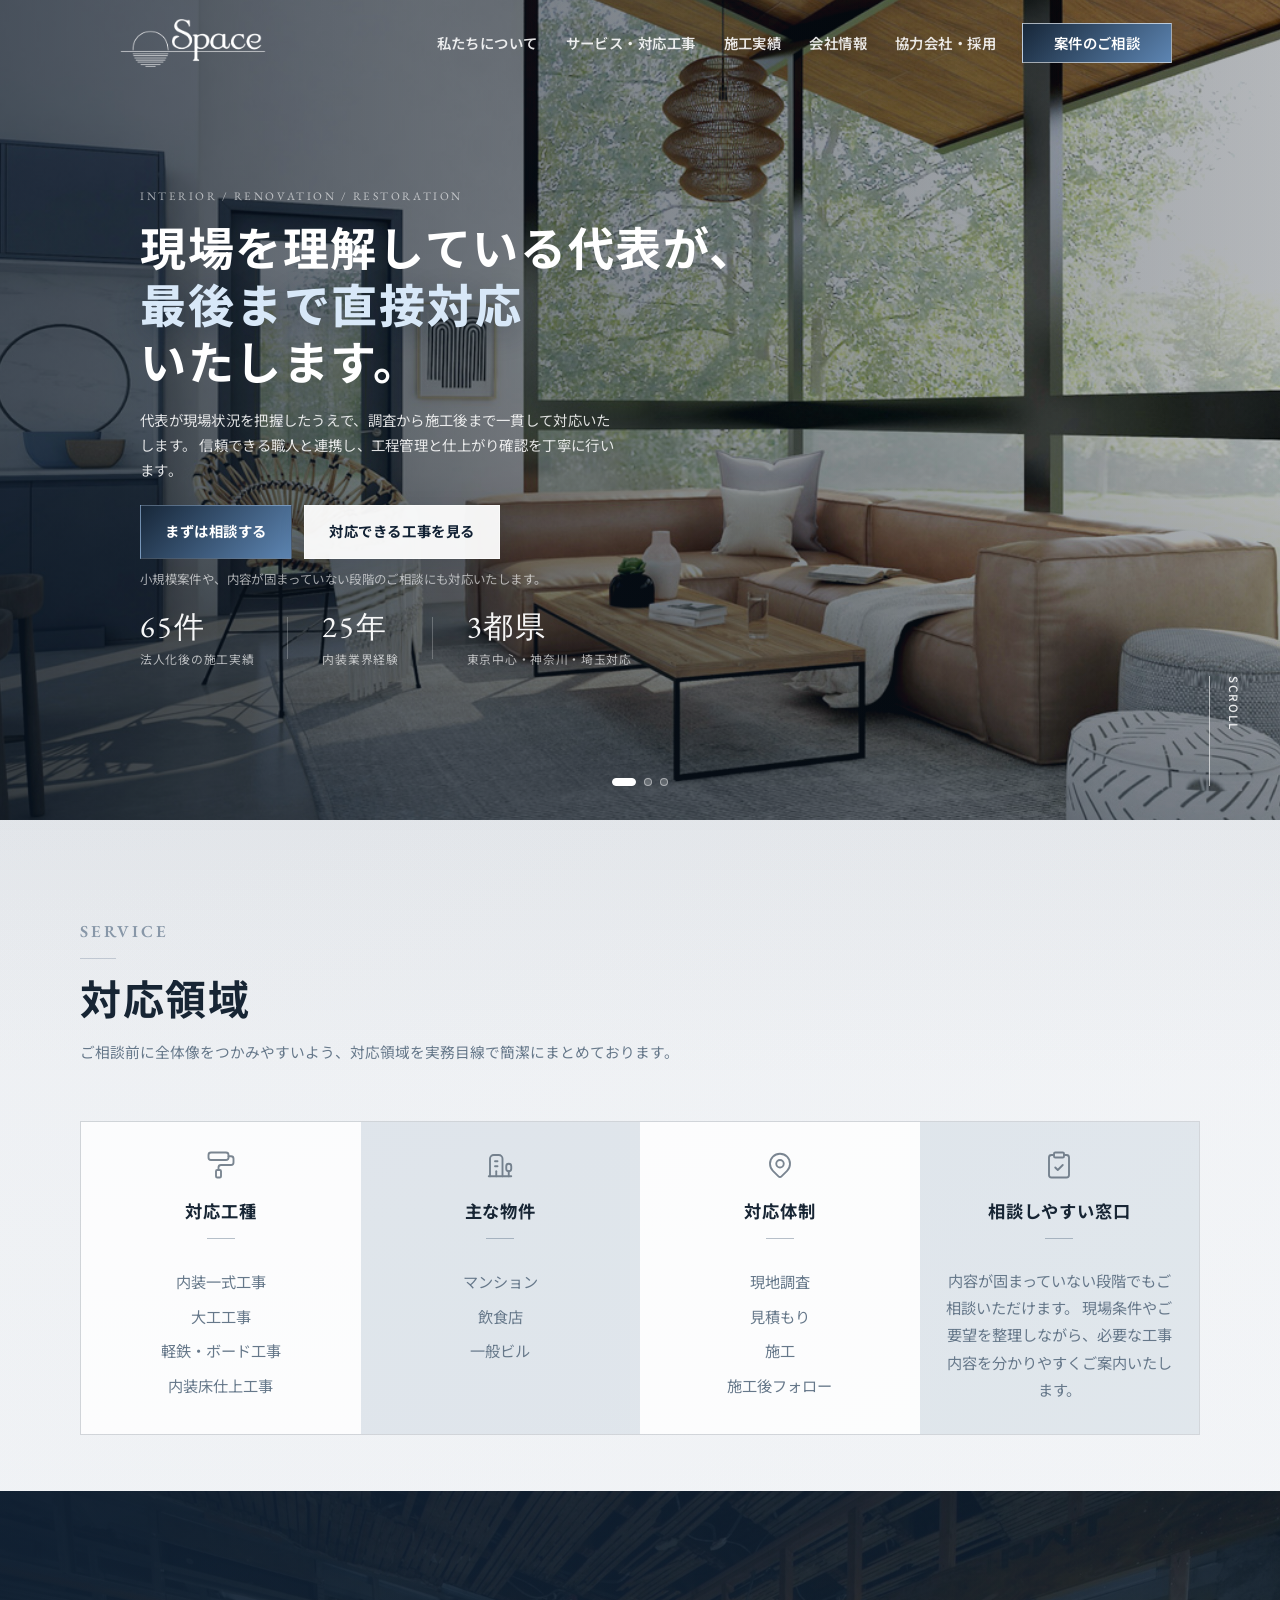
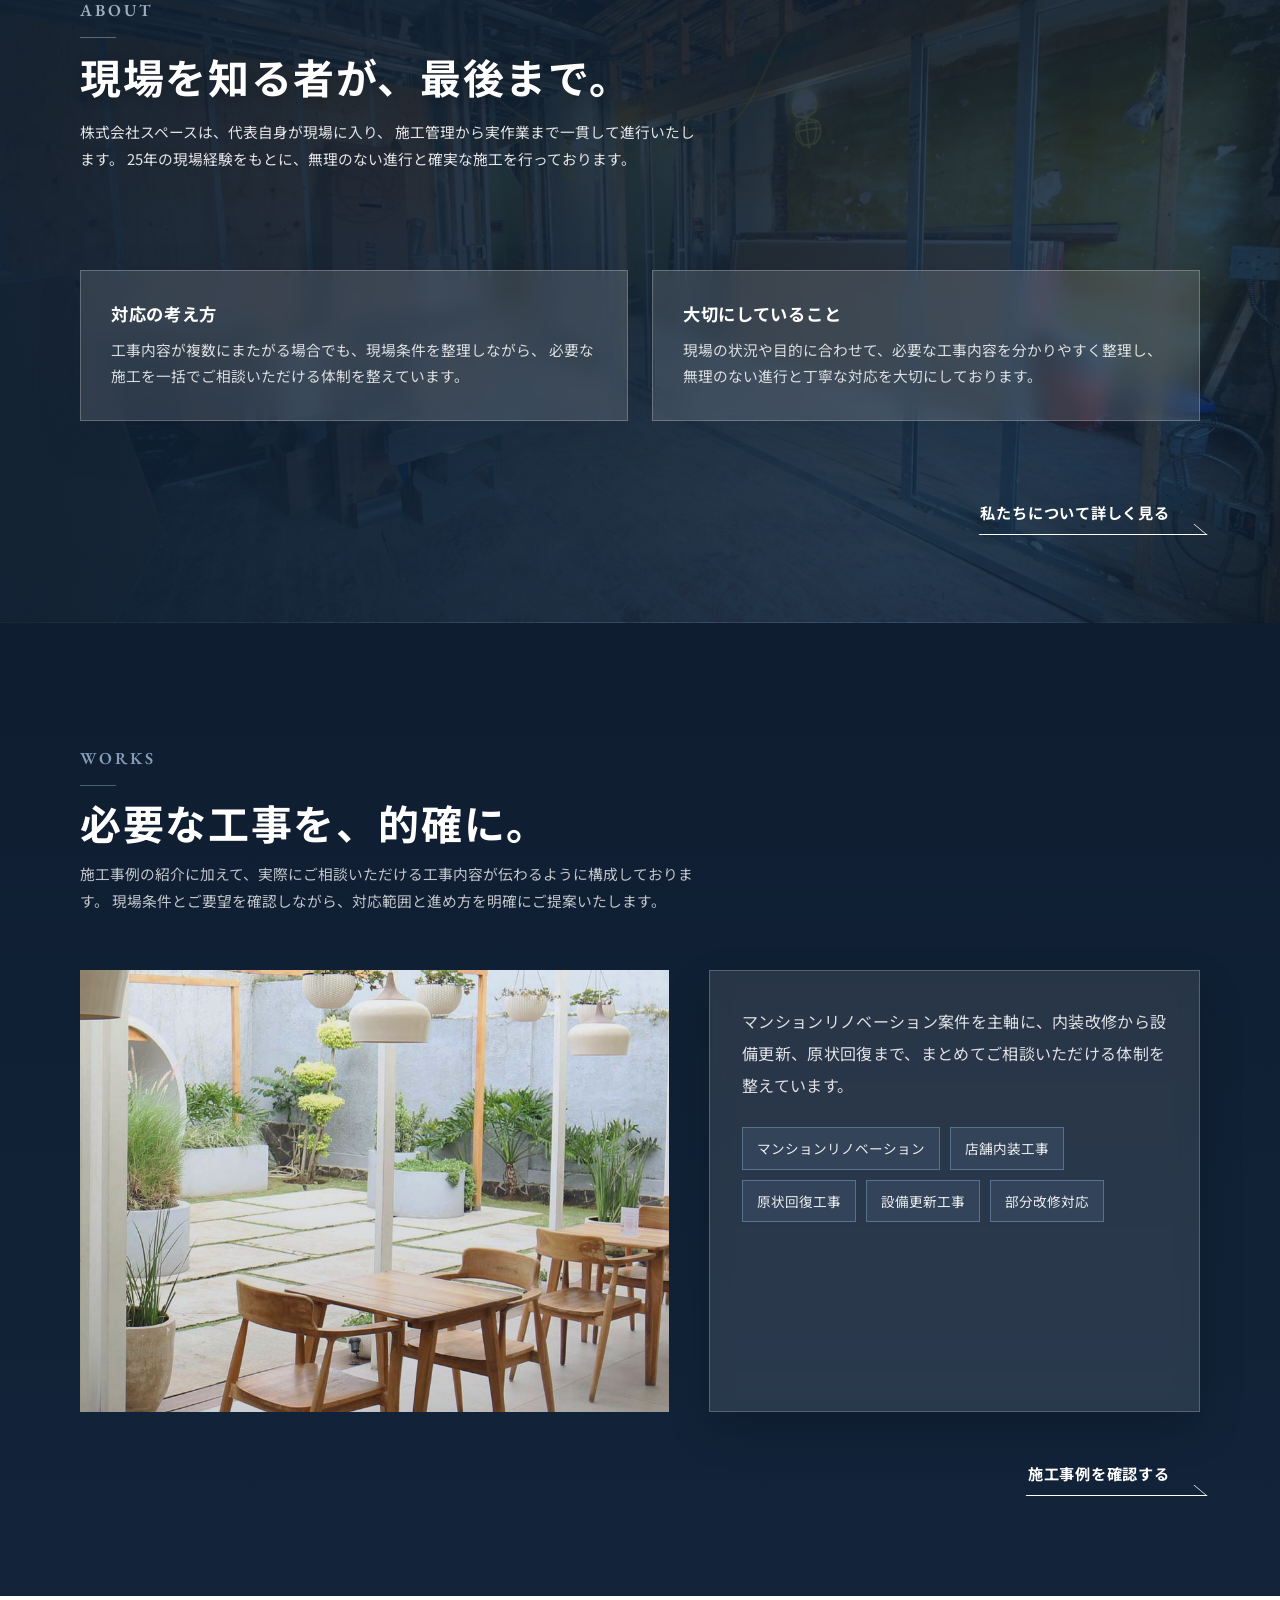
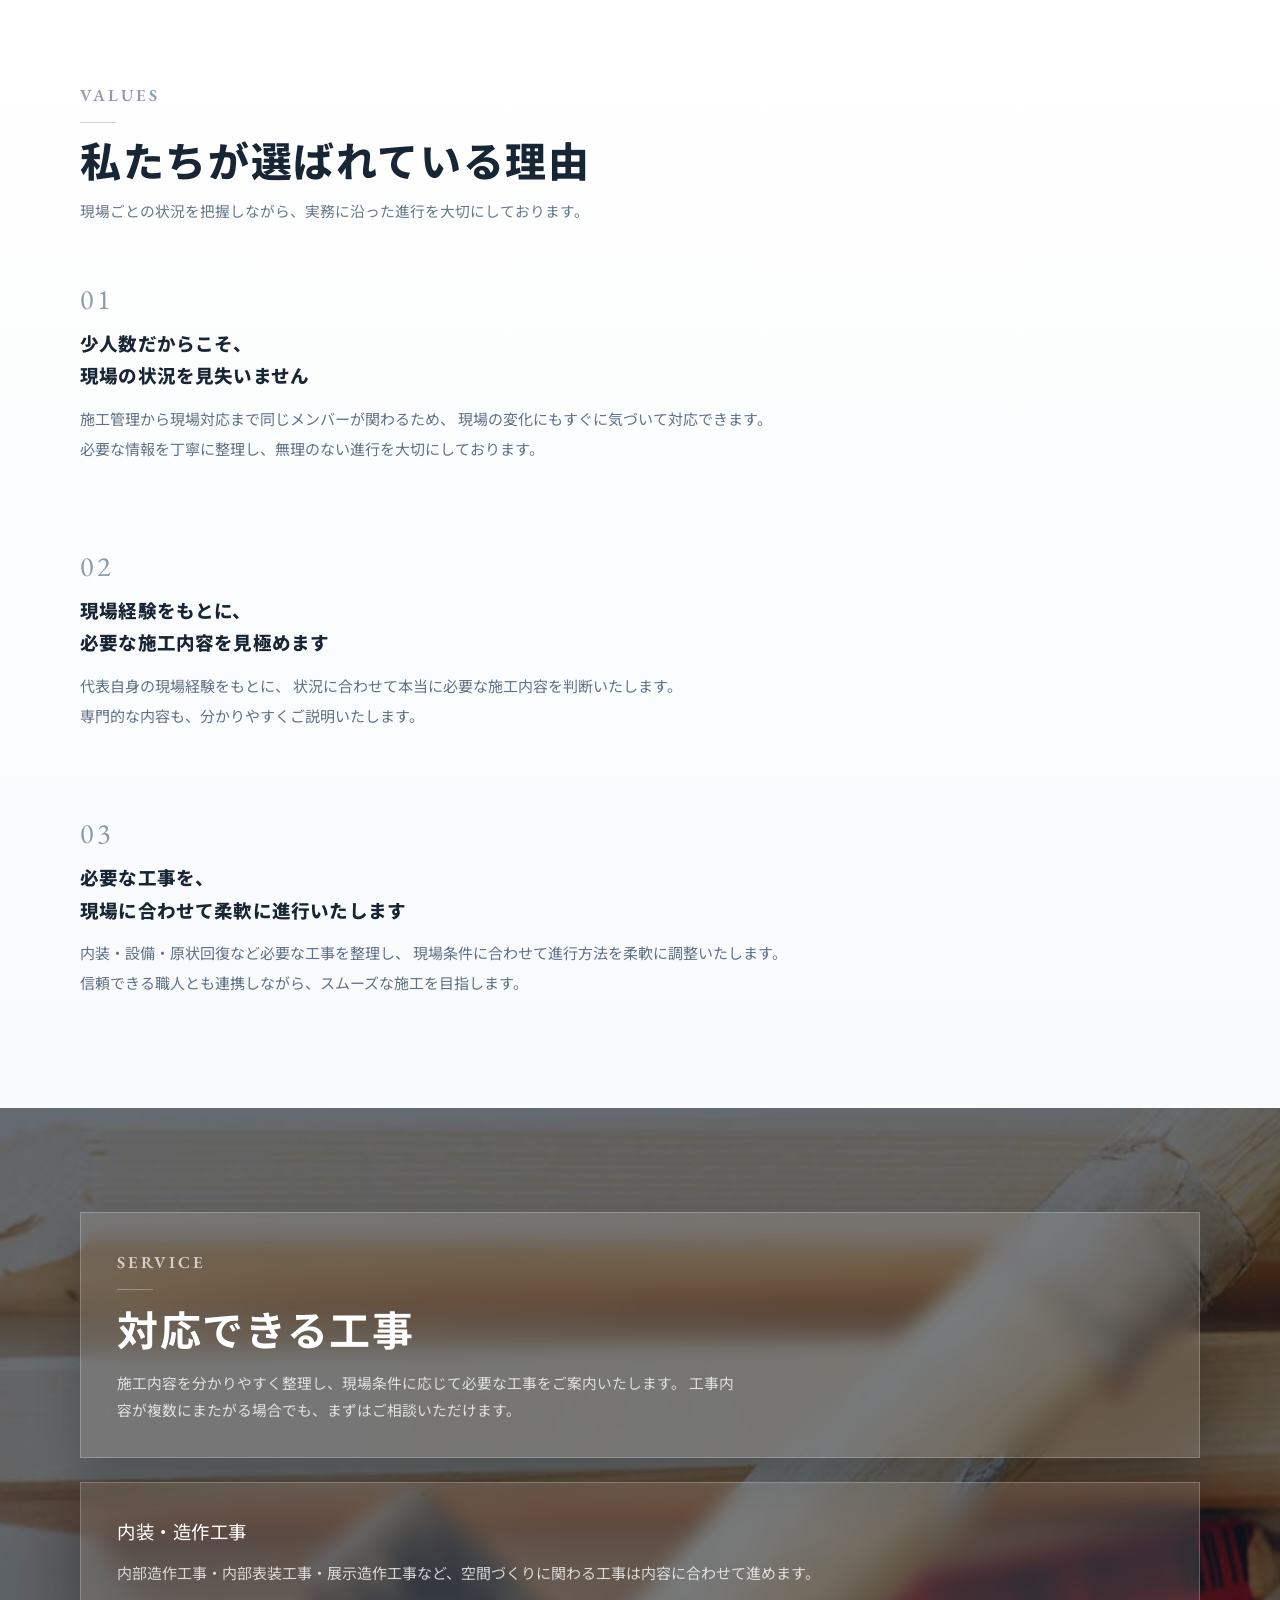
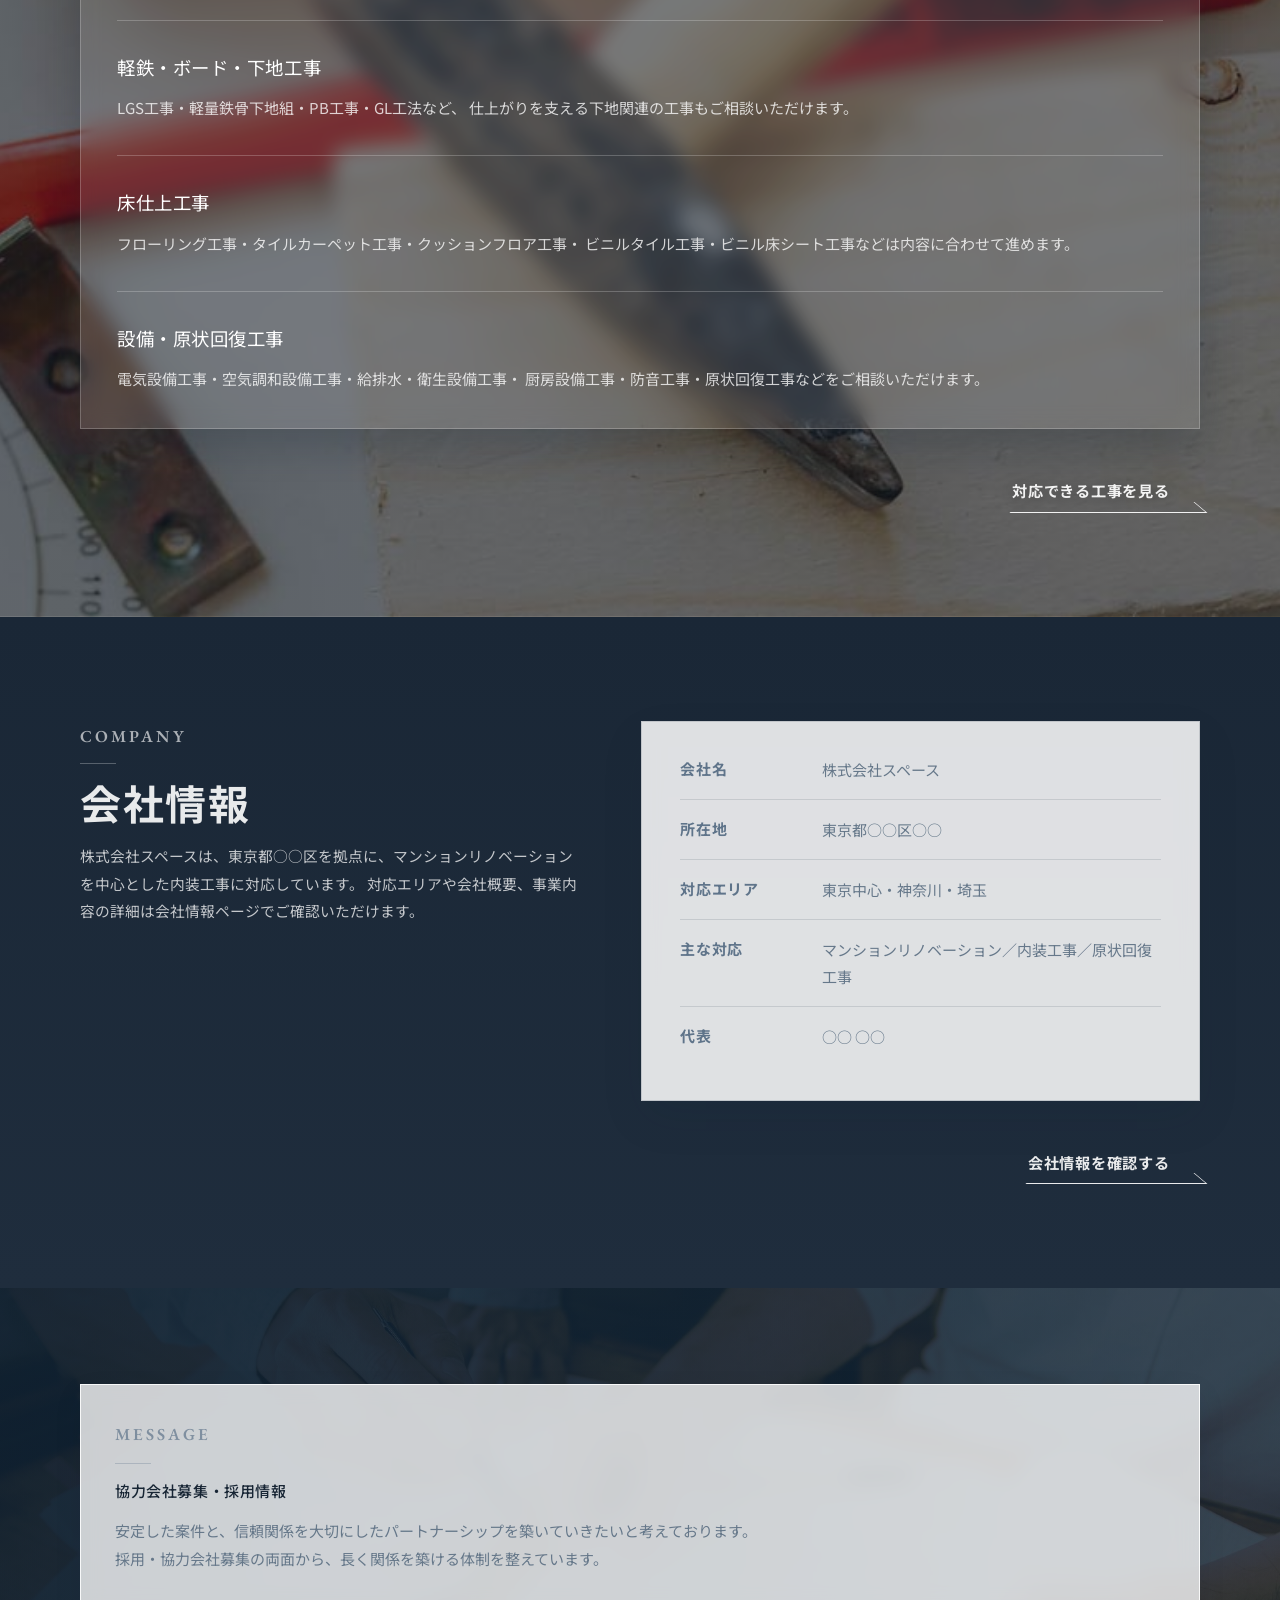
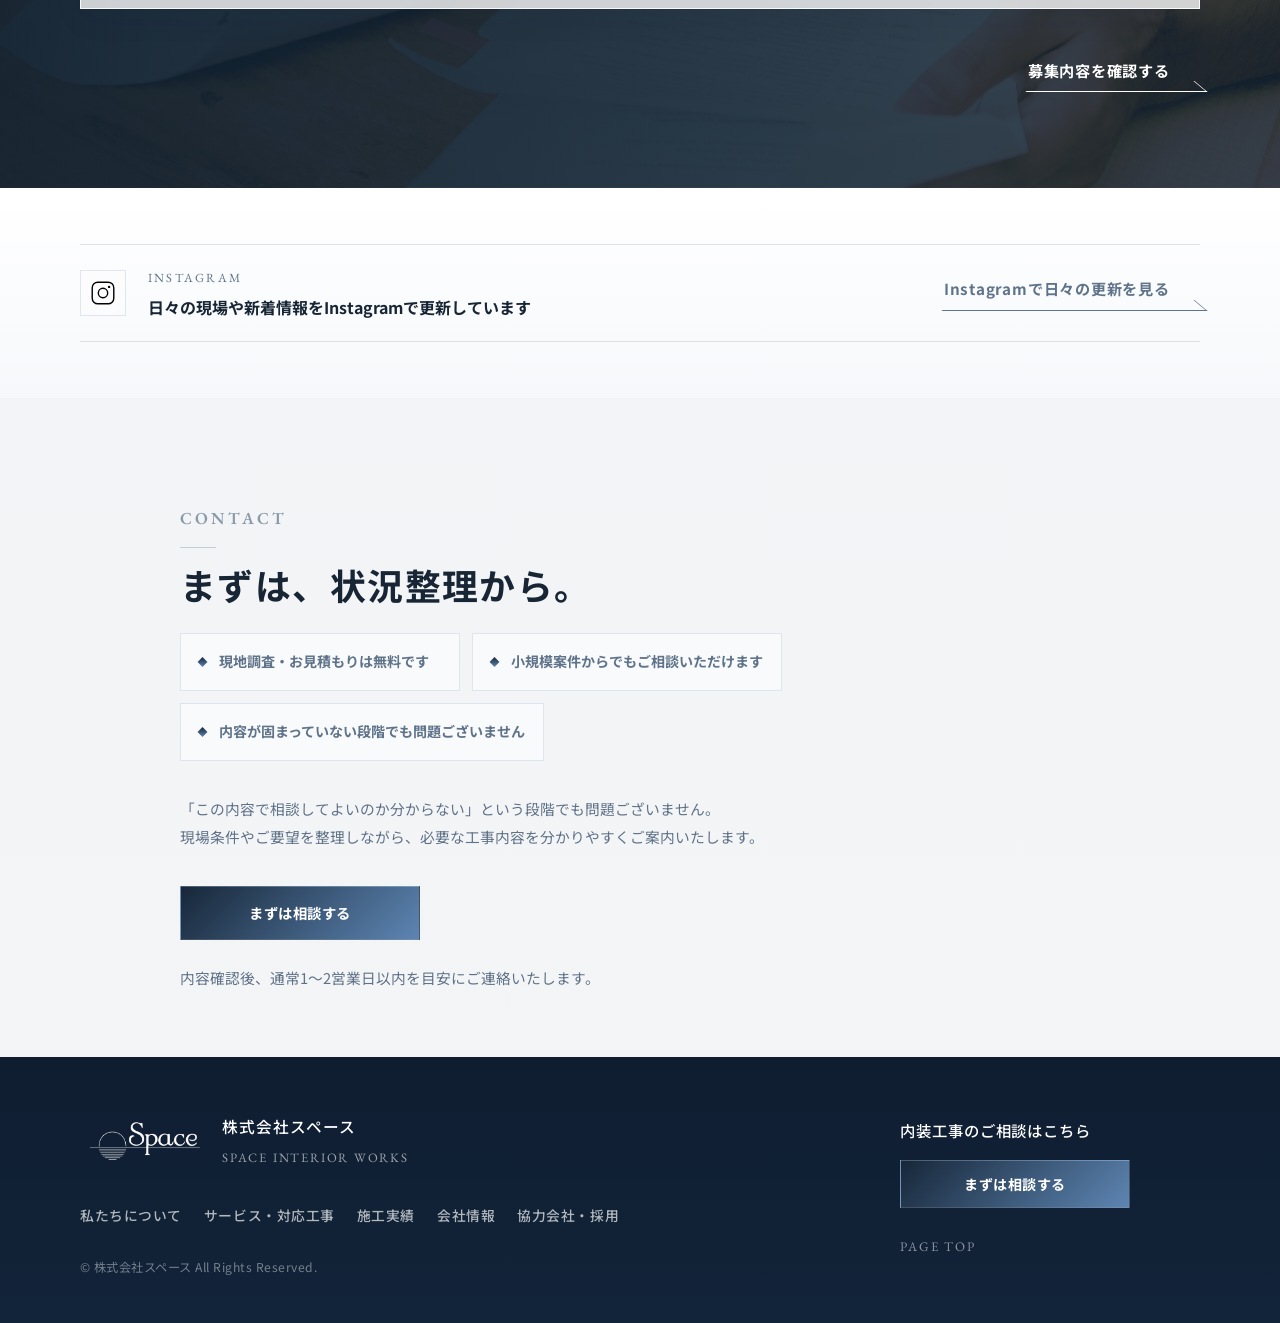
==== commit 28617750: "Refine h2/h3 copy across site pages" ====
--- a/index.html
+++ b/index.html
@@ -210,7 +210,7 @@
                 class="card-icon-img"
                 aria-hidden="true"
               />
-              <h3>ご相談しやすい体制</h3>
+              <h3>相談しやすい窓口</h3>
               <p>
                 内容が固まっていない段階でもご相談いただけます。
                 現場条件やご要望を整理しながら、必要な工事内容を分かりやすくご案内いたします。
@@ -227,7 +227,7 @@
             <div class="about-text">
               <div class="section-heading">
                 <p class="eyebrow">ABOUT</p>
-                <h2>現場を理解している人間が、最後まで対応いたします。</h2>
+                <h2>現場を知る者が、最後まで。</h2>
                 <p>
                   株式会社スペースは、代表自身が現場に入り、
                   施工管理から実作業まで一貫して進行いたします。
@@ -268,7 +268,7 @@
         <div class="container">
           <div class="section-heading reveal">
             <p class="eyebrow">WORKS</p>
-            <h2>相談内容に合わせて、必要な工事をご提案いたします</h2>
+            <h2>必要な工事を、的確に。</h2>
             <p>
               施工事例の紹介に加えて、実際にご相談いただける工事内容が伝わるように構成しております。
               現場条件とご要望を確認しながら、対応範囲と進め方を明確にご提案いたします。
@@ -412,7 +412,7 @@
         <div class="container company-summary-layout">
           <div class="section-heading reveal">
             <p class="eyebrow">COMPANY</p>
-            <h2>会社の基本情報をご確認いただけます</h2>
+            <h2>会社情報</h2>
             <p>
               株式会社スペースは、東京都○○区を拠点に、マンションリノベーションを中心とした内装工事に対応しています。
               対応エリアや会社概要、事業内容の詳細は会社情報ページでご確認いただけます。
@@ -510,7 +510,7 @@
       <section class="cta-final" id="contact">
         <div class="container reveal">
           <p class="eyebrow">CONTACT</p>
-          <h2>まずは状況整理からご相談いただけます</h2>
+          <h2>まずは、状況整理から。</h2>
 
           <div class="cta-points">
             <p>現地調査・お見積もりは無料です</p>
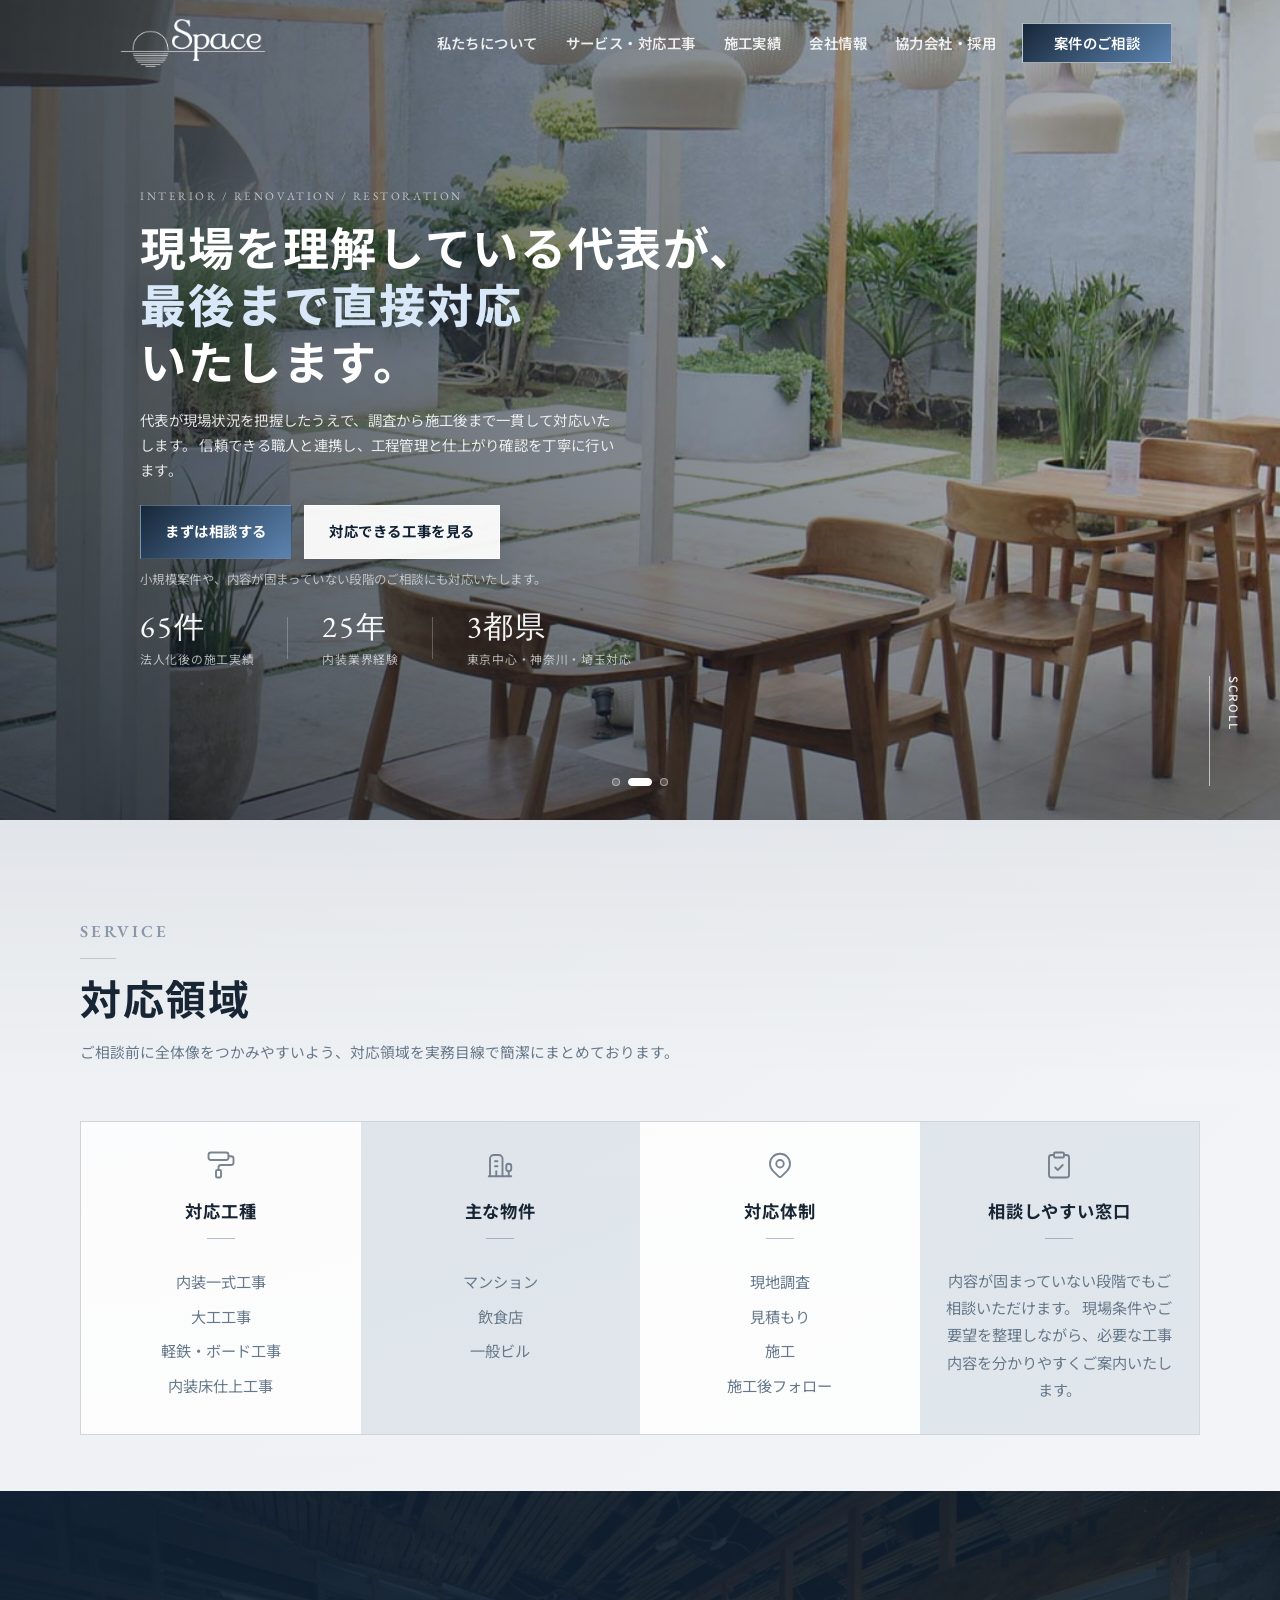
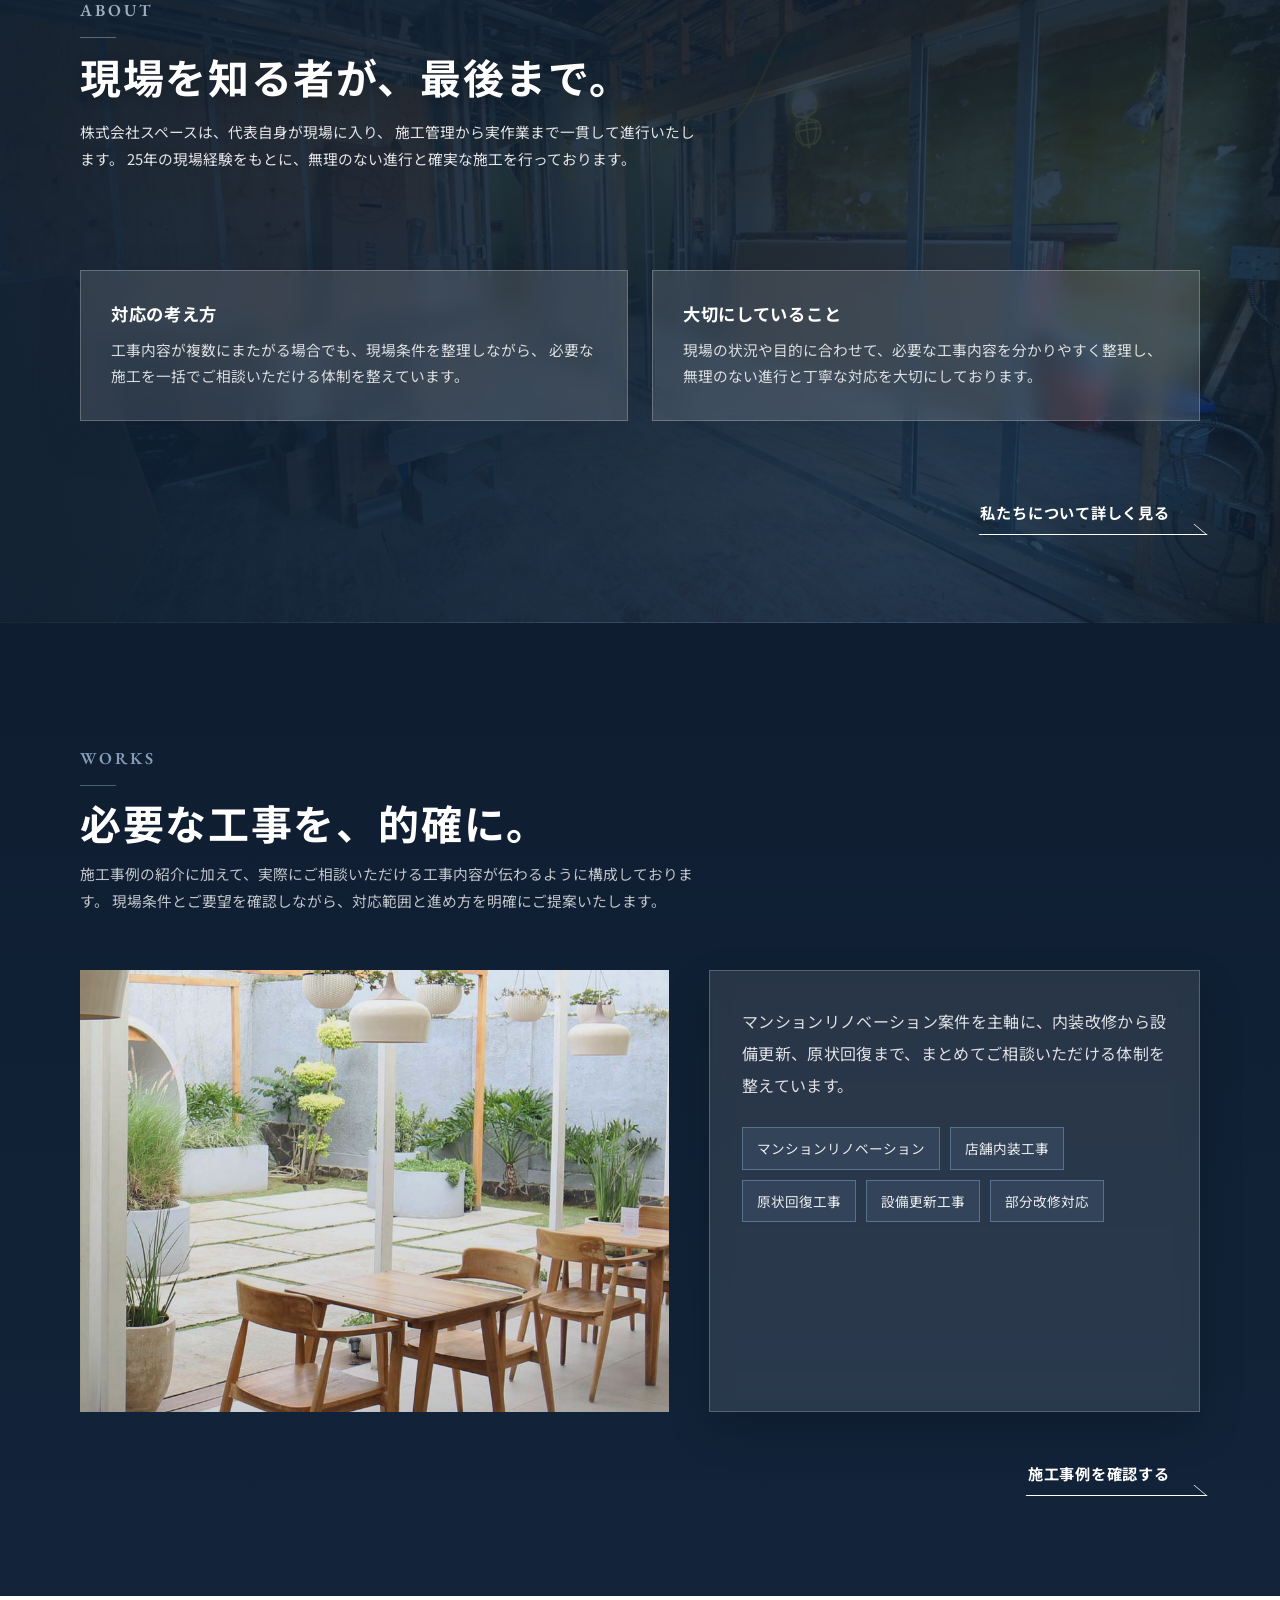
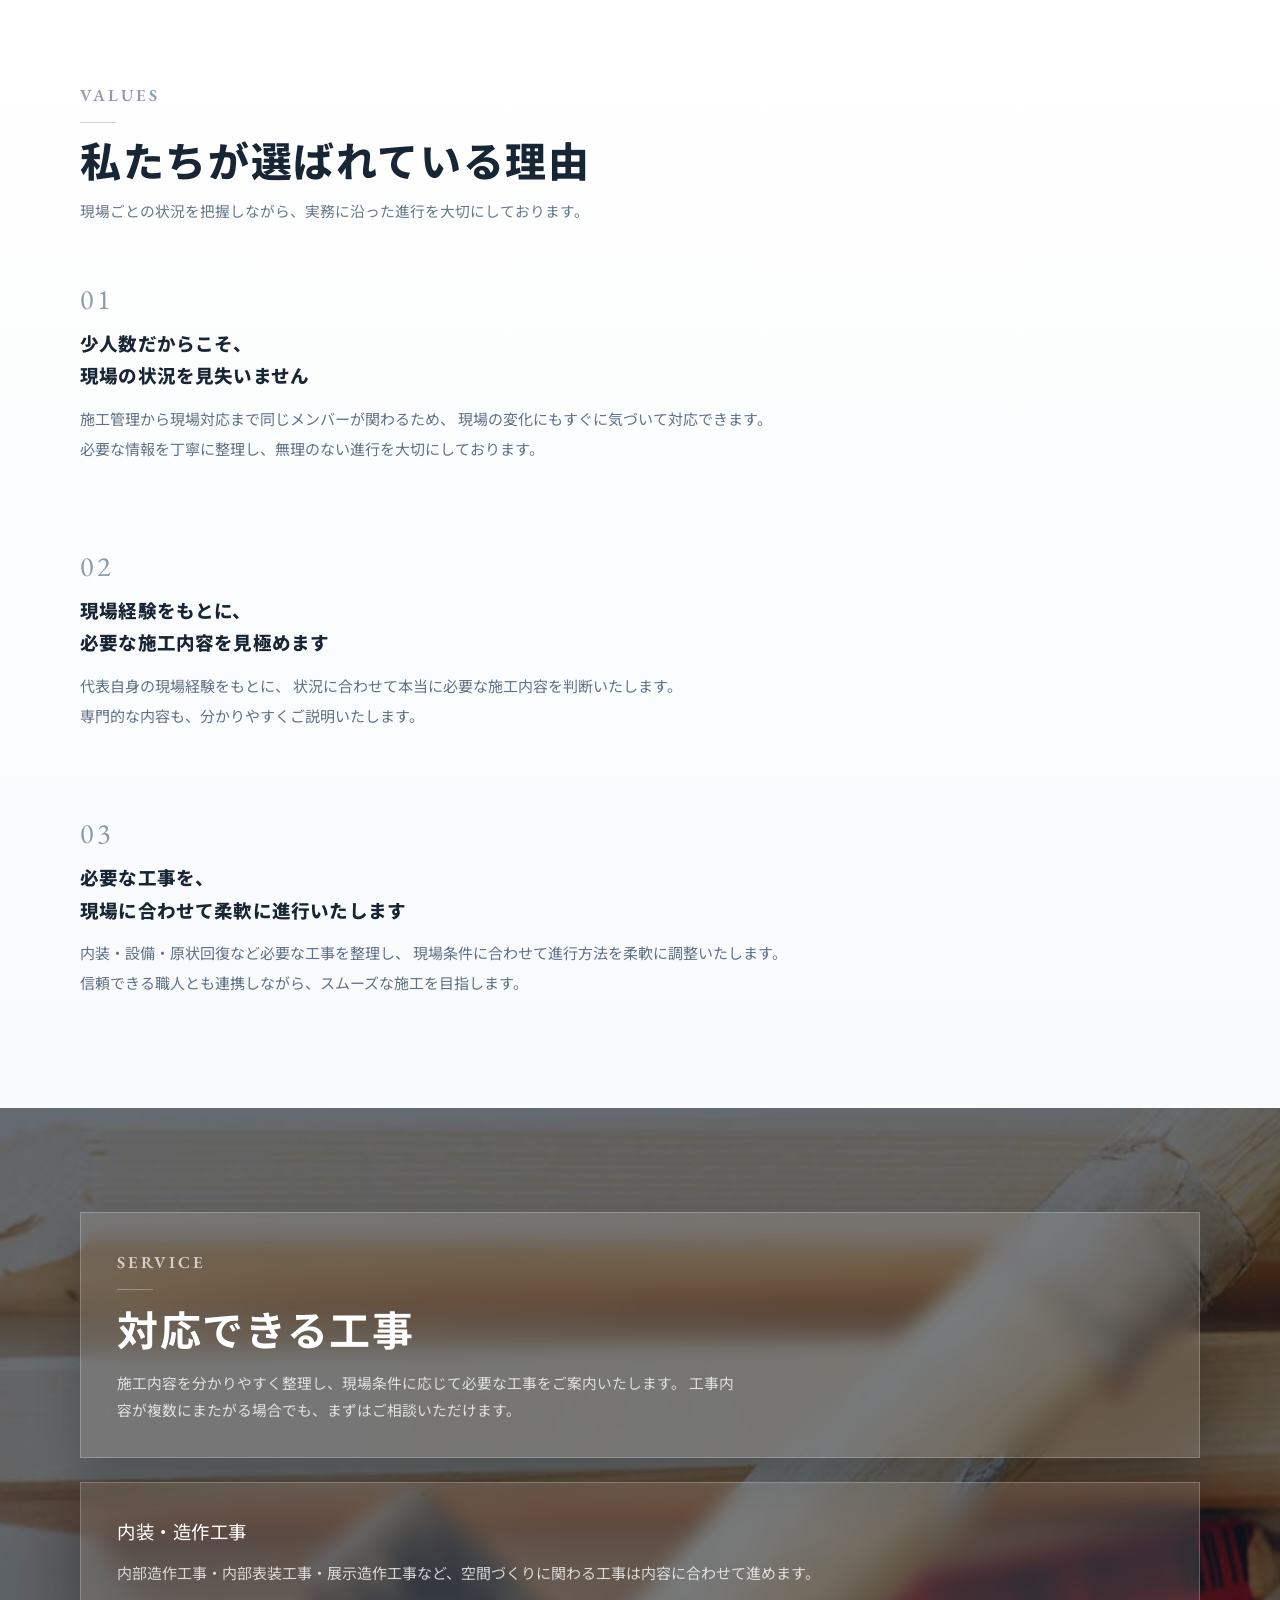
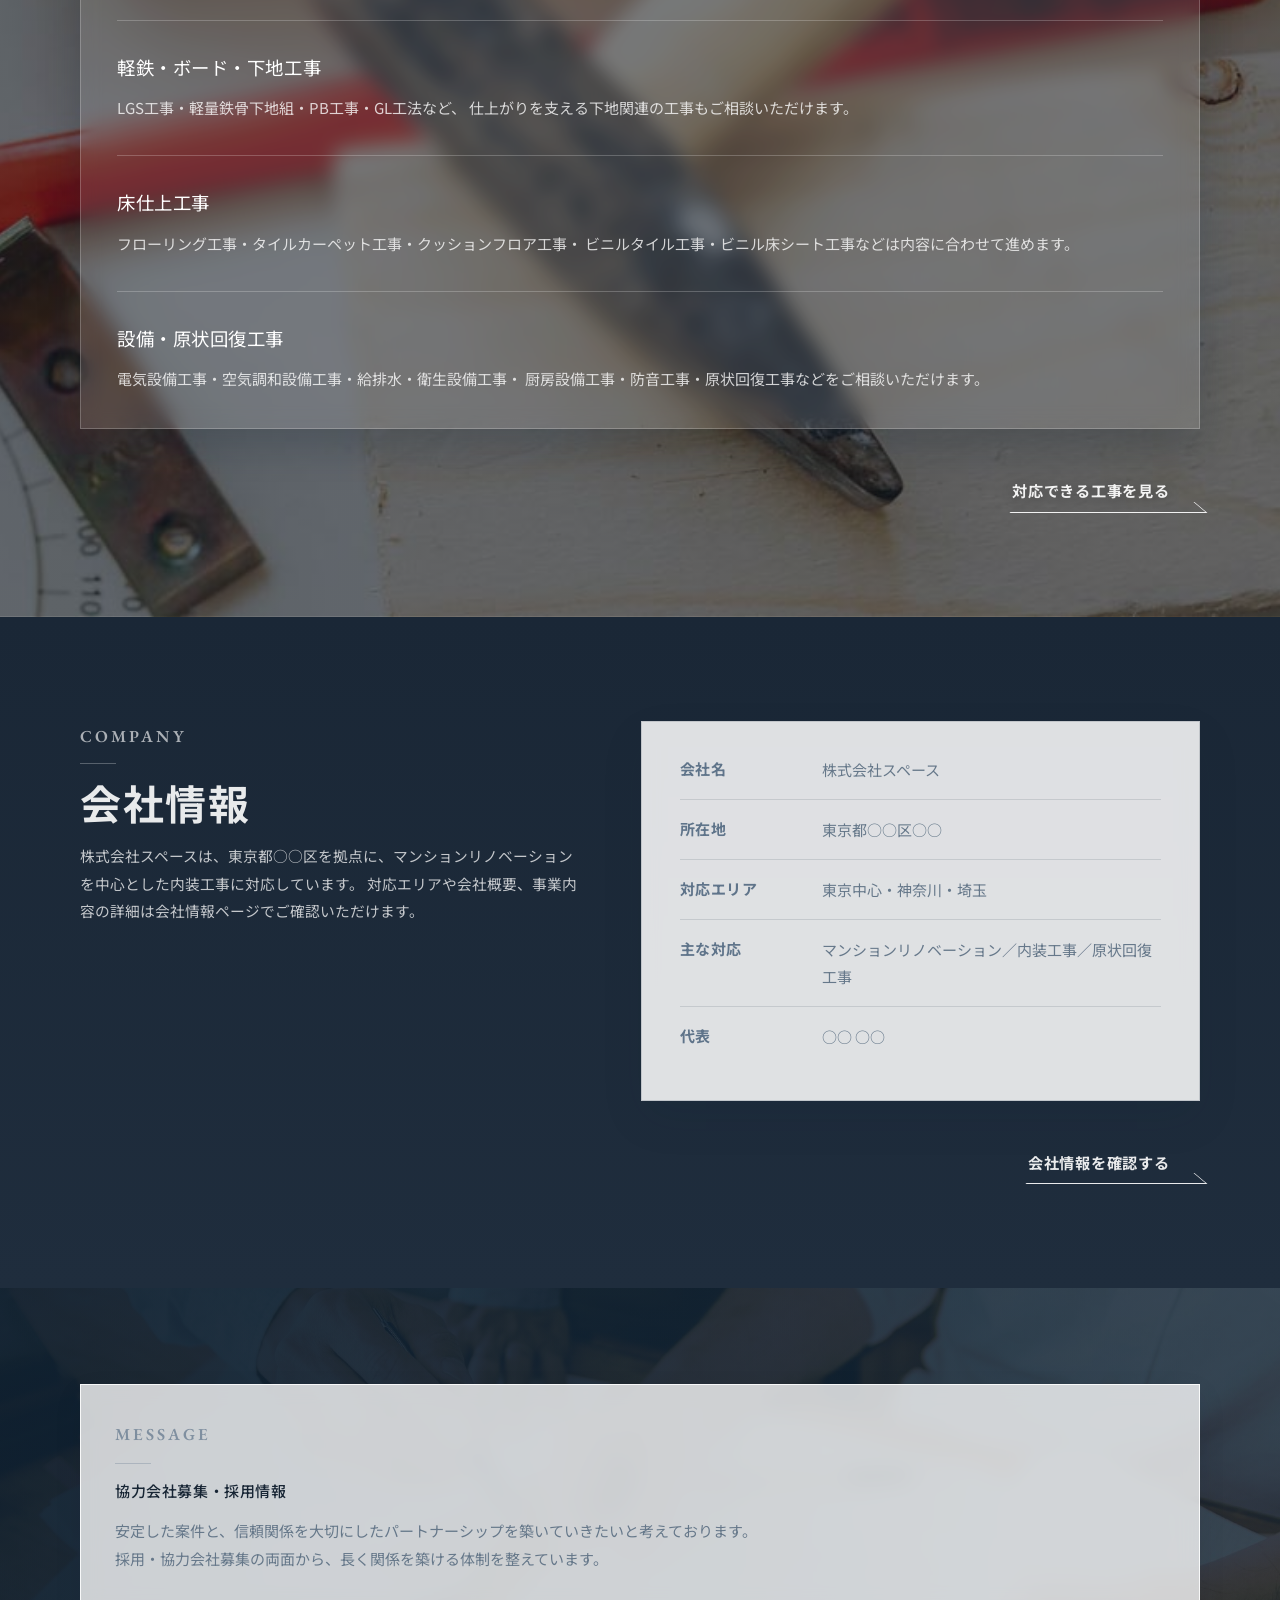
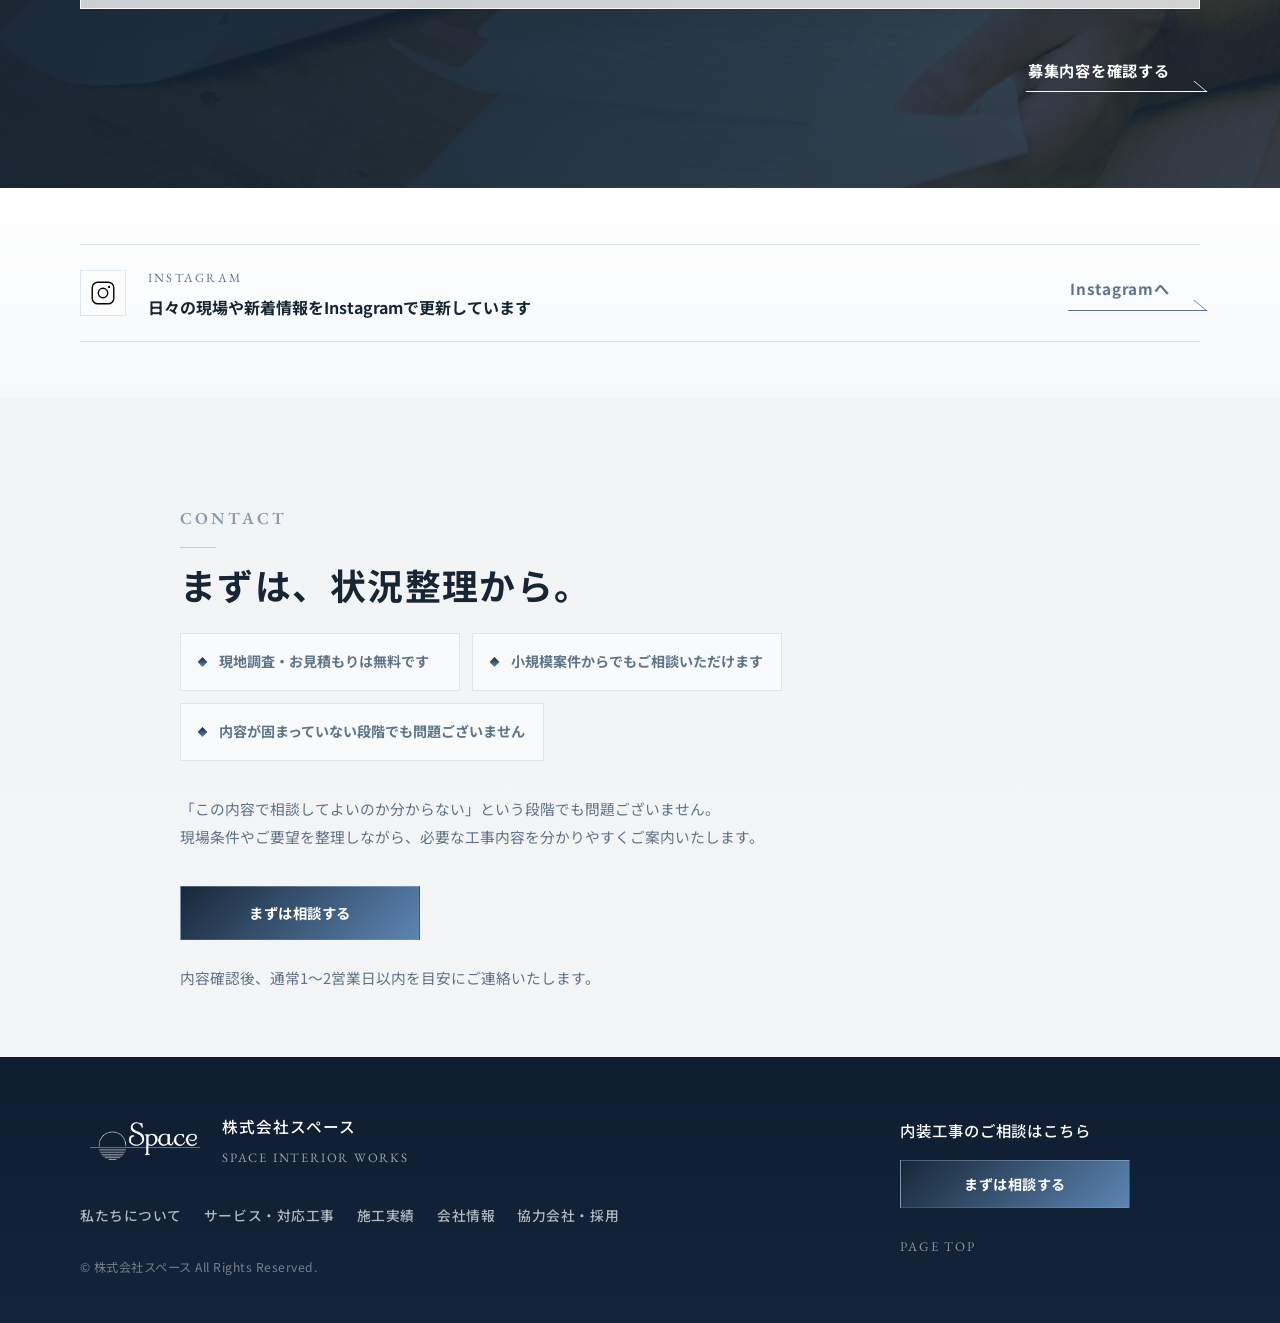
==== commit 5be5833a: "Update index.html" ====
--- a/index.html
+++ b/index.html
@@ -500,7 +500,7 @@
               target="_blank"
               rel="noopener"
             >
-              Instagramで日々の更新を見る
+              Instagramへ
             </a>
           </div>
         </div>
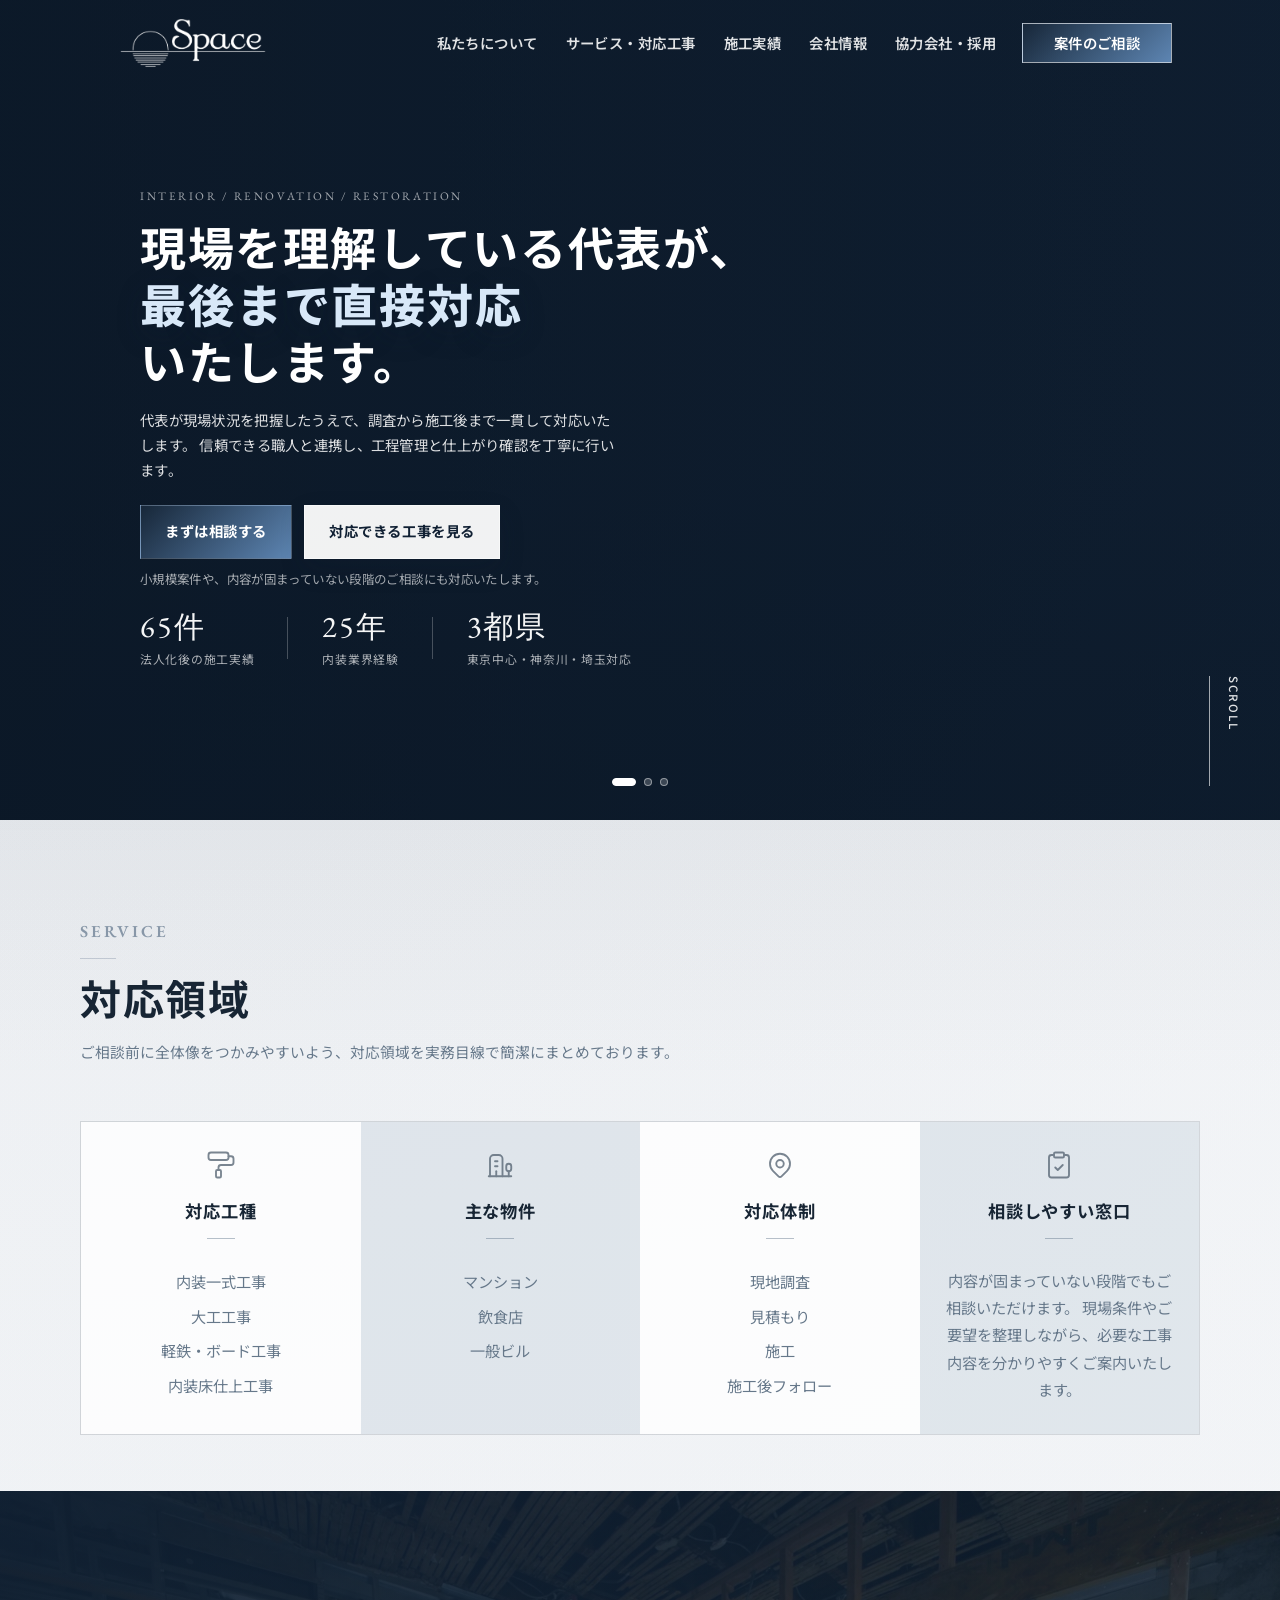
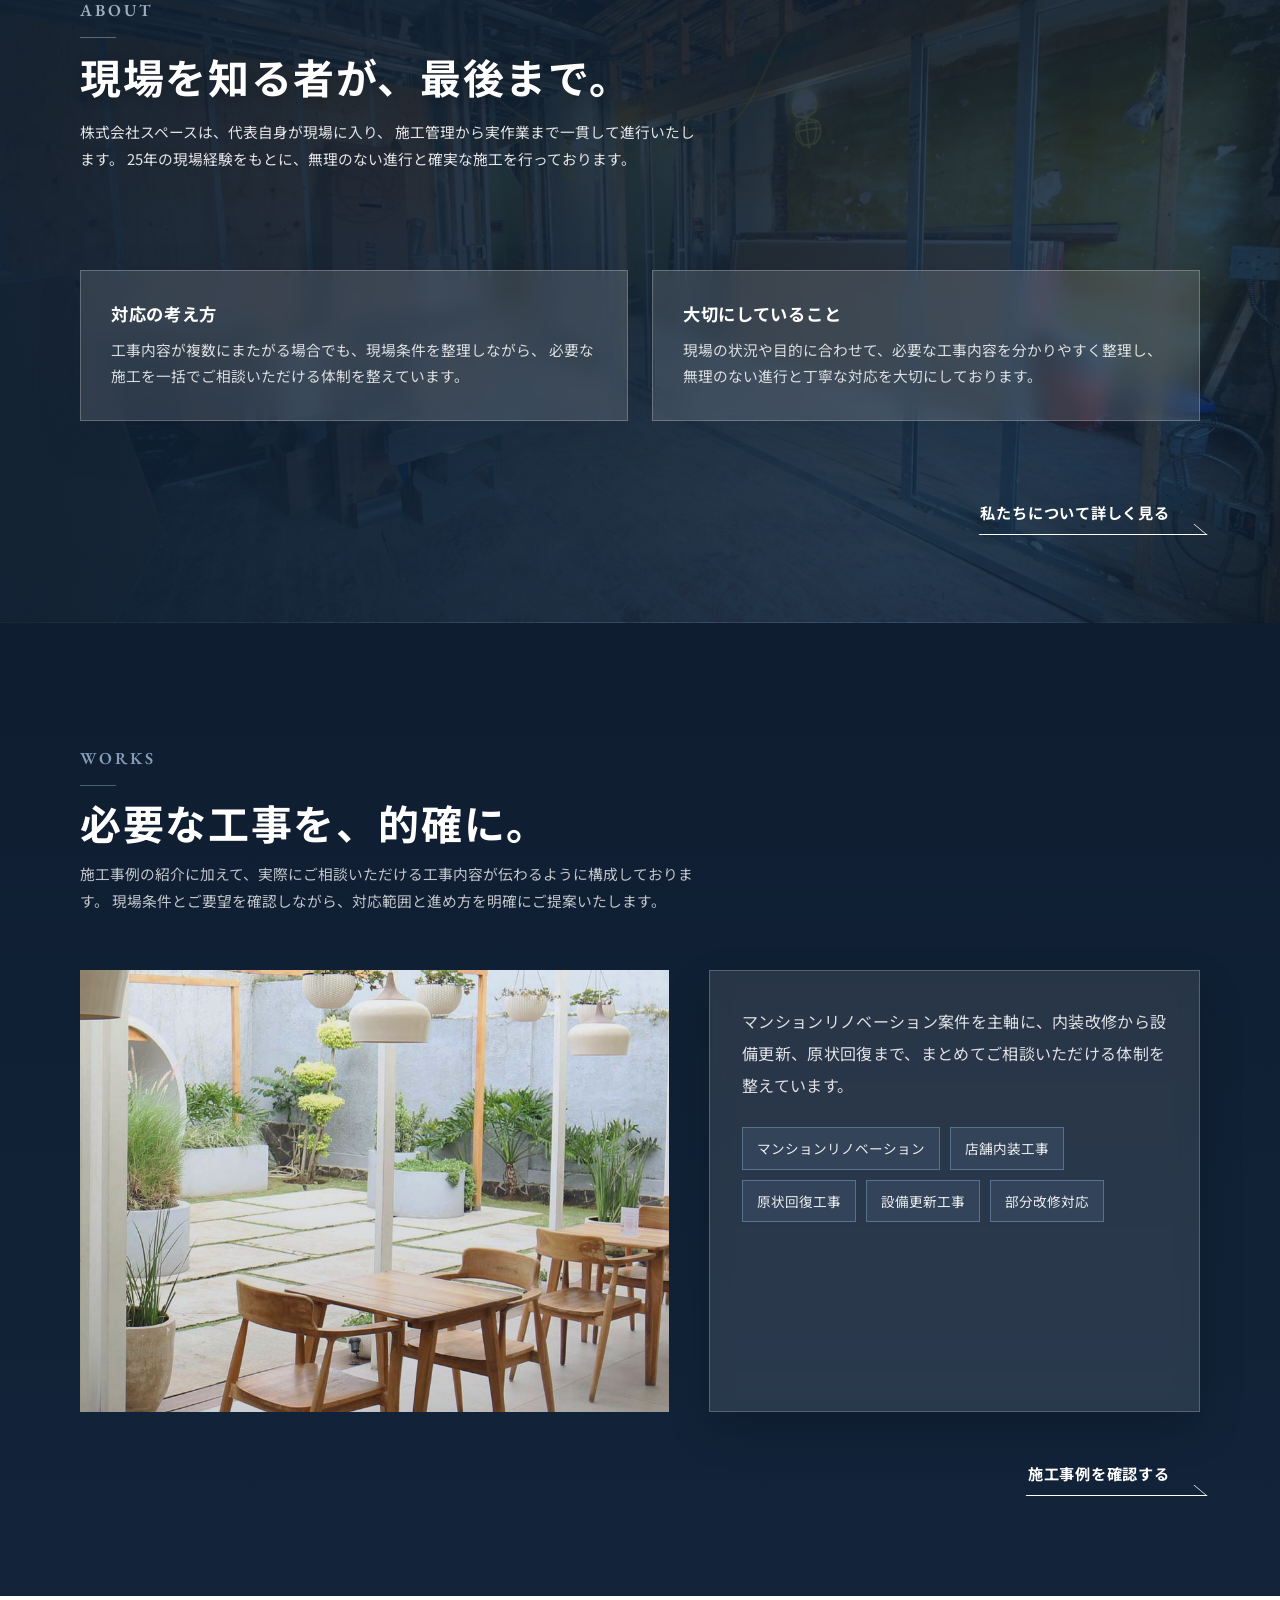
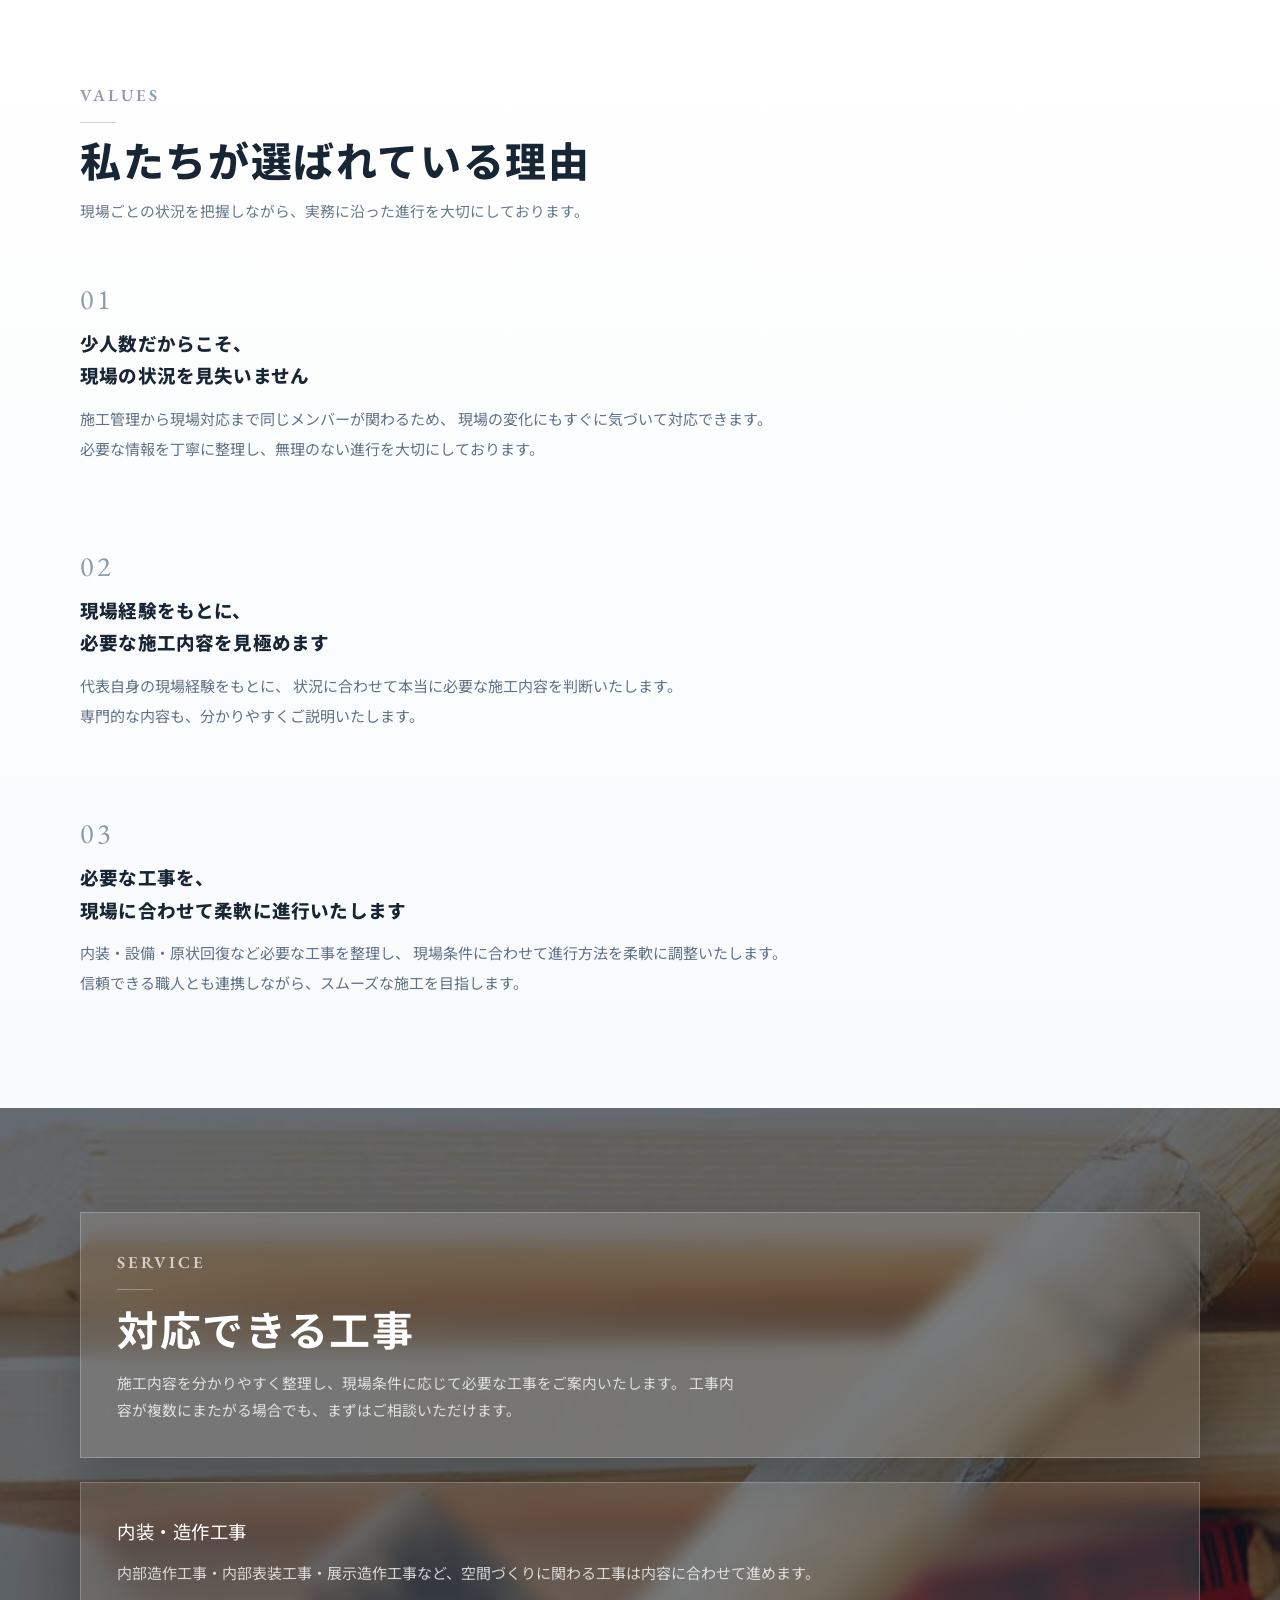
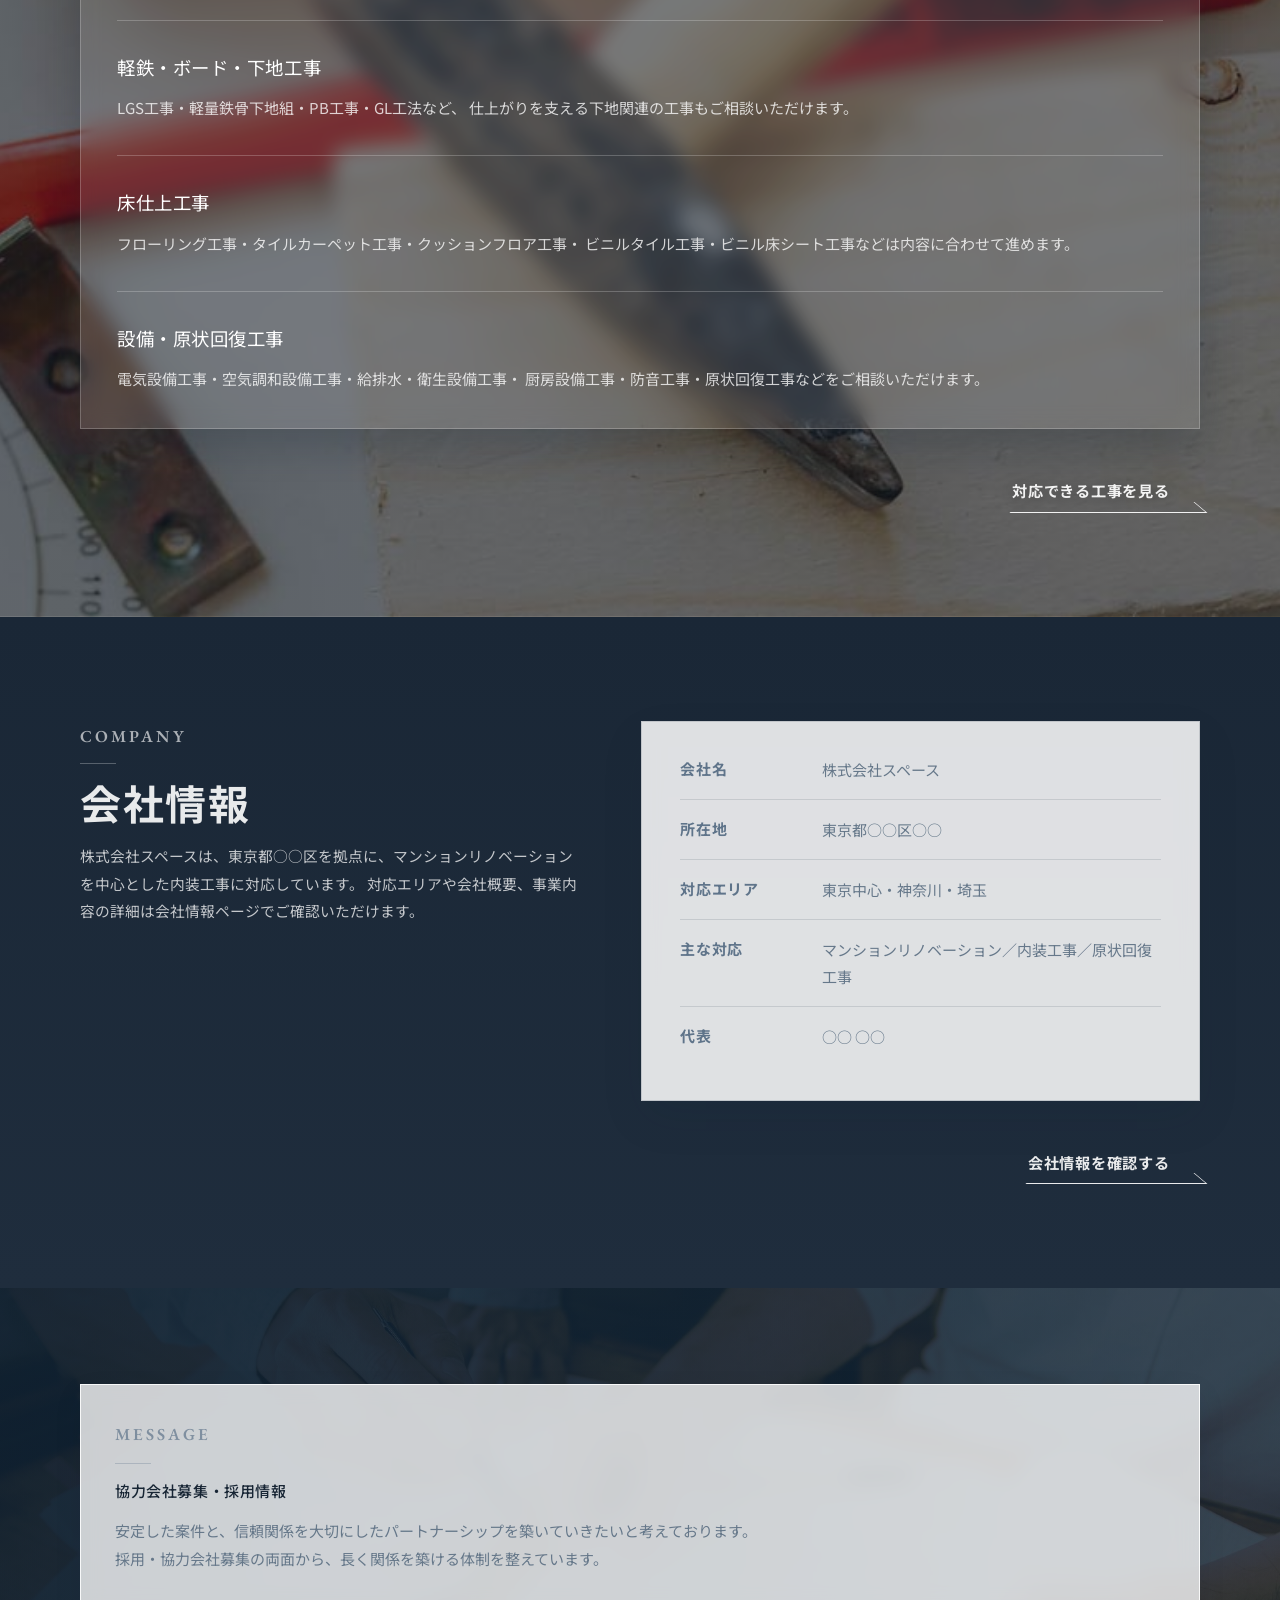
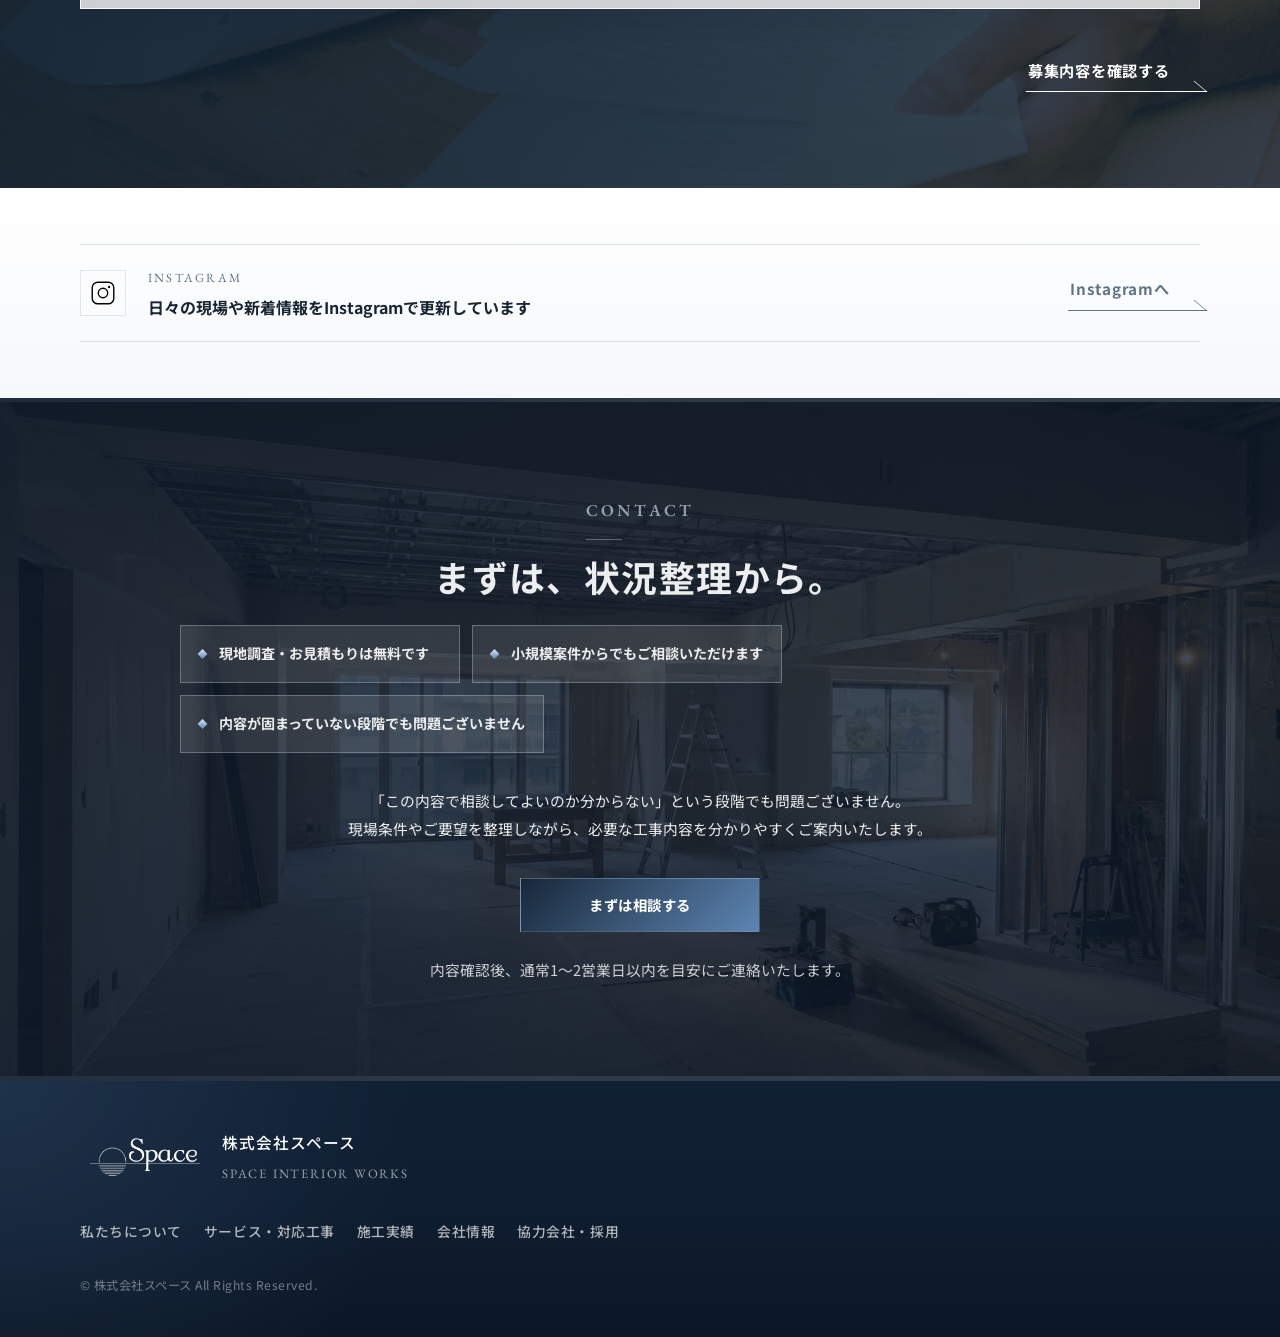
==== commit 37a35ca3: "Remove footer CTA blocks and refine footer styling" ====
--- a/index.html
+++ b/index.html
@@ -567,12 +567,6 @@
 
           <p class="footer-copy">© 株式会社スペース All Rights Reserved.</p>
         </div>
-
-        <div class="footer-cta">
-          <p>内装工事のご相談はこちら</p>
-          <a href="contact.html" class="btn btn-primary">まずは相談する</a>
-          <a href="#top" class="footer-top">PAGE TOP</a>
-        </div>
       </div>
     </footer>
 
--- a/css/layout.css
+++ b/css/layout.css
@@ -399,15 +399,15 @@
   フッター
 ========================= */
 .site-footer {
-  background: linear-gradient(180deg, #0f1d30 0%, #12243a 100%);
+  background:
+    radial-gradient(circle at top left, rgba(93, 133, 178, 0.18), transparent 32%),
+    linear-gradient(180deg, #102033 0%, #0f1d30 52%, #0b1726 100%);
   color: #ffffff;
-  padding: 56px 0 44px;
+  padding: 48px 0 40px;
 }
 
 .footer-inner {
-  display: grid;
-  grid-template-columns: 1fr 300px;
-  gap: 56px;
+  display: block;
   align-items: start;
 }
 
@@ -483,50 +483,10 @@
 }
 
 .footer-copy {
-  margin: 30px 0 0;
+  margin: 32px 0 0;
   font-size: 0.76rem;
   letter-spacing: 0.04em;
   color: rgba(255, 255, 255, 0.42);
-}
-
-.footer-cta {
-  display: flex;
-  flex-direction: column;
-  align-items: flex-start;
-  padding-top: 4px;
-}
-
-.footer-cta p {
-  margin: 0 0 16px;
-  font-size: 0.96rem;
-  font-weight: 500;
-  letter-spacing: 0.06em;
-  color: #ffffff;
-}
-
-.footer-cta .btn {
-  width: 100%;
-  max-width: 230px;
-  min-height: 48px;
-  padding: 0 22px;
-  font-size: 0.88rem;
-}
-
-.footer-top {
-  display: inline-flex;
-  margin-top: 28px;
-  font-family: var(--font-serif);
-  font-size: 0.82rem;
-  letter-spacing: 0.14em;
-  color: rgba(255, 255, 255, 0.52);
-  transition:
-    color 0.28s ease,
-    transform 0.28s ease;
-}
-
-.footer-top:hover {
-  color: #ffffff;
-  transform: translateY(-2px);
 }
 
 /* =========================
--- a/css/components.css
+++ b/css/components.css
@@ -583,12 +583,8 @@
 
 #contact.cta-final .container > p:not(.eyebrow):not(.cta-sub):not(.cta-note) {
   max-width: 82ch;
-  margin-left: 0;
-  margin-right: 0;
-}
-
-#contact.cta-final {
-  text-align: left;
+  margin-left: auto;
+  margin-right: auto;
 }
 
 #contact.cta-final .container {
@@ -596,7 +592,7 @@
 }
 
 #contact.cta-final .cta-buttons {
-  justify-content: flex-start;
+  justify-content: center;
   margin-top: 34px;
 }
 
@@ -605,7 +601,8 @@
 }
 
 #contact.cta-final .eyebrow {
-  margin-left: 0;
+  margin-left: auto;
+  margin-right: auto;
 }
 
 /* =========================
--- a/css/pages.css
+++ b/css/pages.css
@@ -2021,6 +2021,50 @@
   color: #d8e8f8;
 }
 
+
+#contact.cta-final {
+  position: relative;
+  padding: 96px 0;
+  color: #ffffff;
+  text-align: center;
+  background:
+    linear-gradient(180deg, rgba(13, 25, 42, 0.72) 0%, rgba(13, 25, 42, 0.6) 45%, rgba(13, 25, 42, 0.7) 100%),
+    linear-gradient(100deg, rgba(12, 24, 40, 0.72) 0%, rgba(12, 24, 40, 0.5) 48%, rgba(12, 24, 40, 0.42) 100%),
+    url("../images/lower-cta.webp") 54% 45% / 112% auto no-repeat;
+  overflow: hidden;
+}
+
+#contact.cta-final .container {
+  position: relative;
+  z-index: 1;
+}
+
+#contact.cta-final h2,
+#contact.cta-final p {
+  color: rgba(255, 255, 255, 0.92);
+}
+
+#contact.cta-final .eyebrow {
+  color: rgba(216, 232, 248, 0.9);
+}
+
+#contact.cta-final .eyebrow::after {
+  opacity: 0.55;
+}
+
+#contact.cta-final .cta-note {
+  color: rgba(255, 255, 255, 0.78);
+}
+
+#contact.cta-final .cta-points p {
+  background: rgba(255, 255, 255, 0.1);
+  border: 1px solid rgba(216, 232, 248, 0.3);
+  color: rgba(255, 255, 255, 0.9);
+}
+
+#contact.cta-final .cta-points p::before {
+  background: linear-gradient(135deg, #d8e8f8, #5d85b2);
+}
 /* ========================================
   WORKS PAGE：線レイアウト
 ======================================== */
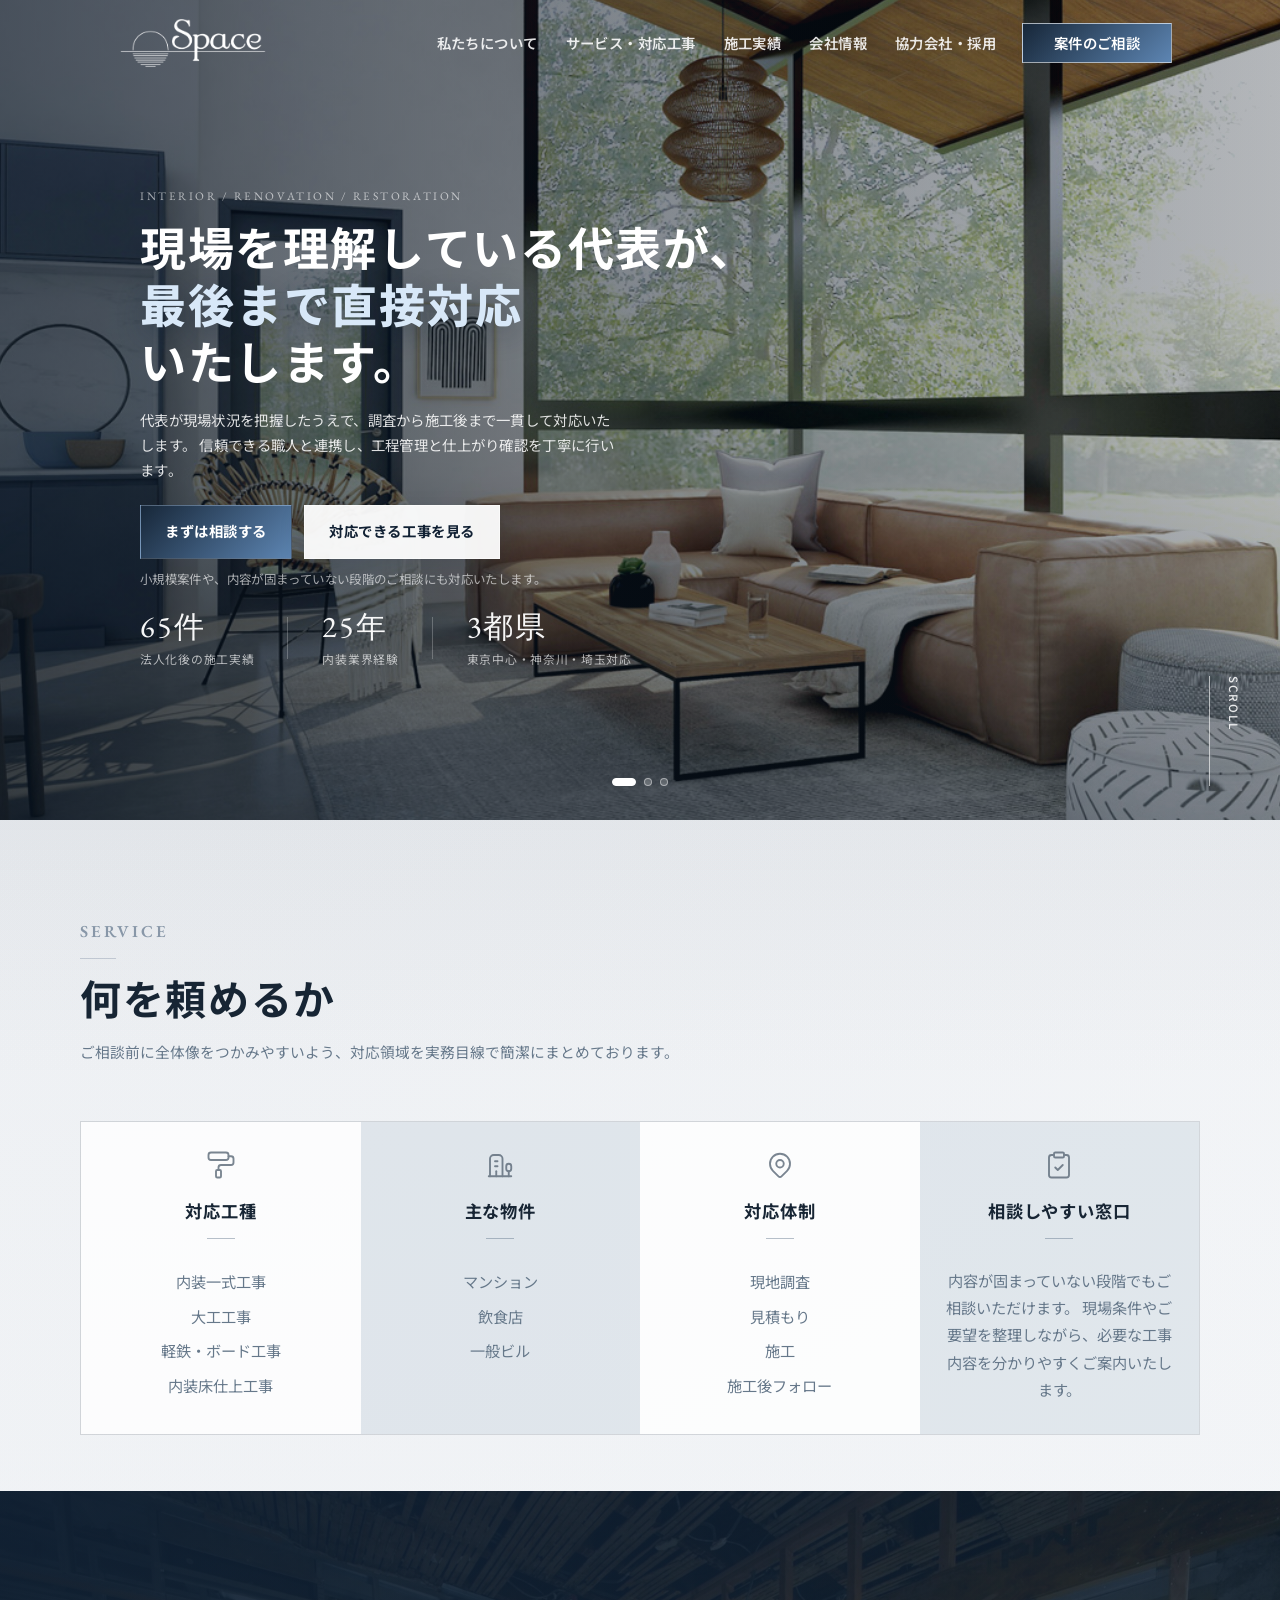
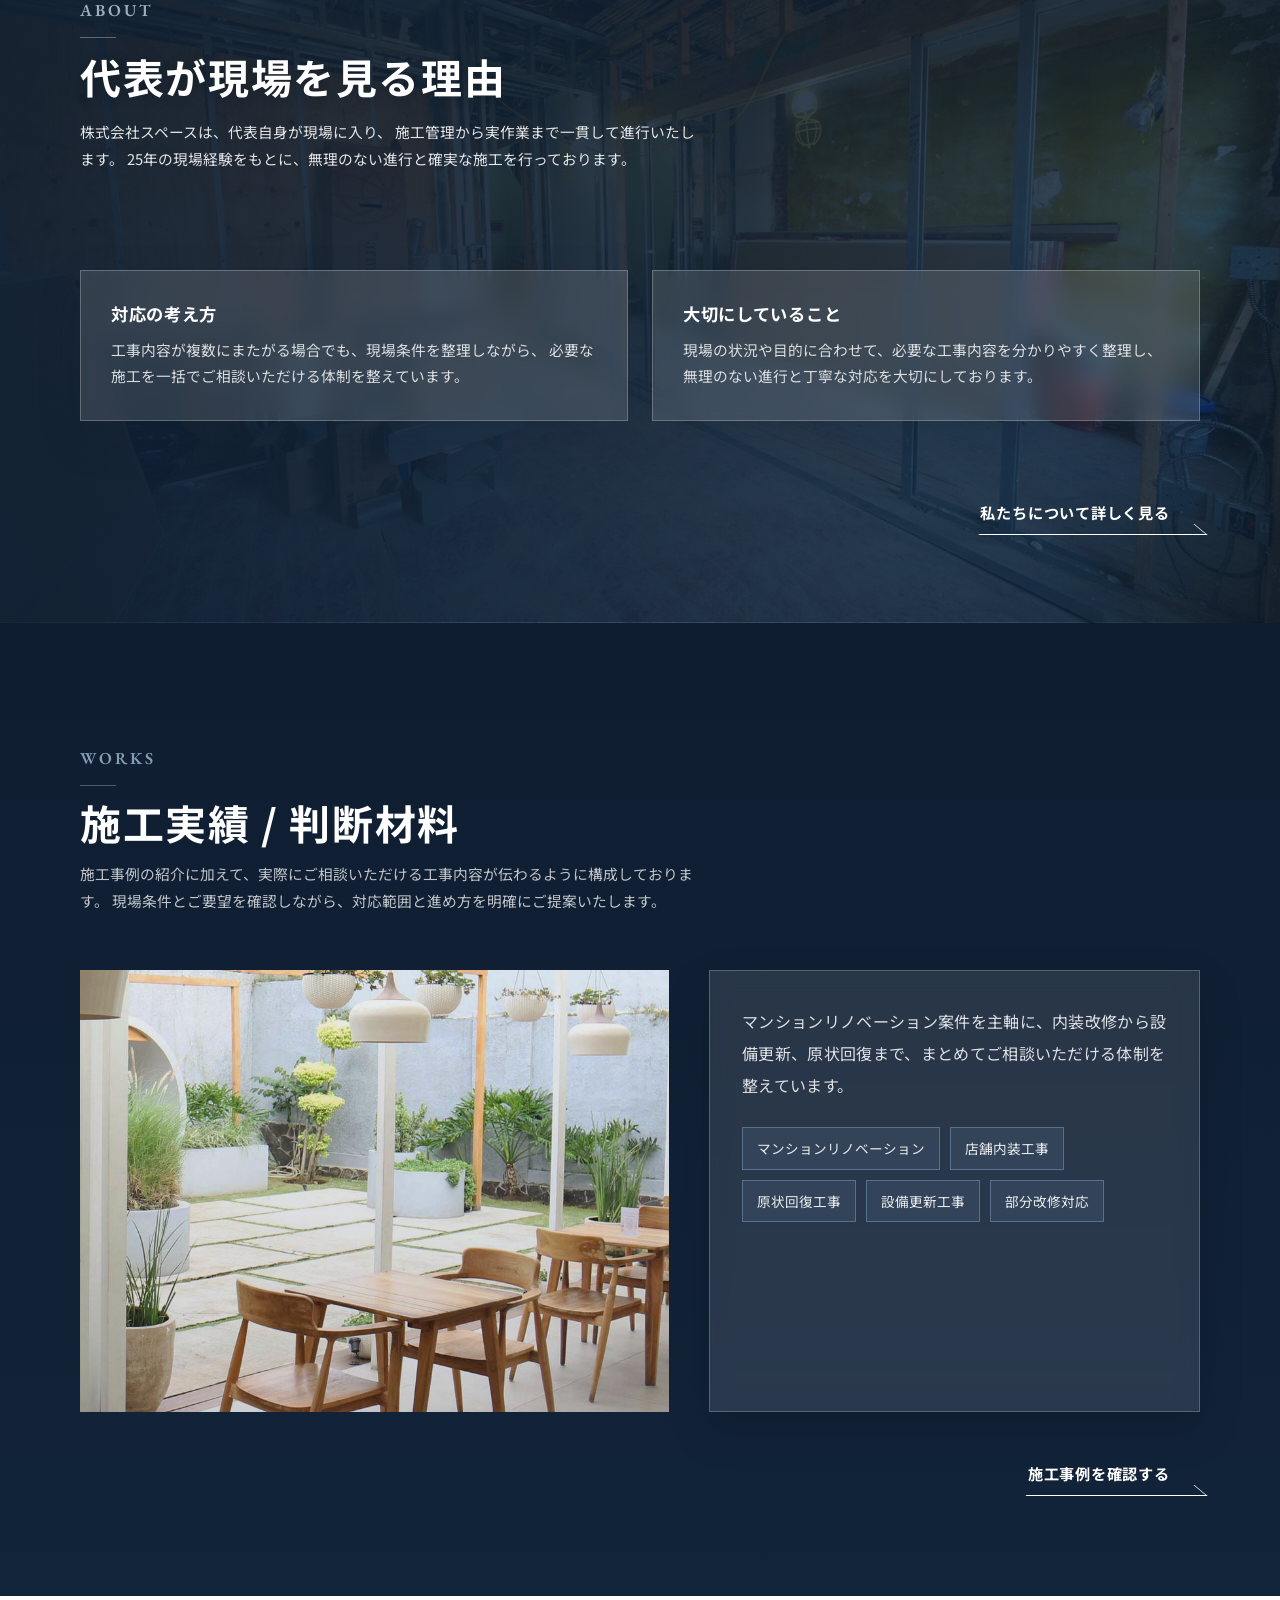
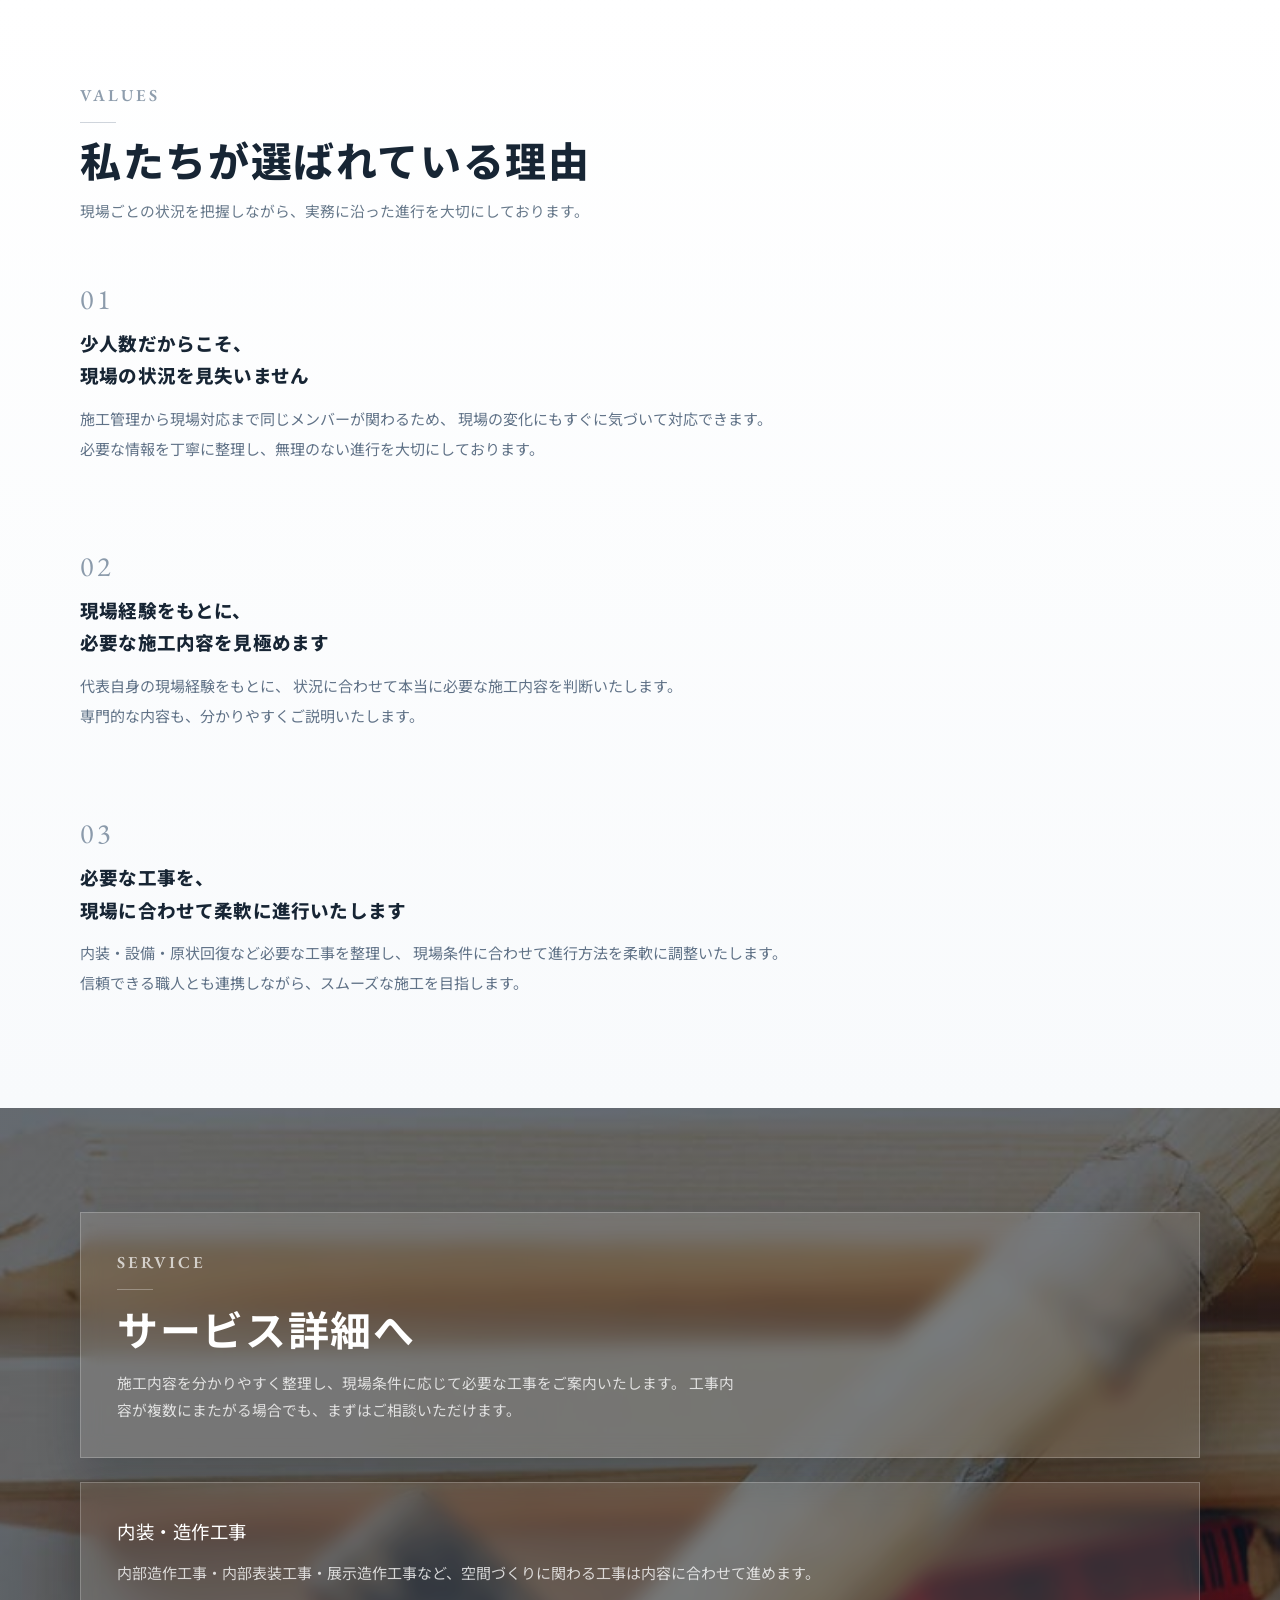
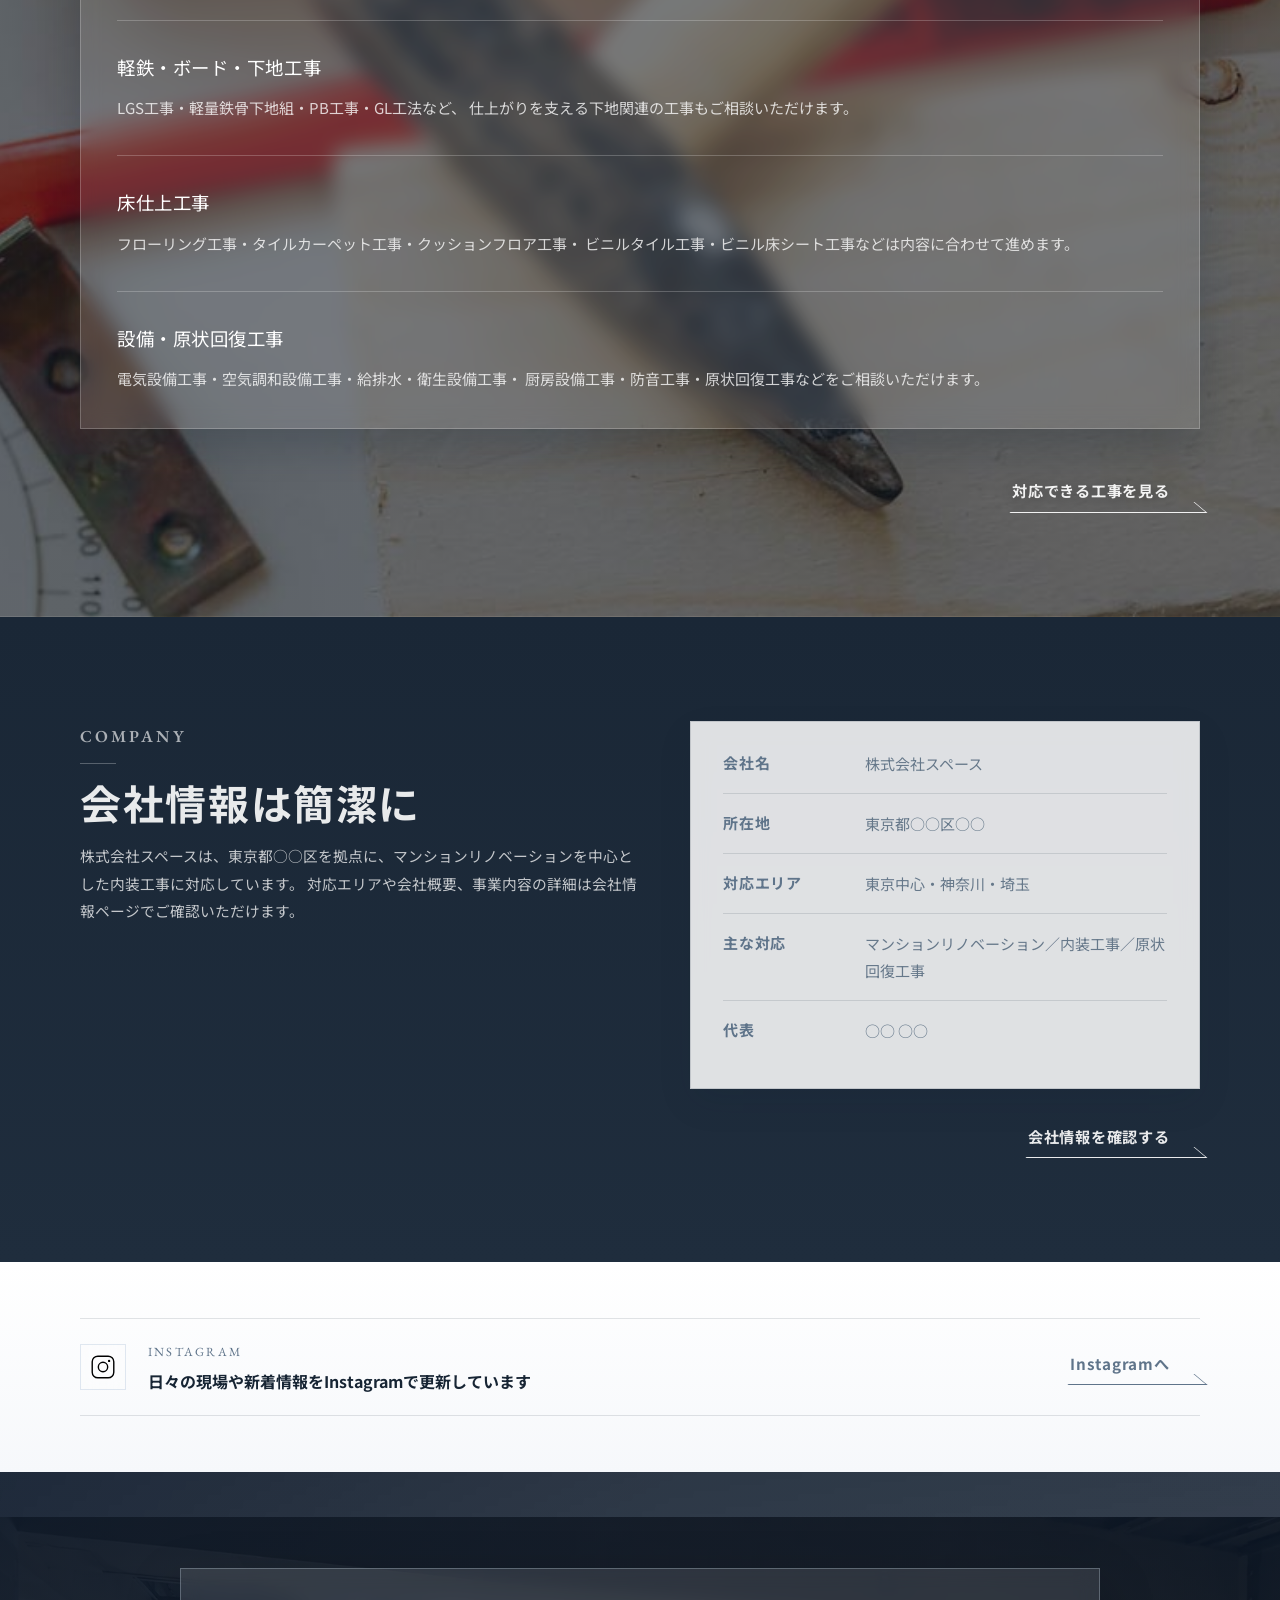
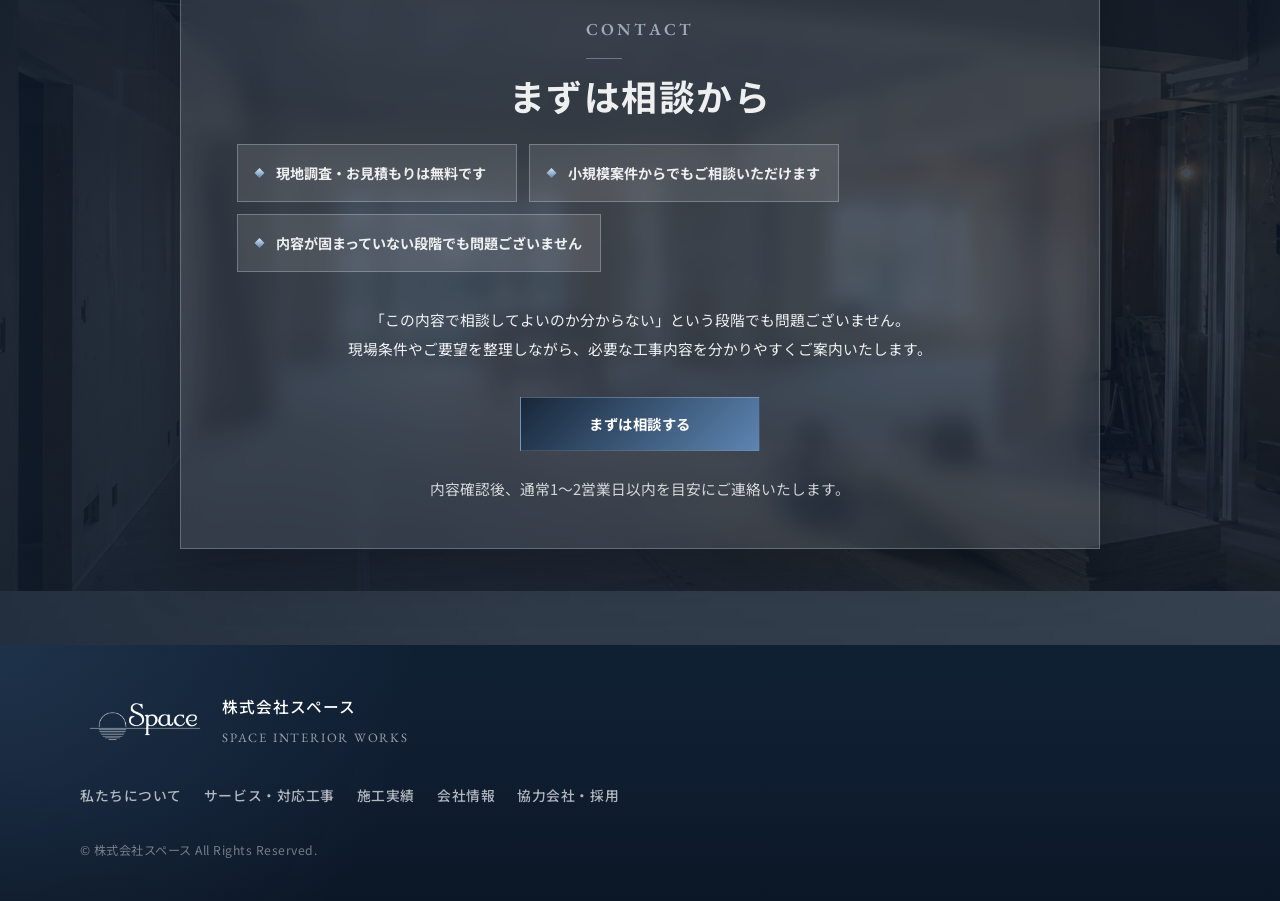
==== commit b28c2831: "Redesign top page flow and remove partner section" ====
--- a/index.html
+++ b/index.html
@@ -149,7 +149,7 @@
         <div class="container">
           <div class="section-heading reveal">
             <p class="eyebrow">SERVICE</p>
-            <h2>対応領域</h2>
+            <h2>何を頼めるか</h2>
             <p>
               ご相談前に全体像をつかみやすいよう、対応領域を実務目線で簡潔にまとめております。
             </p>
@@ -227,7 +227,7 @@
             <div class="about-text">
               <div class="section-heading">
                 <p class="eyebrow">ABOUT</p>
-                <h2>現場を知る者が、最後まで。</h2>
+                <h2>代表が現場を見る理由</h2>
                 <p>
                   株式会社スペースは、代表自身が現場に入り、
                   施工管理から実作業まで一貫して進行いたします。
@@ -268,7 +268,7 @@
         <div class="container">
           <div class="section-heading reveal">
             <p class="eyebrow">WORKS</p>
-            <h2>必要な工事を、的確に。</h2>
+            <h2>施工実績 / 判断材料</h2>
             <p>
               施工事例の紹介に加えて、実際にご相談いただける工事内容が伝わるように構成しております。
               現場条件とご要望を確認しながら、対応範囲と進め方を明確にご提案いたします。
@@ -359,7 +359,7 @@
         <div class="container">
           <div class="section-heading reveal service-intro-panel">
             <p class="eyebrow">SERVICE</p>
-            <h2>対応できる工事</h2>
+            <h2>サービス詳細へ</h2>
             <p>
               施工内容を分かりやすく整理し、現場条件に応じて必要な工事をご案内いたします。
               工事内容が複数にまたがる場合でも、まずはご相談いただけます。
@@ -412,7 +412,7 @@
         <div class="container company-summary-layout">
           <div class="section-heading reveal">
             <p class="eyebrow">COMPANY</p>
-            <h2>会社情報</h2>
+            <h2>会社情報は簡潔に</h2>
             <p>
               株式会社スペースは、東京都○○区を拠点に、マンションリノベーションを中心とした内装工事に対応しています。
               対応エリアや会社概要、事業内容の詳細は会社情報ページでご確認いただけます。
@@ -451,31 +451,6 @@
         </div>
       </section>
 
-      <!-- PARTNER / RECRUIT -->
-      <section
-        class="section accent-section section-bg bg-partner"
-        id="partner"
-      >
-        <div class="container">
-          <div class="cta-panel reveal">
-            <div>
-              <p class="eyebrow">MESSAGE</p>
-              <h2>協力会社募集・採用情報</h2>
-              <p>
-                安定した案件と、信頼関係を大切にしたパートナーシップを築いていきたいと考えております。<br />
-                採用・協力会社募集の両面から、長く関係を築ける体制を整えています。
-              </p>
-            </div>
-          </div>
-
-          <div class="section-link reveal delay-1">
-            <a href="partner-recruit.html" class="arrow-link-underline"
-              >募集内容を確認する</a
-            >
-          </div>
-        </div>
-      </section>
-
       <section class="instagram-strip">
         <div class="container">
           <div class="instagram-strip-link">
@@ -510,7 +485,7 @@
       <section class="cta-final" id="contact">
         <div class="container reveal">
           <p class="eyebrow">CONTACT</p>
-          <h2>まずは、状況整理から。</h2>
+          <h2>まずは相談から</h2>
 
           <div class="cta-points">
             <p>現地調査・お見積もりは無料です</p>
--- a/css/pages.css
+++ b/css/pages.css
@@ -945,16 +945,16 @@
 ========================= */
 .company-summary-layout {
   display: grid;
-  grid-template-columns: minmax(0, 0.95fr) minmax(420px, 1.05fr);
-  gap: 56px;
+  grid-template-columns: minmax(0, 1fr) minmax(380px, 0.9fr);
+  gap: 44px;
   align-items: start;
 }
 
 .company-summary-table {
-  padding: 34px 38px;
+  padding: 28px 32px;
   background: rgba(255, 255, 255, 0.72);
   border: 1px solid rgba(16, 32, 51, 0.1);
-  box-shadow: 0 18px 42px rgba(16, 32, 51, 0.08);
+  box-shadow: 0 14px 34px rgba(16, 32, 51, 0.08);
   backdrop-filter: blur(10px);
   -webkit-backdrop-filter: blur(10px);
 }
@@ -1006,7 +1006,7 @@
 
 #company > .section-link {
   width: var(--container);
-  margin: 48px auto 0;
+  margin: 34px auto 0;
   text-align: right;
 }
 
@@ -2037,6 +2037,13 @@
 #contact.cta-final .container {
   position: relative;
   z-index: 1;
+  max-width: 920px;
+  padding: 44px 56px;
+  background: rgba(255, 255, 255, 0.11);
+  border: 1px solid rgba(216, 232, 248, 0.28);
+  box-shadow: 0 20px 52px rgba(0, 0, 0, 0.24);
+  backdrop-filter: blur(10px);
+  -webkit-backdrop-filter: blur(10px);
 }
 
 #contact.cta-final h2,
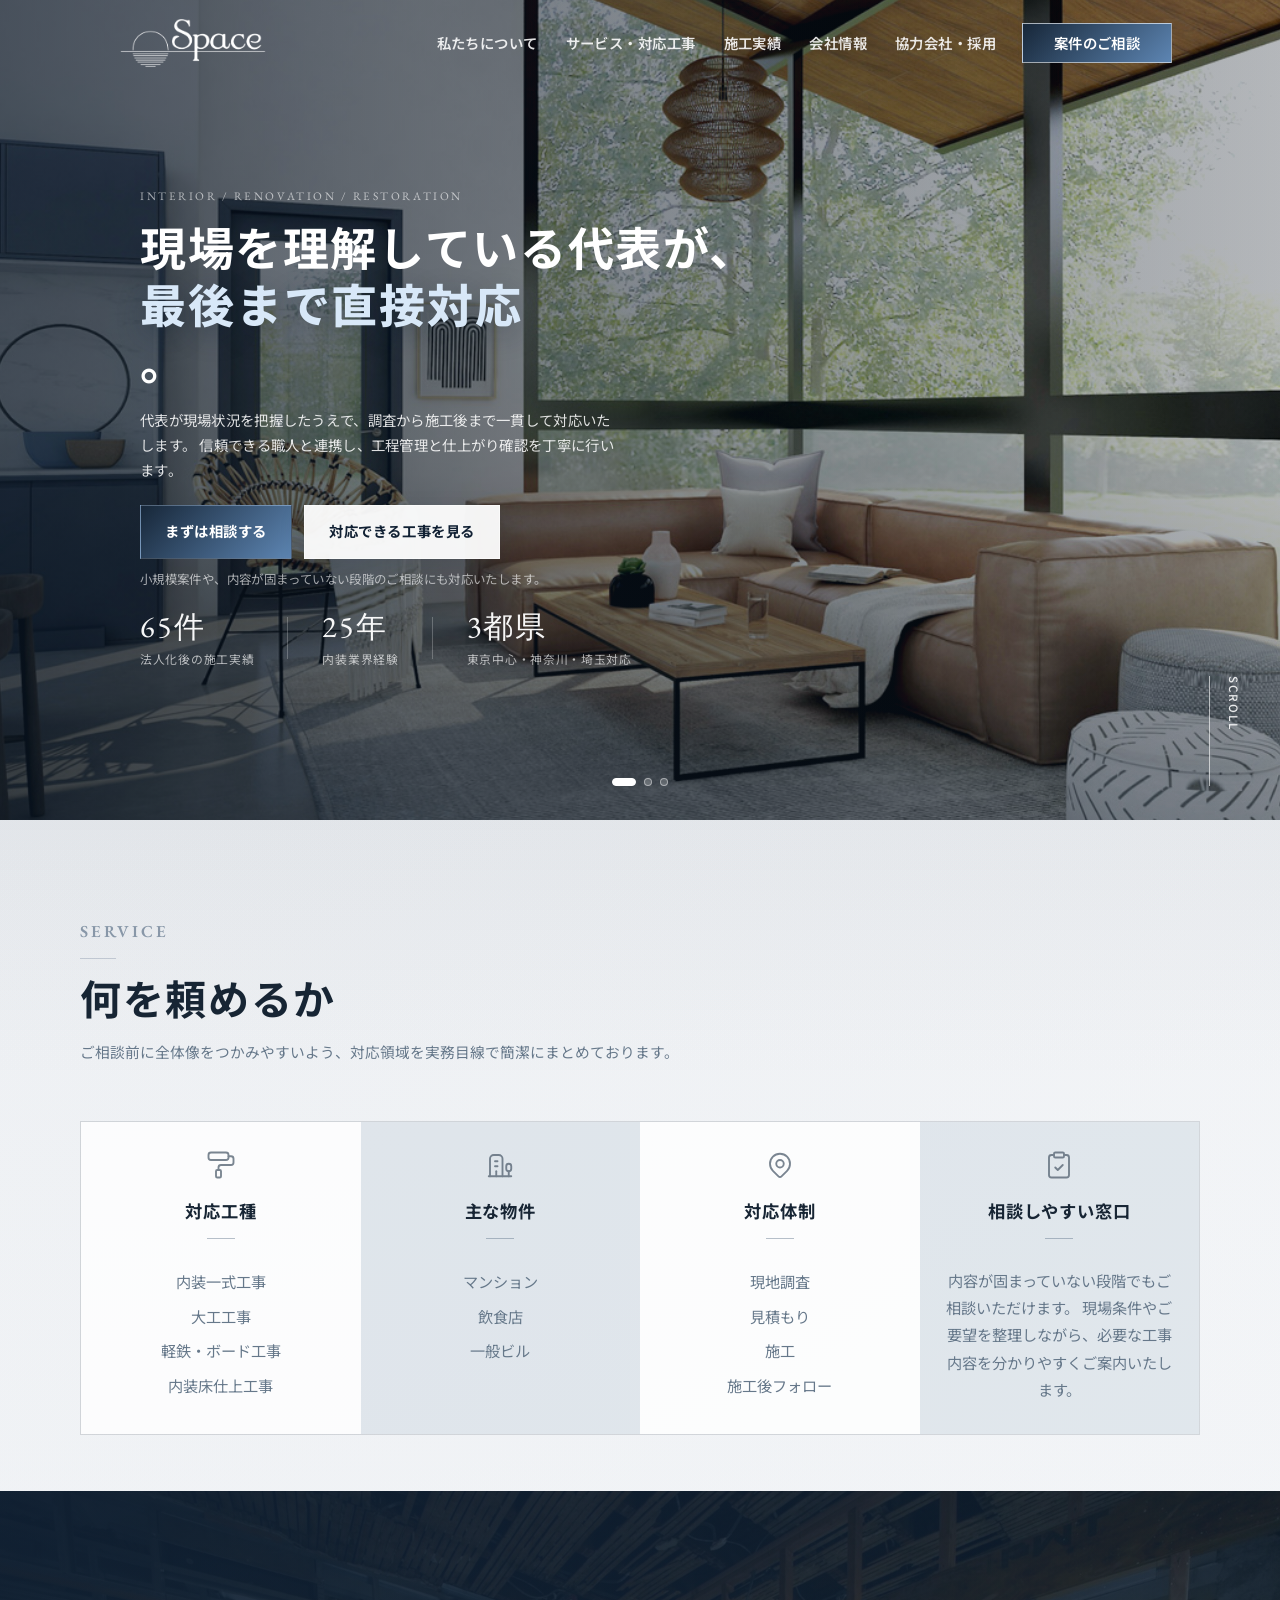
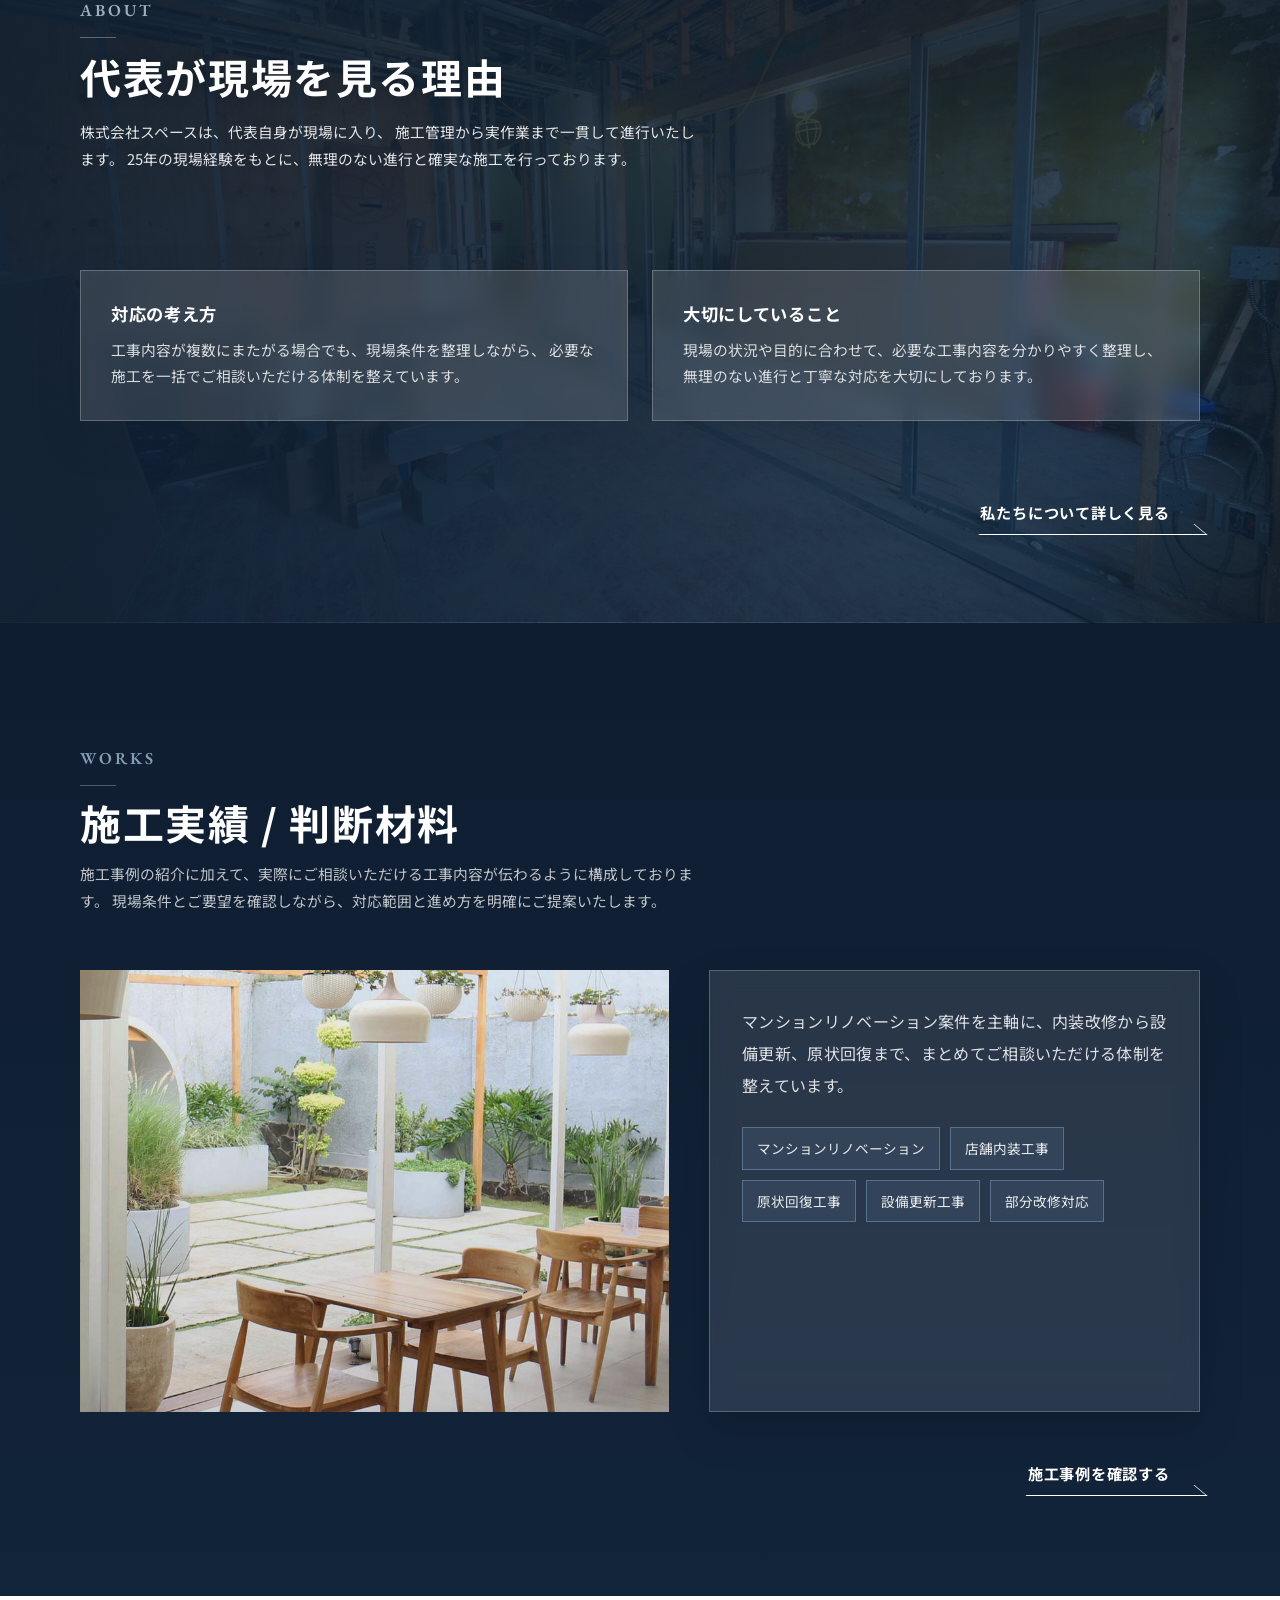
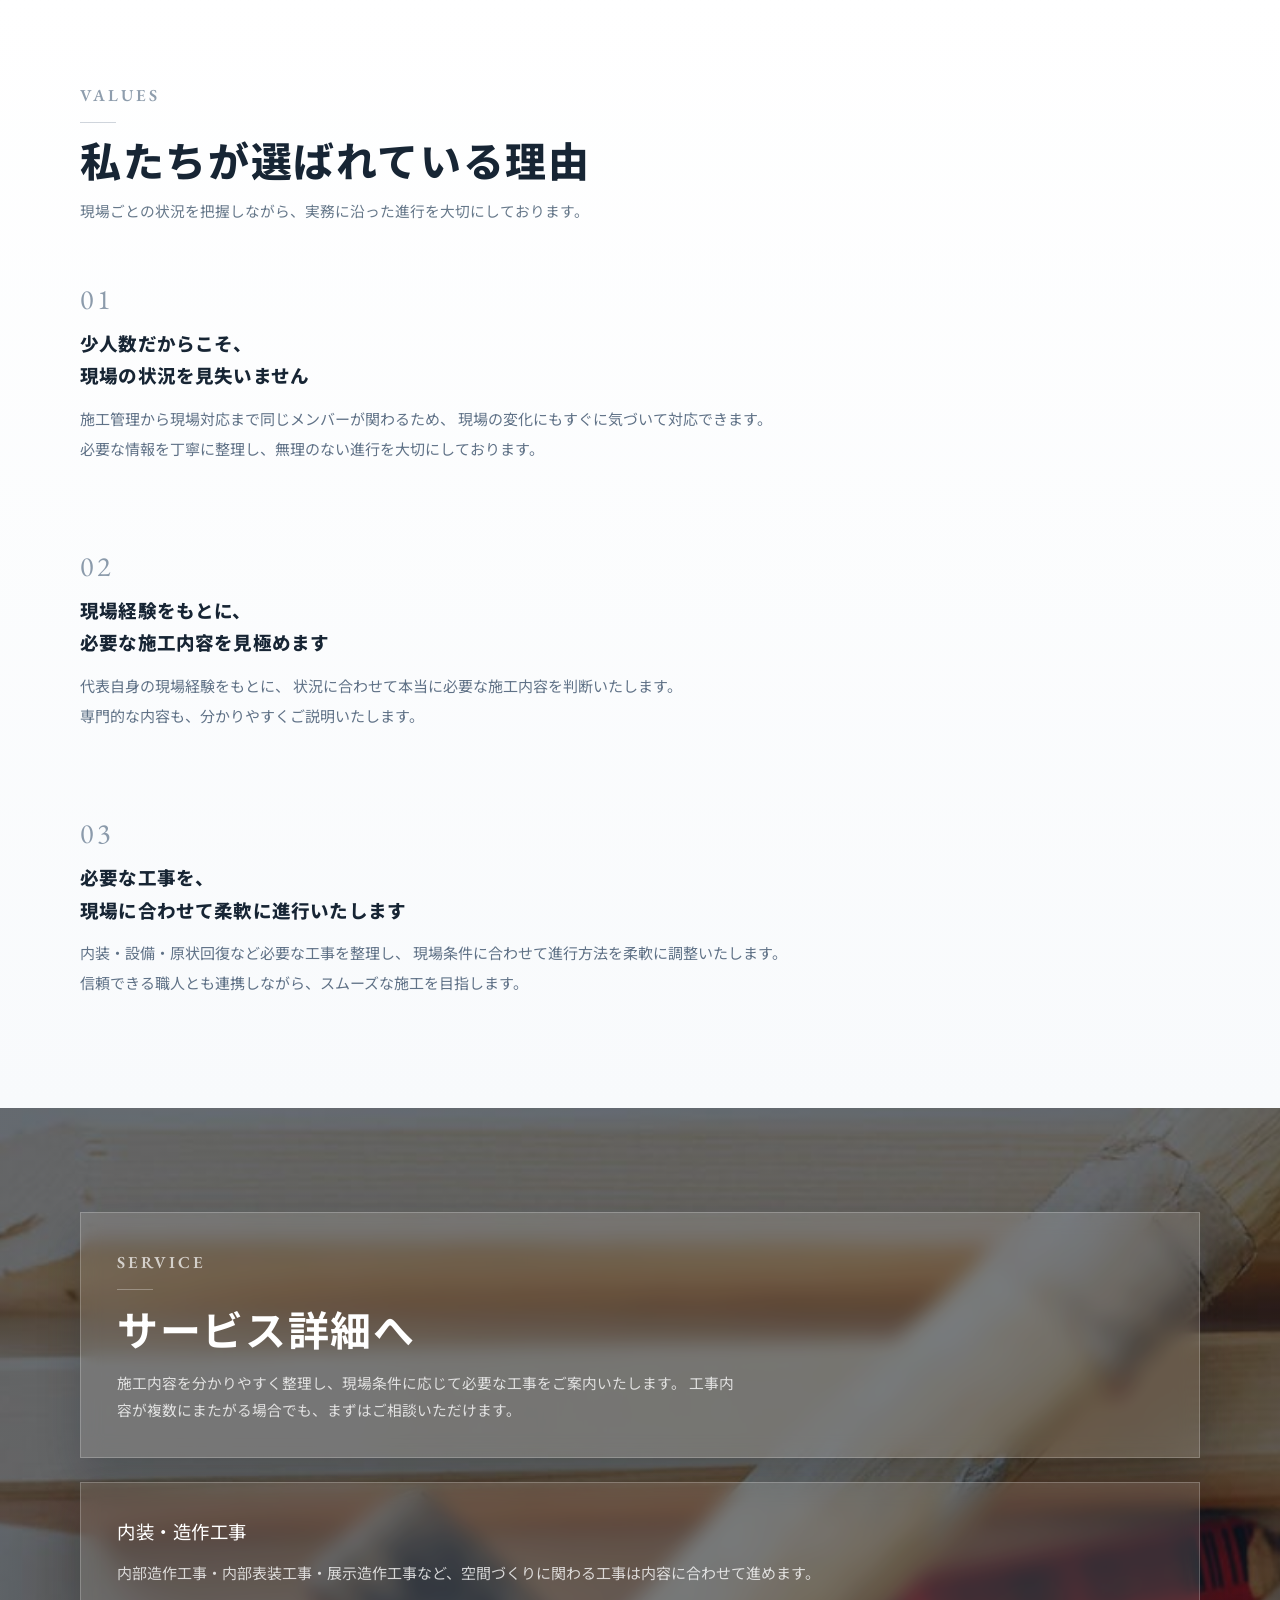
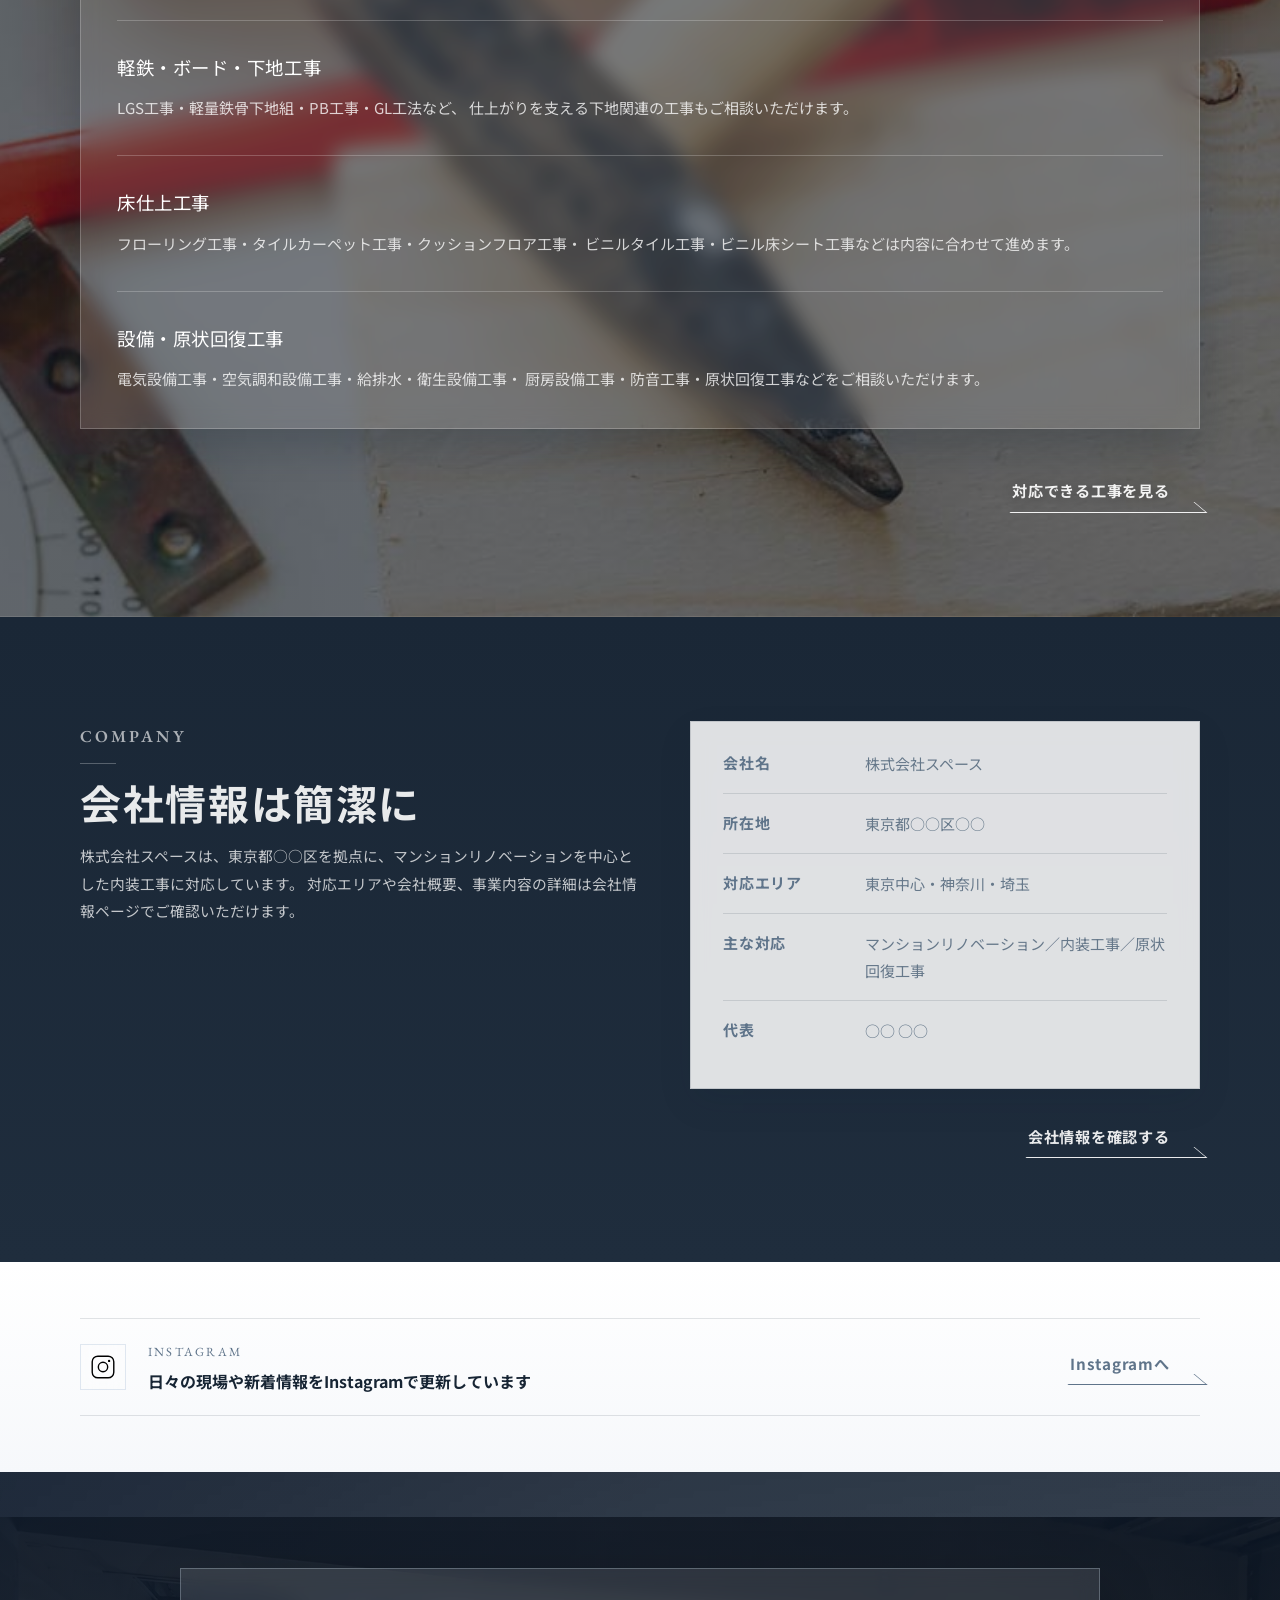
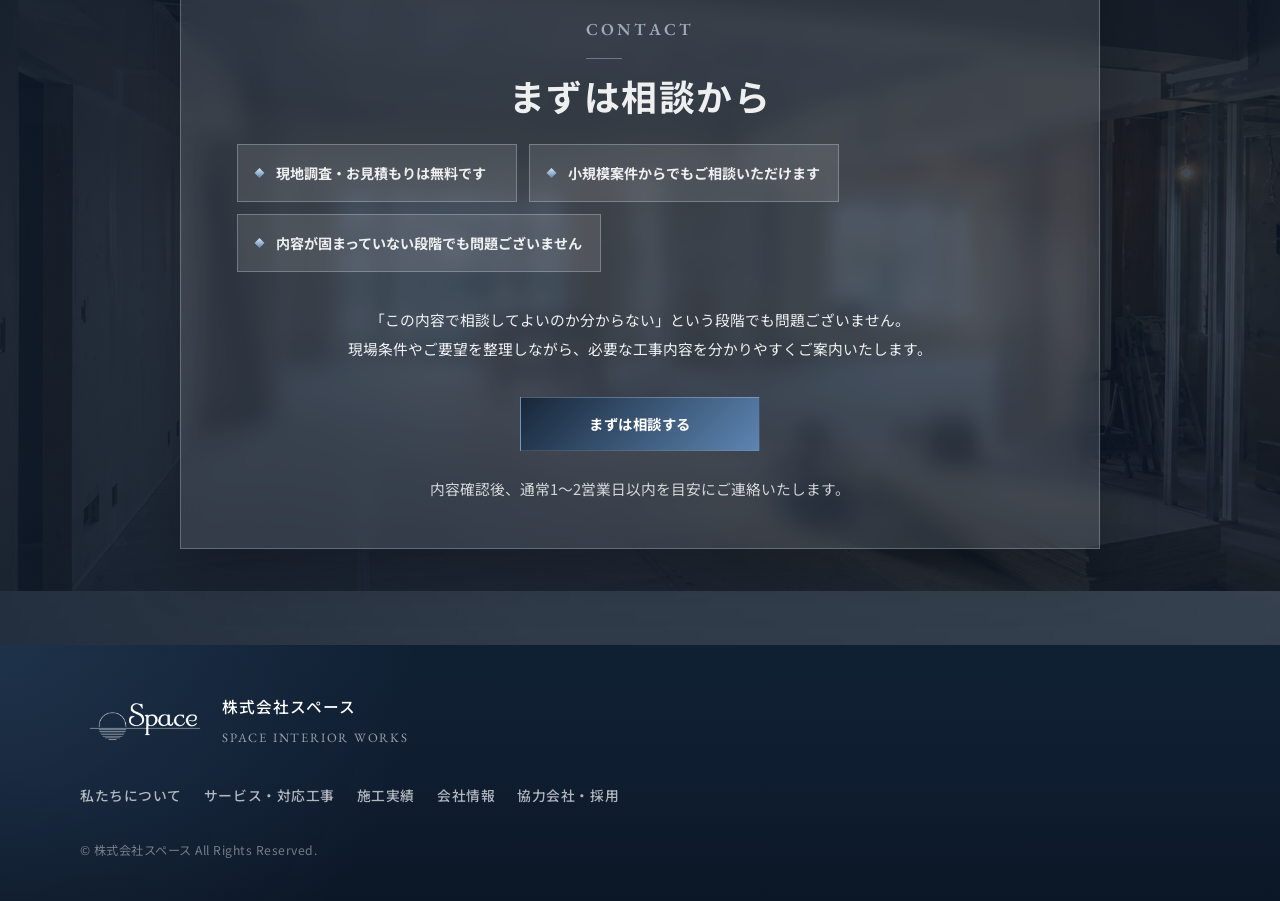
==== commit 7976b151: "Update index.html" ====
--- a/index.html
+++ b/index.html
@@ -82,7 +82,7 @@
 
             <h1>
               現場を理解している代表が、<br />
-              <span>最後まで直接対応</span>いたします。
+              <span>最後まで直接対応</span>。
             </h1>
 
             <p class="hero-lead">
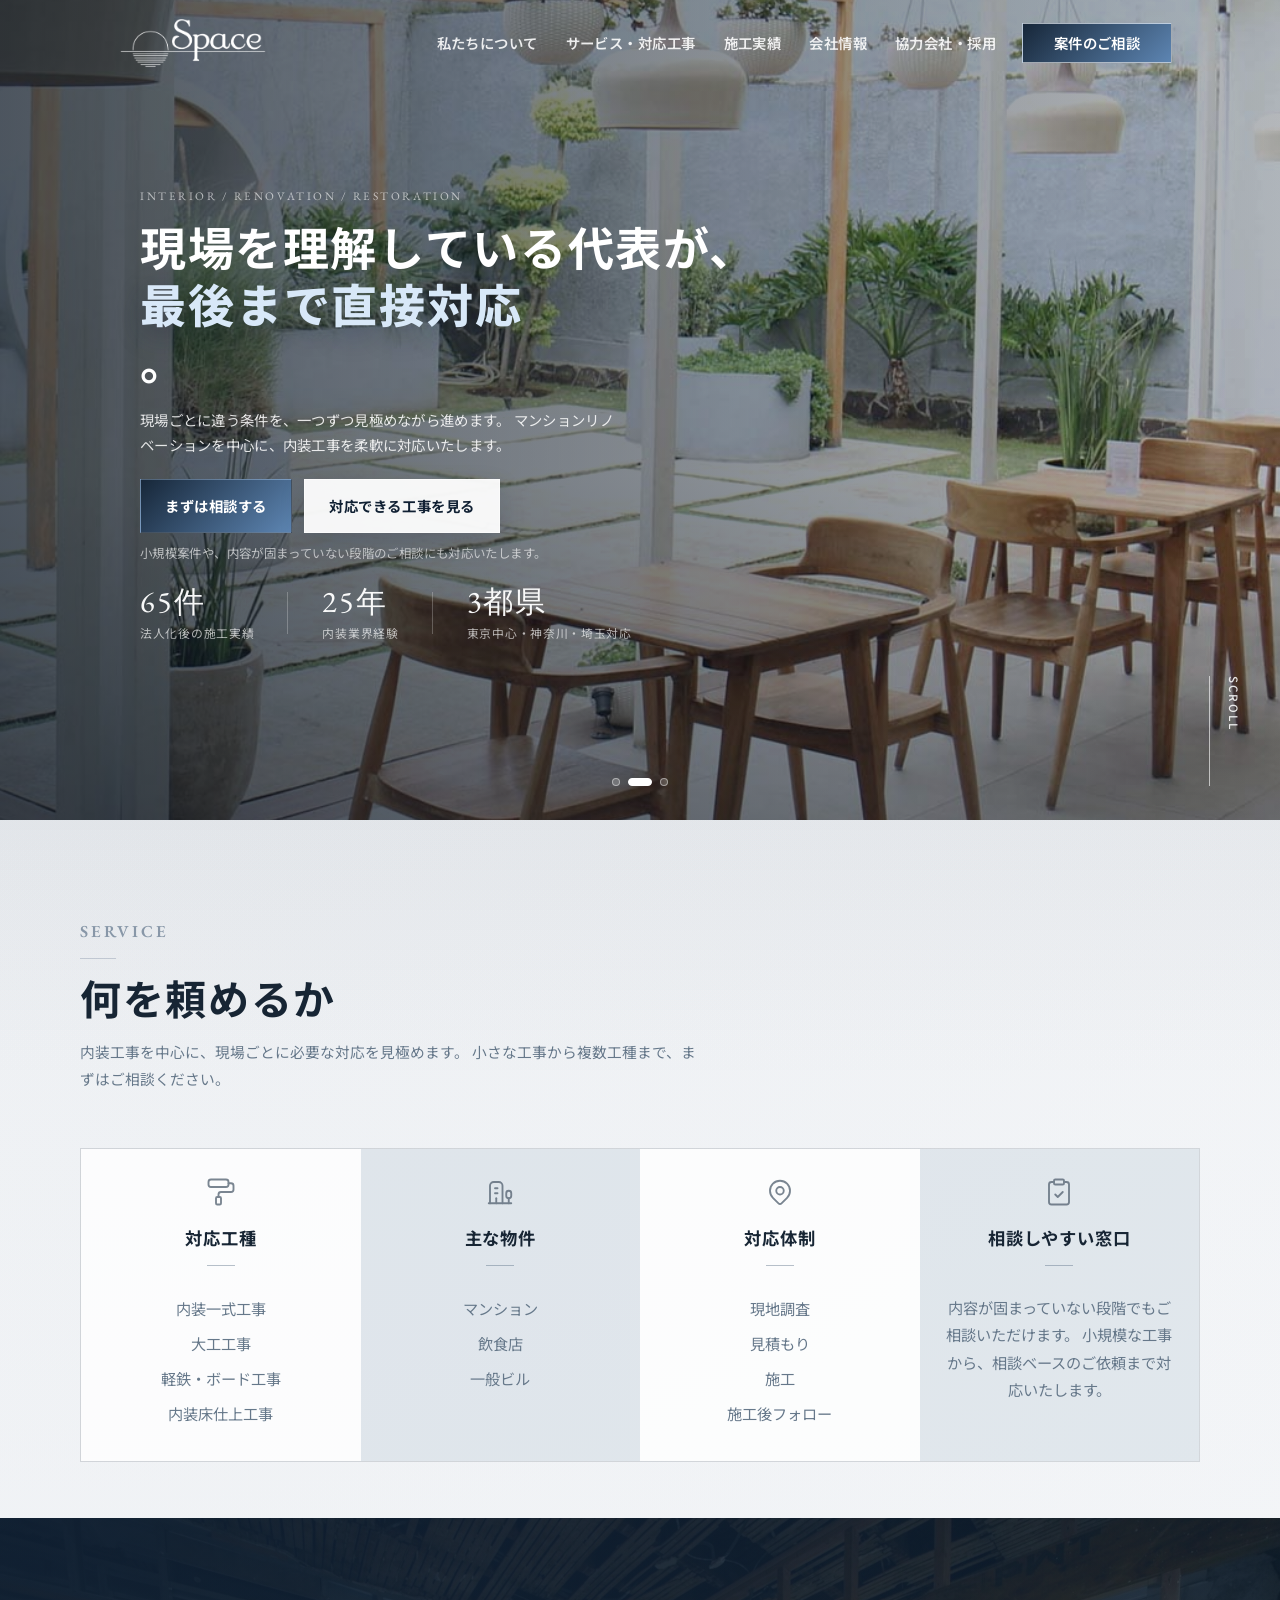
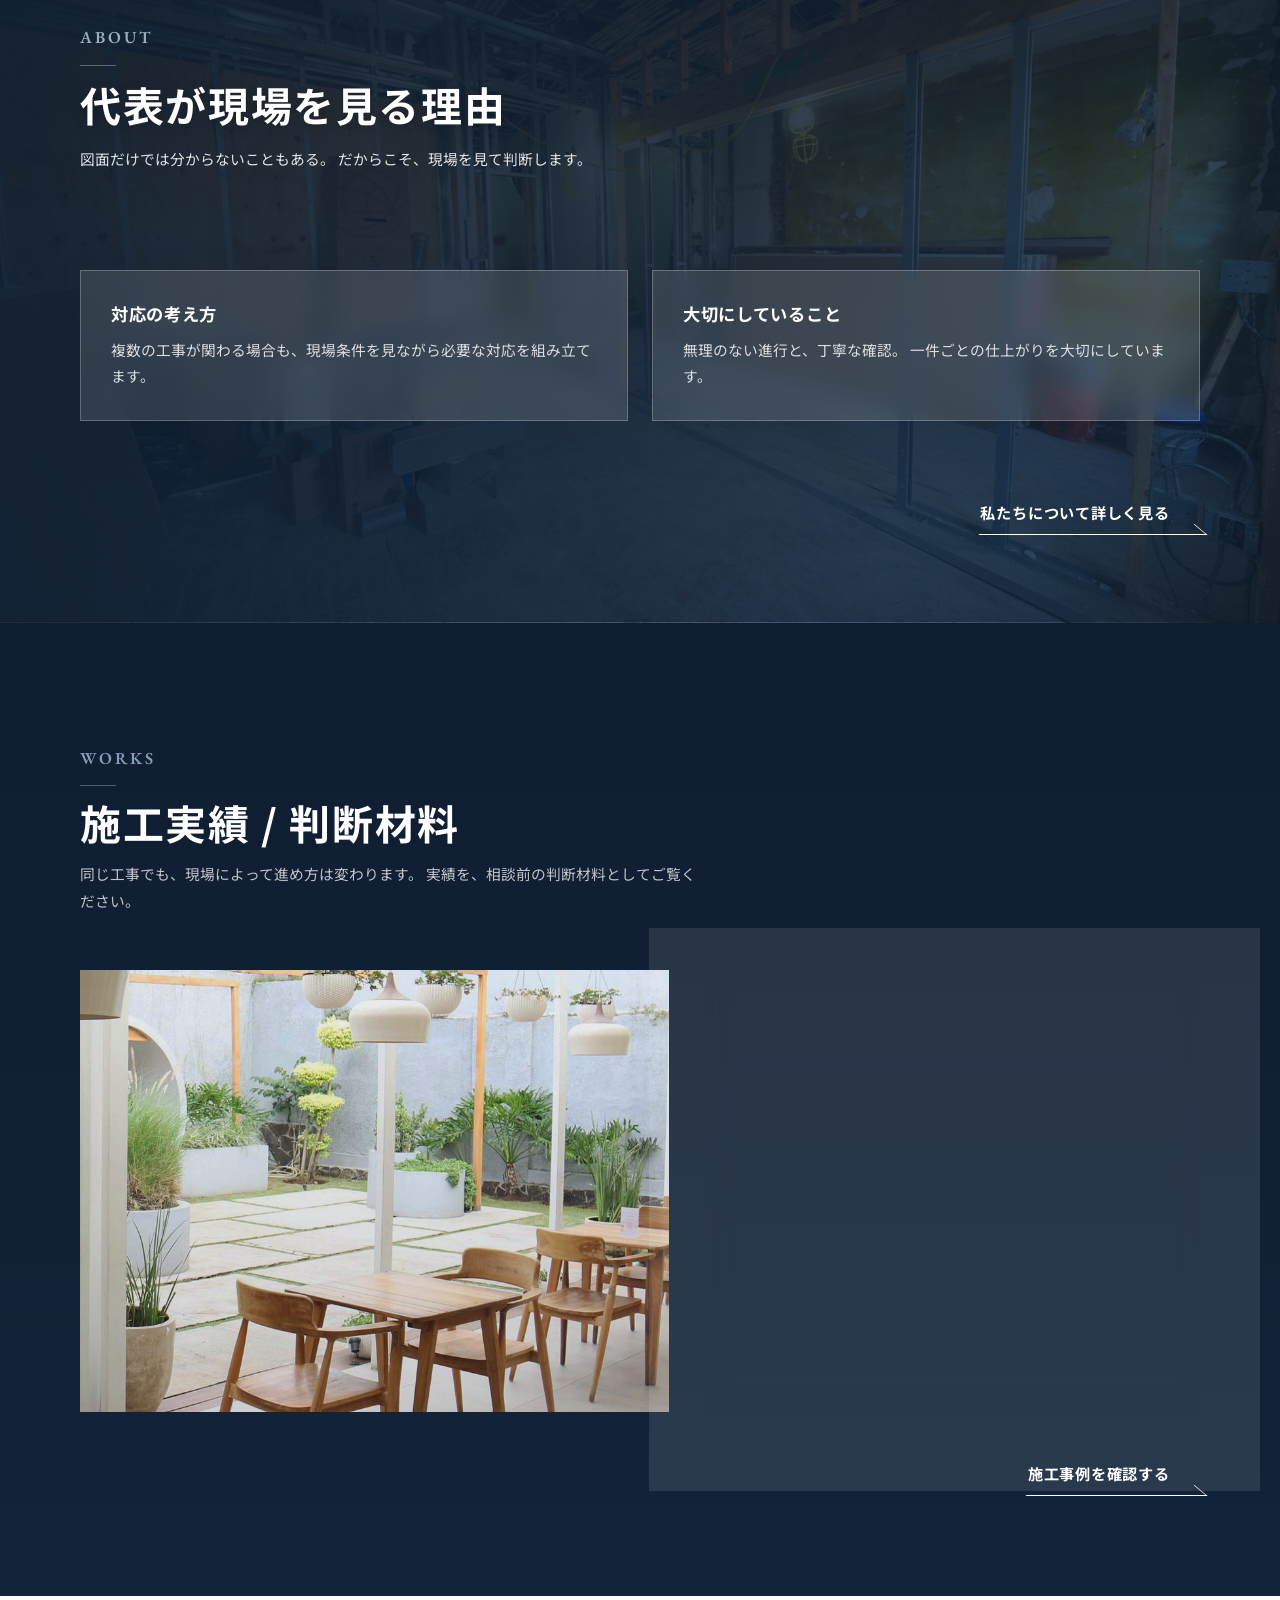
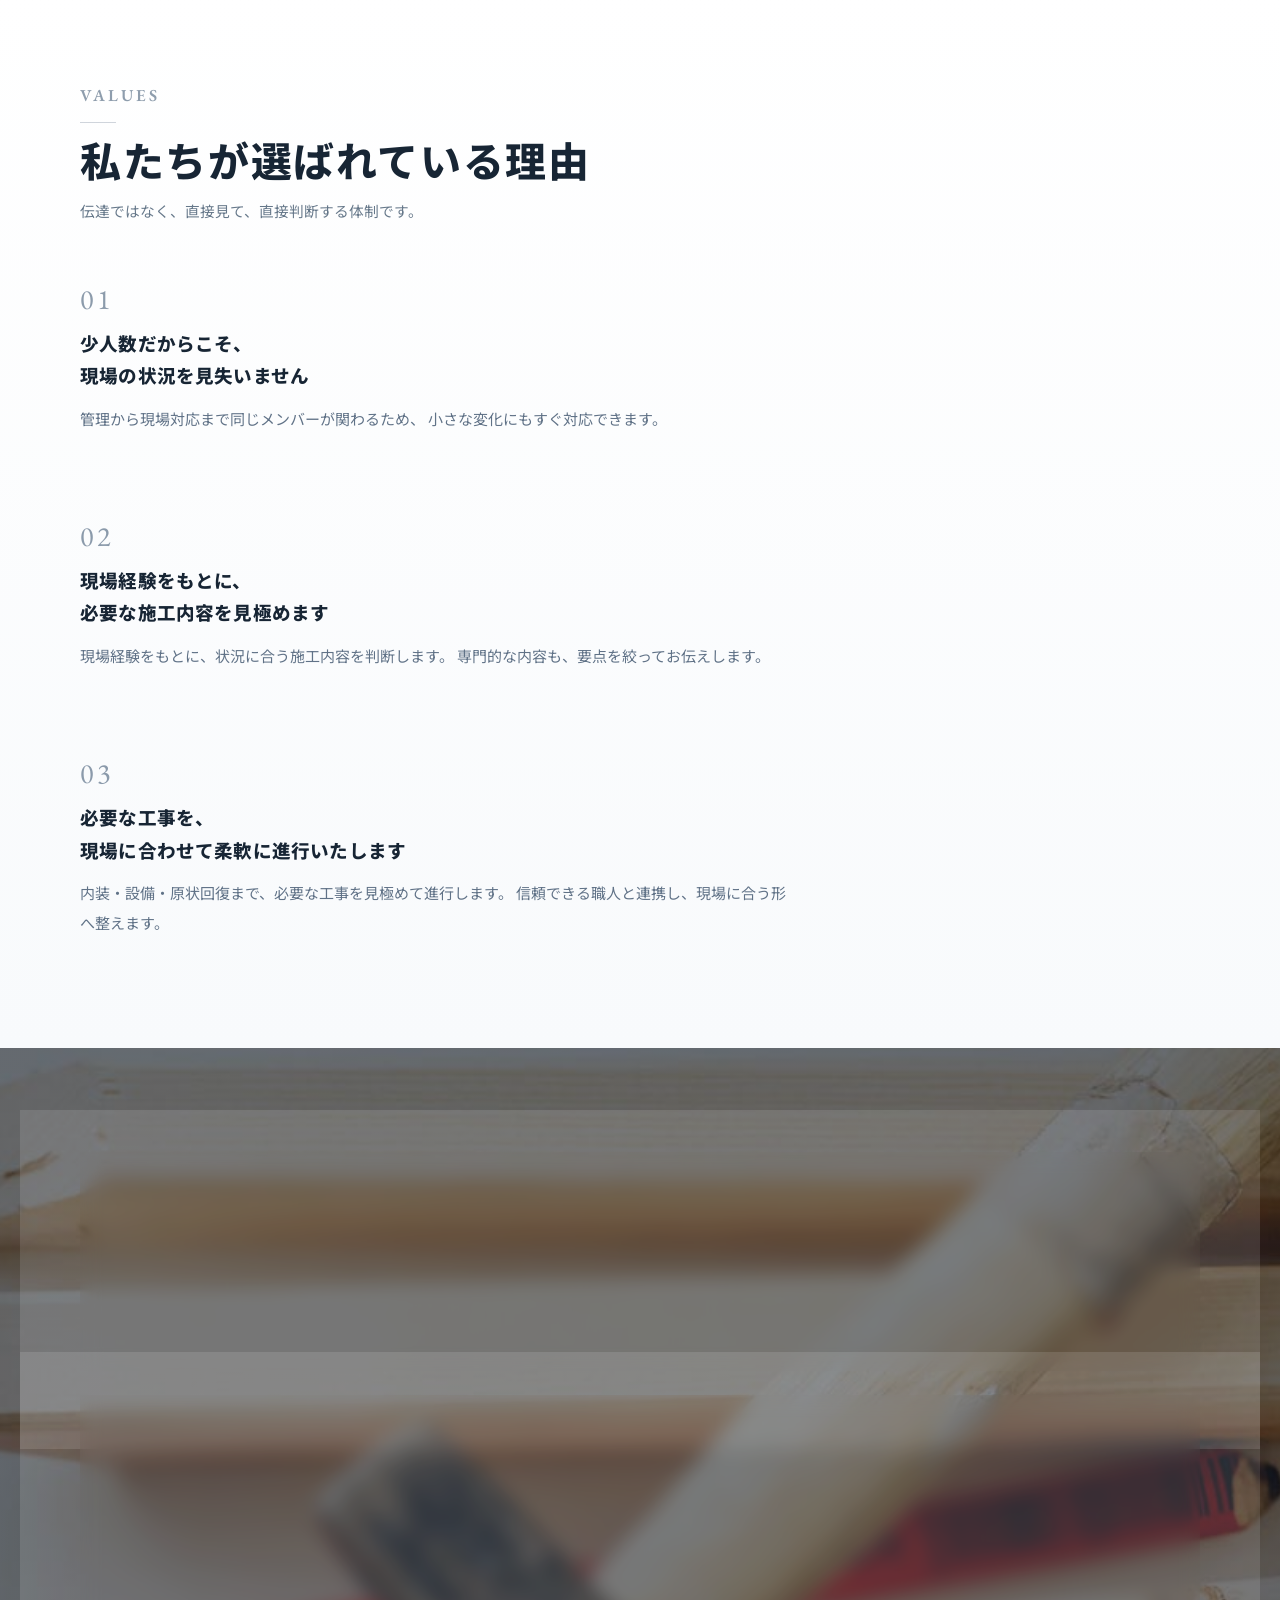
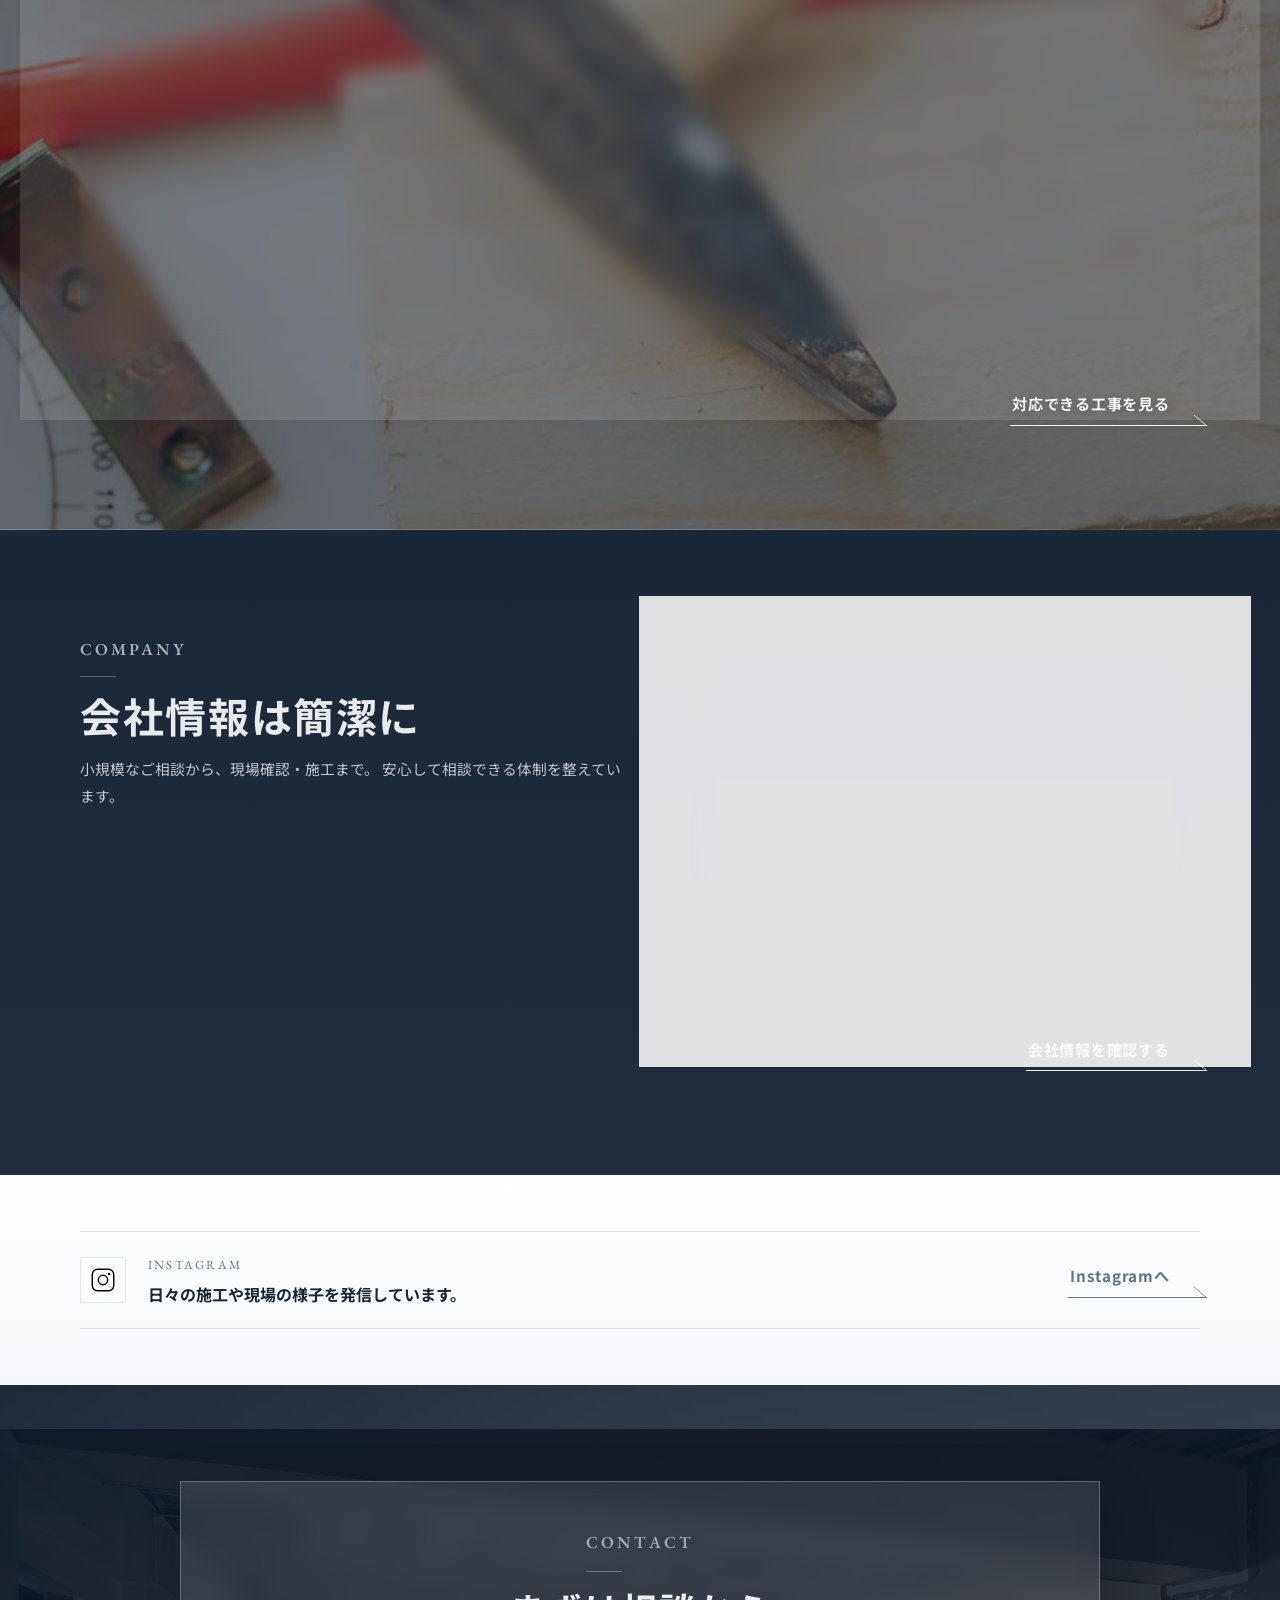
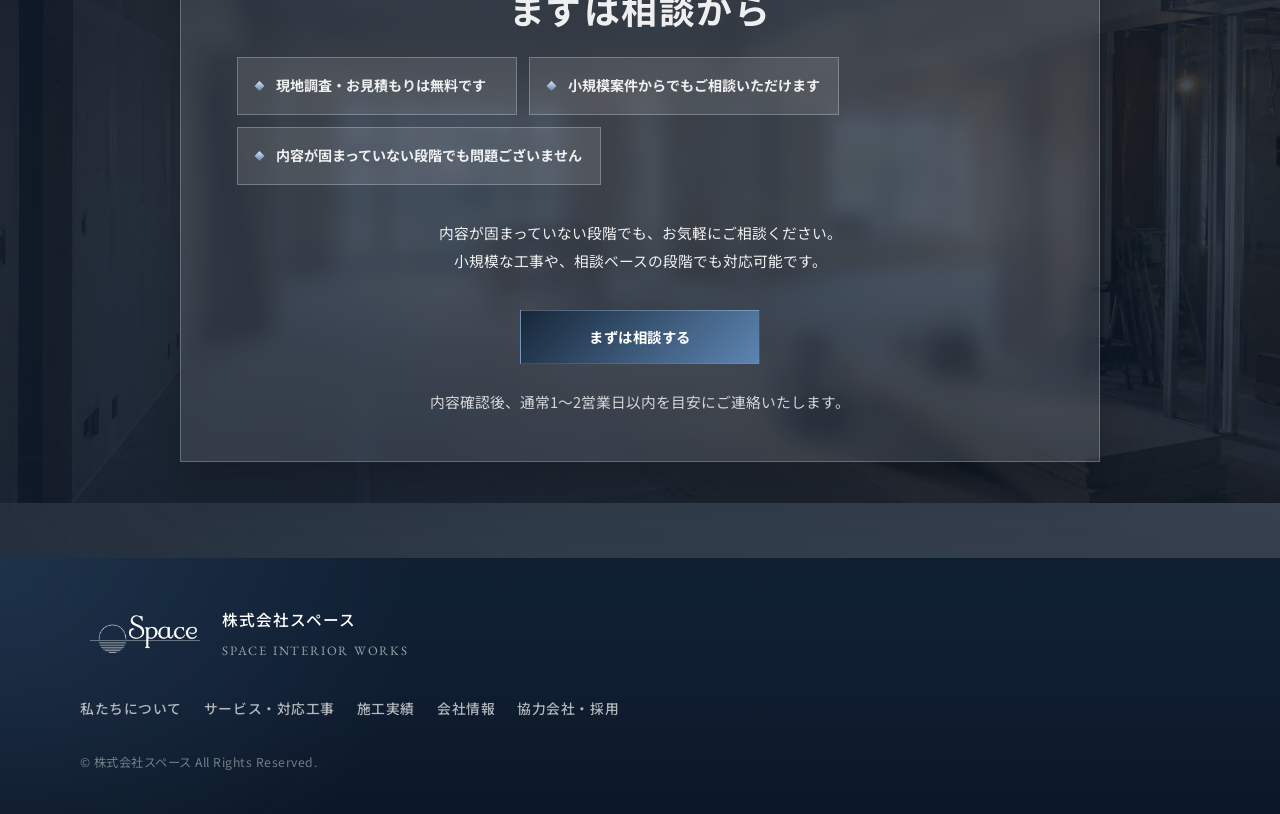
==== commit 5af6d167: "Refine top page section copy for concise premium tone" ====
--- a/index.html
+++ b/index.html
@@ -86,8 +86,8 @@
             </h1>
 
             <p class="hero-lead">
-              代表が現場状況を把握したうえで、調査から施工後まで一貫して対応いたします。
-              信頼できる職人と連携し、工程管理と仕上がり確認を丁寧に行います。
+              現場ごとに違う条件を、一つずつ見極めながら進めます。
+              マンションリノベーションを中心に、内装工事を柔軟に対応いたします。
             </p>
 
             <div class="hero-actions">
@@ -151,7 +151,8 @@
             <p class="eyebrow">SERVICE</p>
             <h2>何を頼めるか</h2>
             <p>
-              ご相談前に全体像をつかみやすいよう、対応領域を実務目線で簡潔にまとめております。
+              内装工事を中心に、現場ごとに必要な対応を見極めます。
+              小さな工事から複数工種まで、まずはご相談ください。
             </p>
           </div>
 
@@ -210,12 +211,12 @@
                 class="card-icon-img"
                 aria-hidden="true"
               />
-              <h3>相談しやすい窓口</h3>
-              <p>
-                内容が固まっていない段階でもご相談いただけます。
-                現場条件やご要望を整理しながら、必要な工事内容を分かりやすくご案内いたします。
-              </p>
-            </article>
+                <h3>相談しやすい窓口</h3>
+                <p>
+                  内容が固まっていない段階でもご相談いただけます。
+                  小規模な工事から、相談ベースのご依頼まで対応いたします。
+                </p>
+              </article>
           </div>
         </div>
       </section>
@@ -229,9 +230,8 @@
                 <p class="eyebrow">ABOUT</p>
                 <h2>代表が現場を見る理由</h2>
                 <p>
-                  株式会社スペースは、代表自身が現場に入り、
-                  施工管理から実作業まで一貫して進行いたします。
-                  25年の現場経験をもとに、無理のない進行と確実な施工を行っております。
+                  図面だけでは分からないこともある。
+                  だからこそ、現場を見て判断します。
                 </p>
               </div>
             </div>
@@ -241,16 +241,15 @@
             <article class="glass-card reveal delay-1">
               <h3>対応の考え方</h3>
               <p>
-                工事内容が複数にまたがる場合でも、現場条件を整理しながら、
-                必要な施工を一括でご相談いただける体制を整えています。
+                複数の工事が関わる場合も、現場条件を見ながら必要な対応を組み立てます。
               </p>
             </article>
 
             <article class="glass-card reveal delay-2">
               <h3>大切にしていること</h3>
               <p>
-                現場の状況や目的に合わせて、必要な工事内容を分かりやすく整理し、
-                無理のない進行と丁寧な対応を大切にしております。
+                無理のない進行と、丁寧な確認。
+                一件ごとの仕上がりを大切にしています。
               </p>
             </article>
           </div>
@@ -270,8 +269,8 @@
             <p class="eyebrow">WORKS</p>
             <h2>施工実績 / 判断材料</h2>
             <p>
-              施工事例の紹介に加えて、実際にご相談いただける工事内容が伝わるように構成しております。
-              現場条件とご要望を確認しながら、対応範囲と進め方を明確にご提案いたします。
+              同じ工事でも、現場によって進め方は変わります。
+              実績を、相談前の判断材料としてご覧ください。
             </p>
           </div>
 
@@ -286,7 +285,7 @@
 
             <div class="works-feature-body">
               <p class="works-feature-lead">
-                マンションリノベーション案件を主軸に、内装改修から設備更新、原状回復まで、まとめてご相談いただける体制を整えています。
+                マンションリノベーションを中心に、内装改修・設備更新・原状回復までご相談いただけます。
               </p>
 
               <ul class="works-point-list">
@@ -314,7 +313,7 @@
             <p class="eyebrow">VALUES</p>
             <h2>私たちが選ばれている理由</h2>
             <p>
-              現場ごとの状況を把握しながら、実務に沿った進行を大切にしております。
+              伝達ではなく、直接見て、直接判断する体制です。
             </p>
           </div>
 
@@ -323,9 +322,8 @@
               <p class="strength-number">01</p>
               <strong>少人数だからこそ、<br />現場の状況を見失いません</strong>
               <p>
-                施工管理から現場対応まで同じメンバーが関わるため、
-                現場の変化にもすぐに気づいて対応できます。<br />
-                必要な情報を丁寧に整理し、無理のない進行を大切にしております。
+                管理から現場対応まで同じメンバーが関わるため、
+                小さな変化にもすぐ対応できます。
               </p>
             </li>
 
@@ -333,9 +331,8 @@
               <p class="strength-number">02</p>
               <strong>現場経験をもとに、<br />必要な施工内容を見極めます</strong>
               <p>
-                代表自身の現場経験をもとに、
-                状況に合わせて本当に必要な施工内容を判断いたします。<br />
-                専門的な内容も、分かりやすくご説明いたします。
+                現場経験をもとに、状況に合う施工内容を判断します。
+                専門的な内容も、要点を絞ってお伝えします。
               </p>
             </li>
 
@@ -345,9 +342,8 @@
                 >必要な工事を、<br />現場に合わせて柔軟に進行いたします</strong
               >
               <p>
-                内装・設備・原状回復など必要な工事を整理し、
-                現場条件に合わせて進行方法を柔軟に調整いたします。<br />
-                信頼できる職人とも連携しながら、スムーズな施工を目指します。
+                内装・設備・原状回復まで、必要な工事を見極めて進行します。
+                信頼できる職人と連携し、現場に合う形へ整えます。
               </p>
             </li>
           </ol>
@@ -361,8 +357,8 @@
             <p class="eyebrow">SERVICE</p>
             <h2>サービス詳細へ</h2>
             <p>
-              施工内容を分かりやすく整理し、現場条件に応じて必要な工事をご案内いたします。
-              工事内容が複数にまたがる場合でも、まずはご相談いただけます。
+              部分改修から内装工事まで。
+              内容に応じて柔軟に対応いたします。
             </p>
           </div>
 
@@ -370,7 +366,8 @@
             <div>
               <h3>内装・造作工事</h3>
               <p>
-                内部造作工事・内部表装工事・展示造作工事など、空間づくりに関わる工事は内容に合わせて進めます。
+                内部造作・内部表装・展示造作など、
+                空間づくりに関わる工事へ幅広く対応します。
               </p>
             </div>
 
@@ -378,23 +375,23 @@
               <h3>軽鉄・ボード・下地工事</h3>
               <p>
                 LGS工事・軽量鉄骨下地組・PB工事・GL工法など、
-                仕上がりを支える下地関連の工事もご相談いただけます。
+                仕上がりを支える下地工事にも対応します。
               </p>
             </div>
 
             <div>
               <h3>床仕上工事</h3>
               <p>
-                フローリング工事・タイルカーペット工事・クッションフロア工事・
-                ビニルタイル工事・ビニル床シート工事などは内容に合わせて進めます。
+                フローリング・タイルカーペット・クッションフロアなど、
+                用途に合わせた床仕上をご提案します。
               </p>
             </div>
 
             <div>
               <h3>設備・原状回復工事</h3>
               <p>
-                電気設備工事・空気調和設備工事・給排水・衛生設備工事・
-                厨房設備工事・防音工事・原状回復工事などをご相談いただけます。
+                電気設備・空調・給排水衛生・厨房設備・防音・原状回復まで、
+                現場に合わせて一体で対応します。
               </p>
             </div>
           </div>
@@ -414,8 +411,8 @@
             <p class="eyebrow">COMPANY</p>
             <h2>会社情報は簡潔に</h2>
             <p>
-              株式会社スペースは、東京都○○区を拠点に、マンションリノベーションを中心とした内装工事に対応しています。
-              対応エリアや会社概要、事業内容の詳細は会社情報ページでご確認いただけます。
+              小規模なご相談から、現場確認・施工まで。
+              安心して相談できる体制を整えています。
             </p>
           </div>
 
@@ -465,7 +462,7 @@
             <span class="instagram-strip-text">
               <span class="instagram-strip-label">INSTAGRAM</span>
               <span class="instagram-strip-copy">
-                日々の現場や新着情報をInstagramで更新しています
+                日々の施工や現場の様子を発信しています。
               </span>
             </span>
 
@@ -494,8 +491,8 @@
           </div>
 
           <p>
-            「この内容で相談してよいのか分からない」という段階でも問題ございません。<br />
-            現場条件やご要望を整理しながら、必要な工事内容を分かりやすくご案内いたします。
+            内容が固まっていない段階でも、お気軽にご相談ください。<br />
+            小規模な工事や、相談ベースの段階でも対応可能です。
           </p>
 
           <div class="cta-buttons">
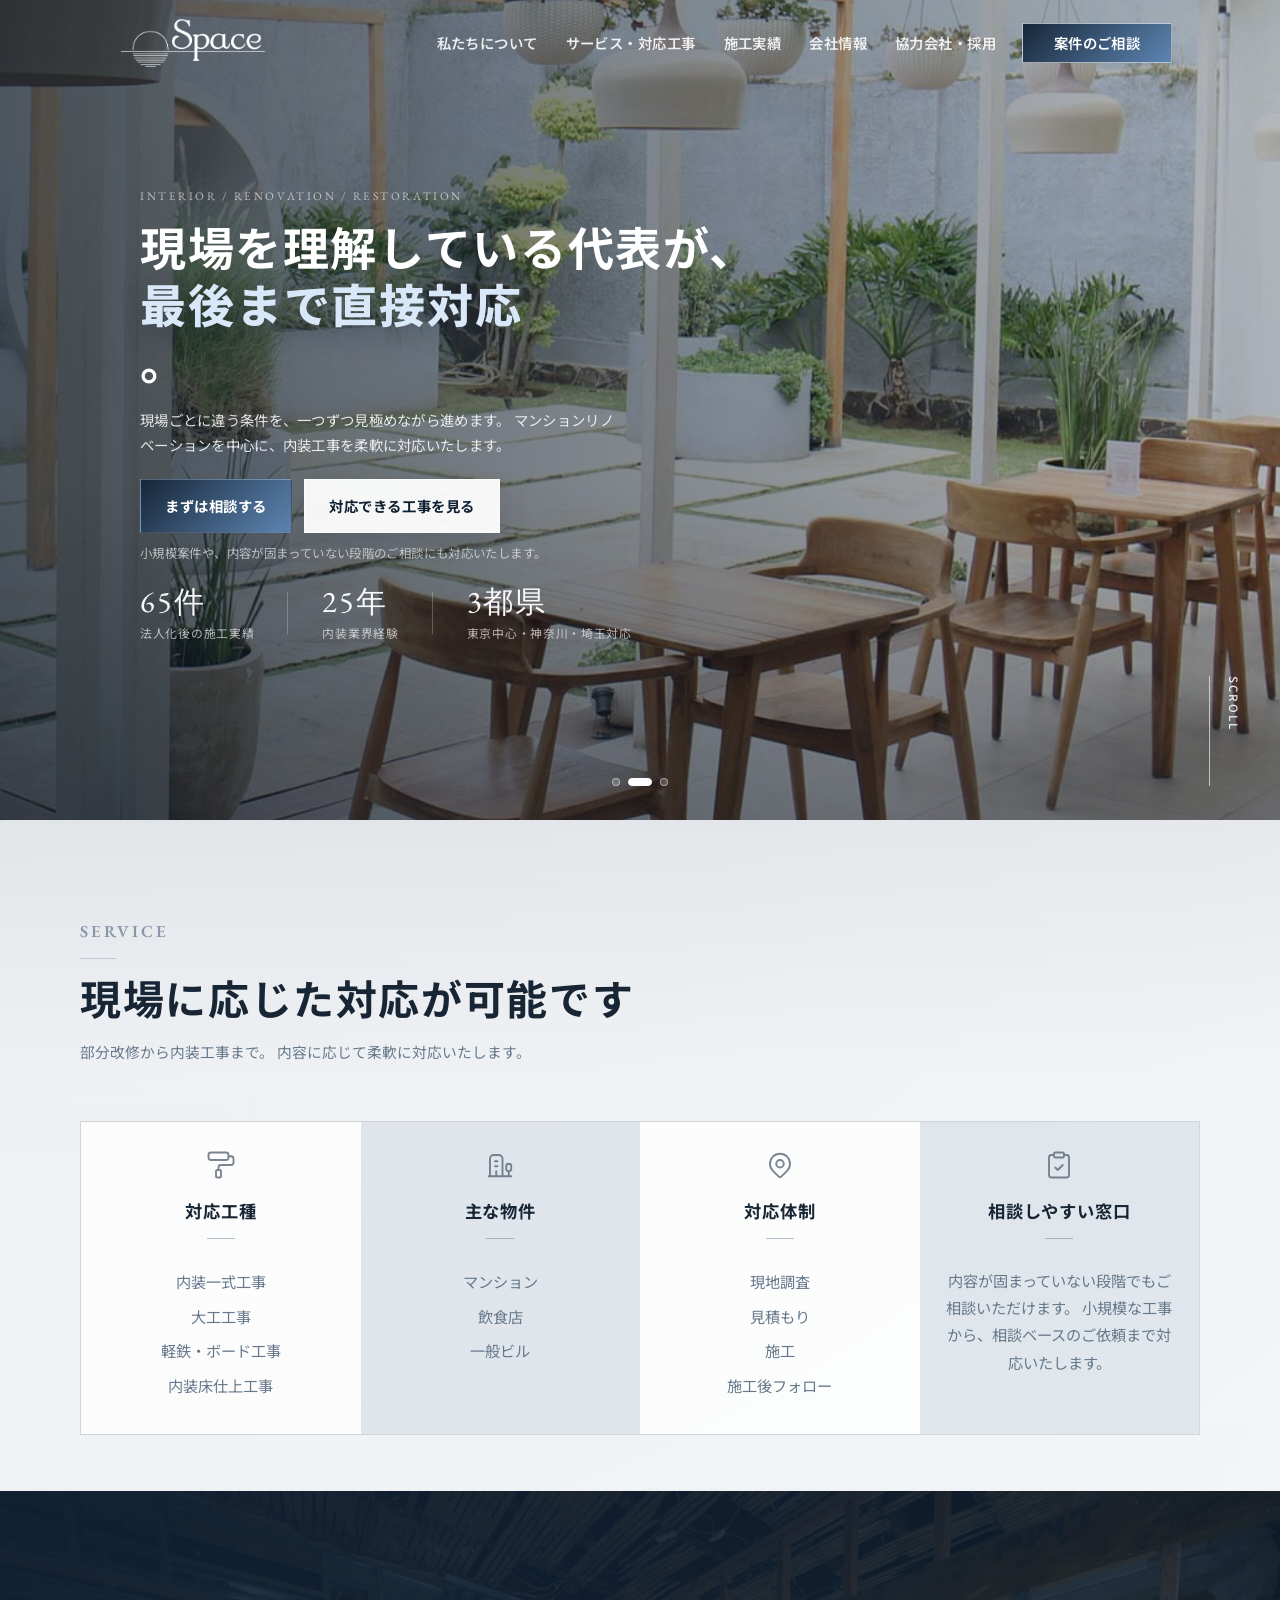
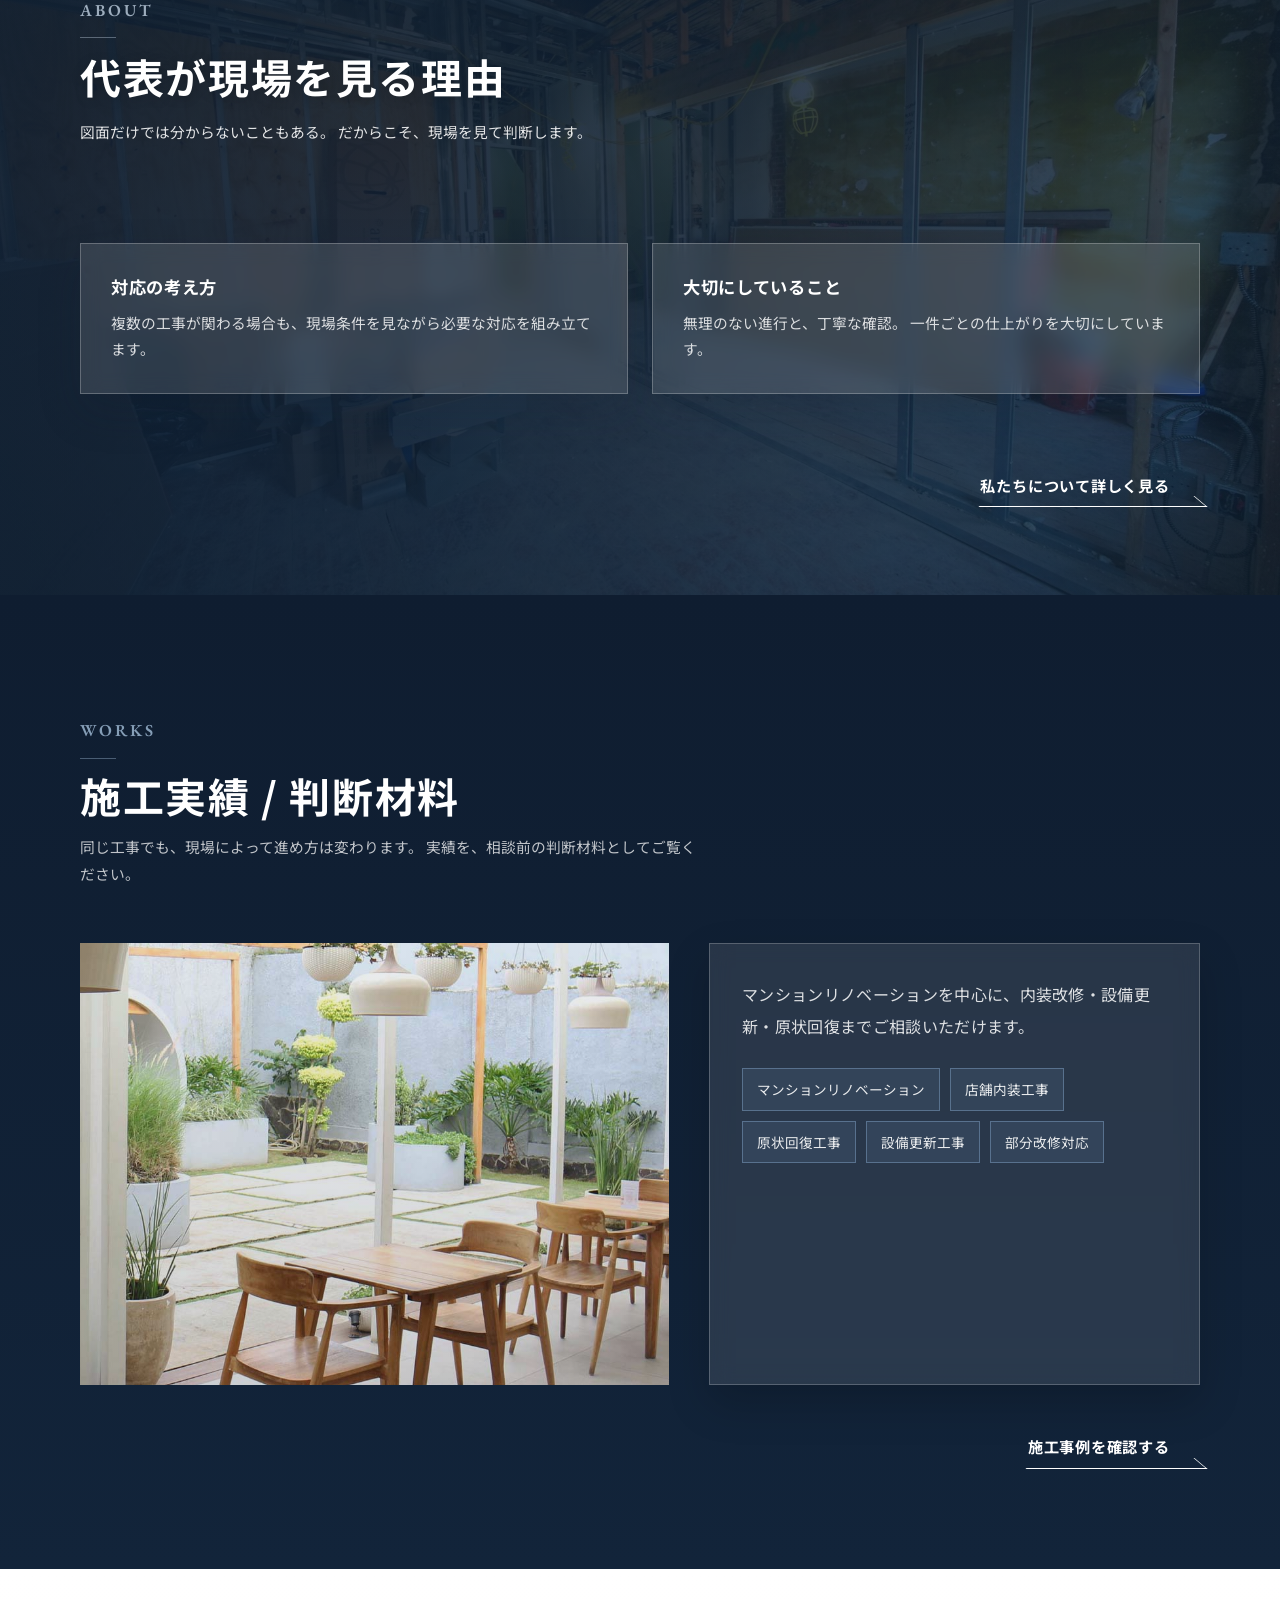
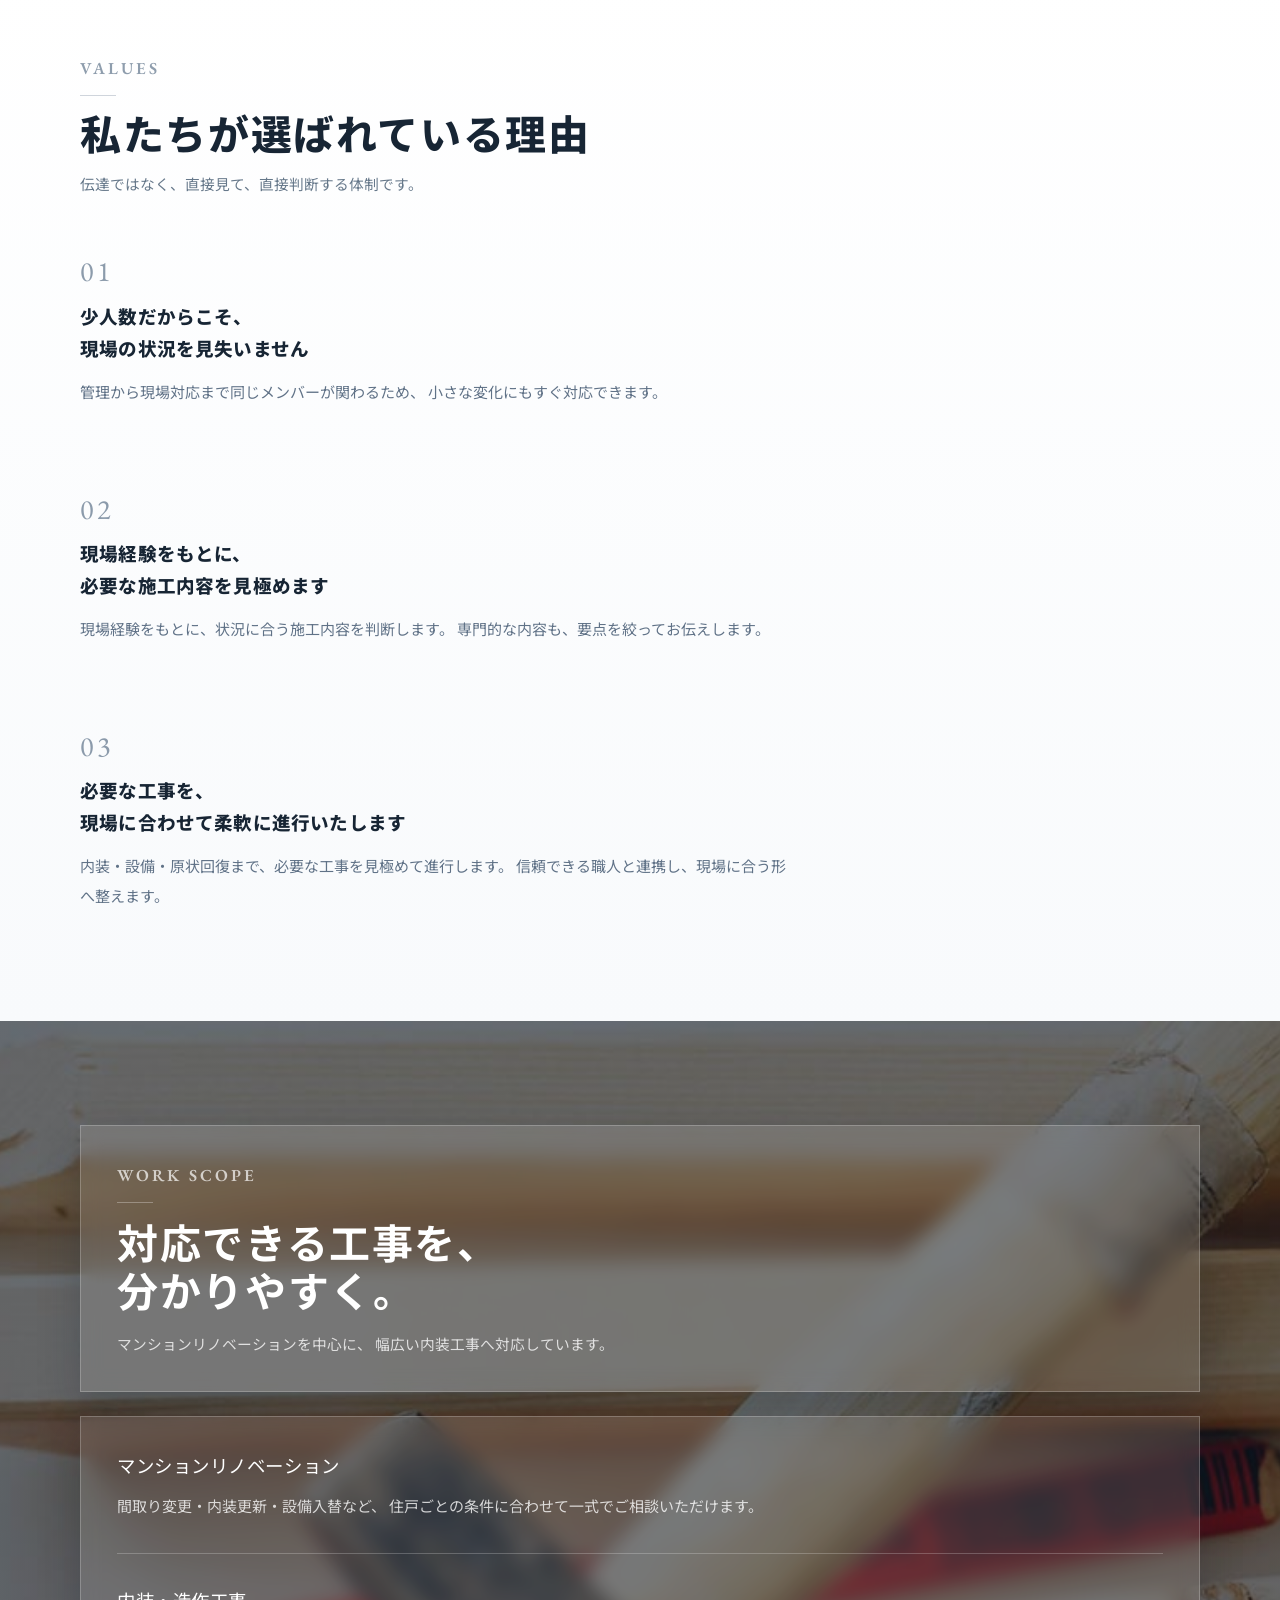
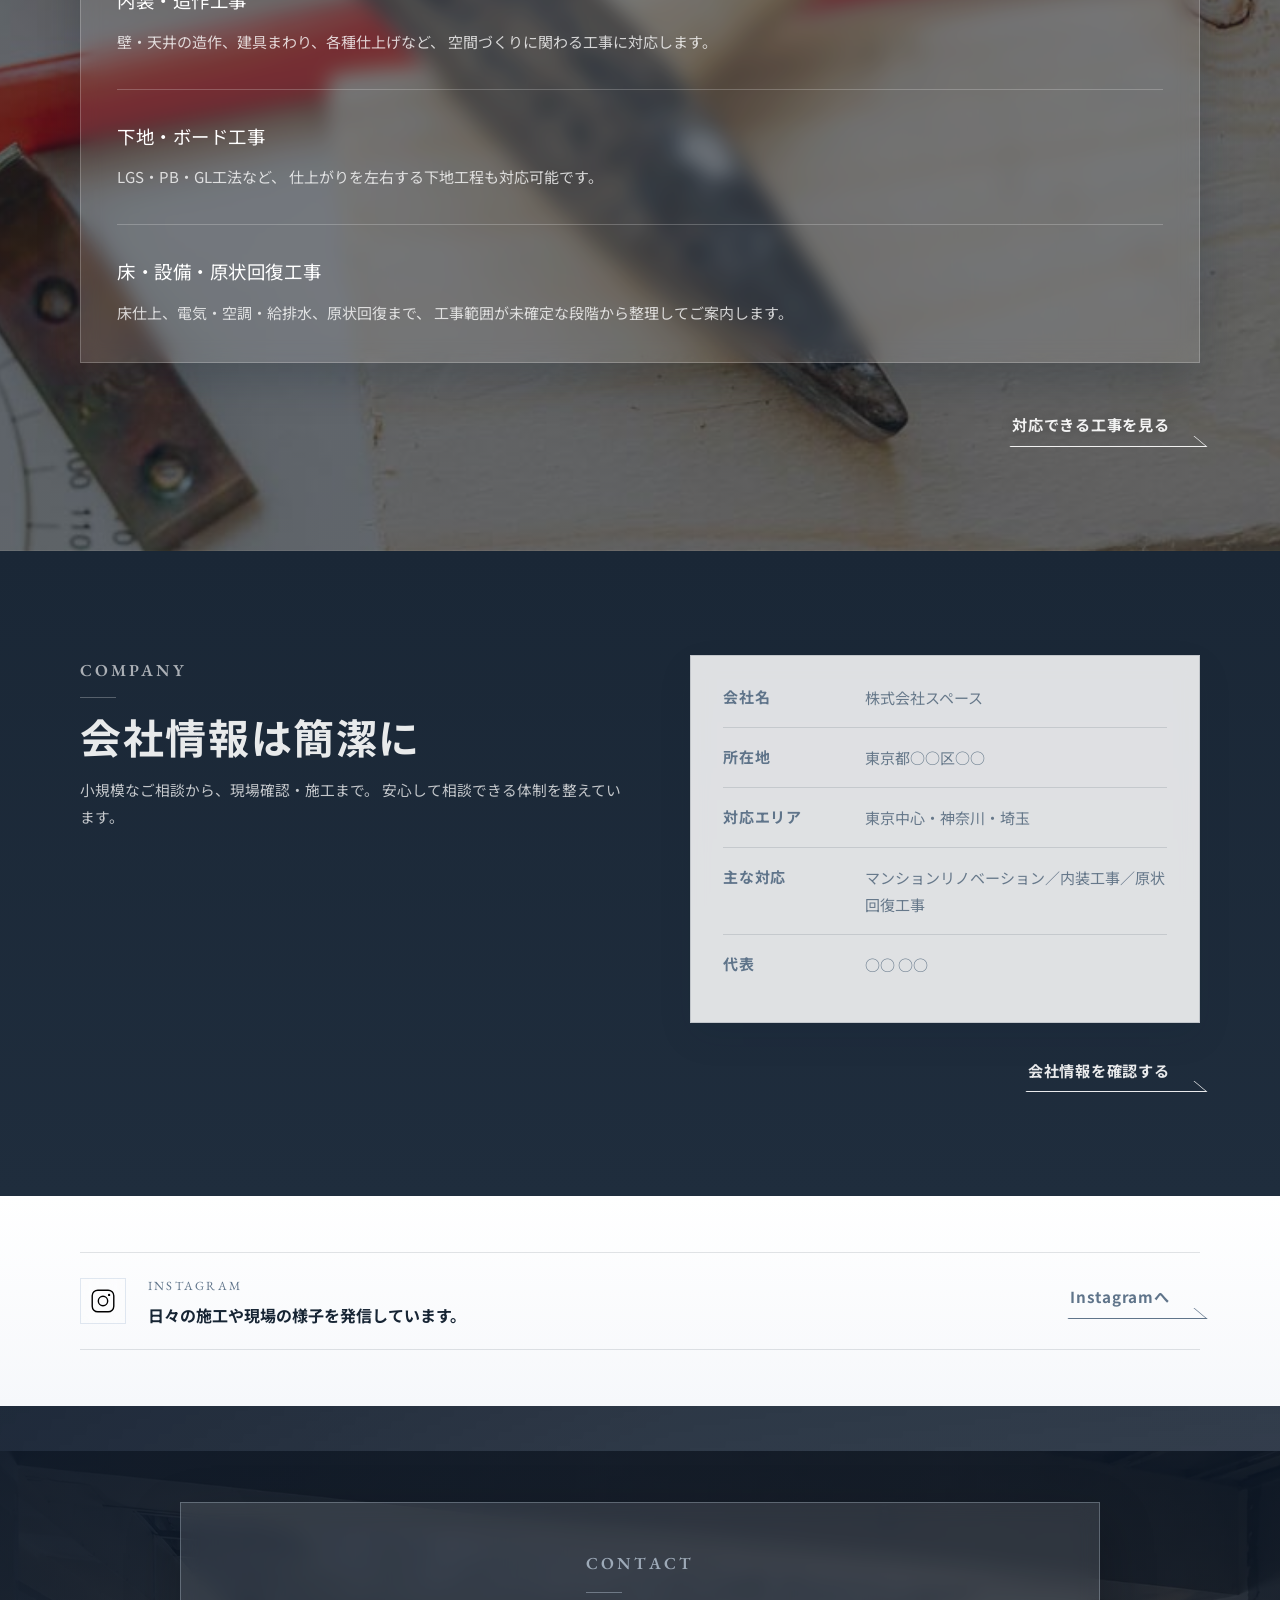
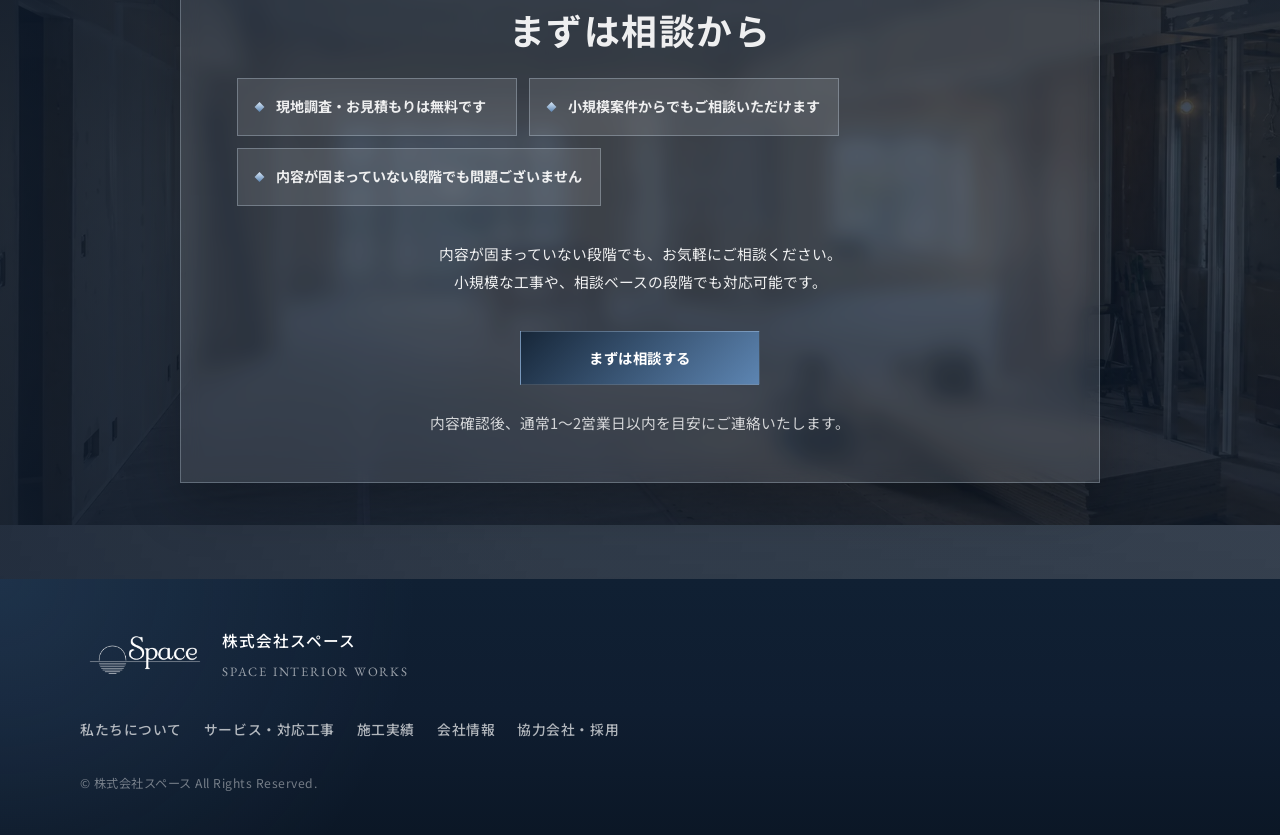
==== commit 6d836ff9: "Revise top page service sections to clarify roles" ====
--- a/index.html
+++ b/index.html
@@ -149,10 +149,10 @@
         <div class="container">
           <div class="section-heading reveal">
             <p class="eyebrow">SERVICE</p>
-            <h2>何を頼めるか</h2>
+            <h2>現場に応じた対応が可能です</h2>
             <p>
-              内装工事を中心に、現場ごとに必要な対応を見極めます。
-              小さな工事から複数工種まで、まずはご相談ください。
+              部分改修から内装工事まで。
+              内容に応じて柔軟に対応いたします。
             </p>
           </div>
 
@@ -354,44 +354,44 @@
       <section class="section section-bg bg-services" id="services">
         <div class="container">
           <div class="section-heading reveal service-intro-panel">
-            <p class="eyebrow">SERVICE</p>
-            <h2>サービス詳細へ</h2>
+            <p class="eyebrow">WORK SCOPE</p>
+            <h2>対応できる工事を、<br />分かりやすく。</h2>
             <p>
-              部分改修から内装工事まで。
-              内容に応じて柔軟に対応いたします。
+              マンションリノベーションを中心に、
+              幅広い内装工事へ対応しています。
             </p>
           </div>
 
           <div class="service-text-list reveal delay-1">
             <div>
+              <h3>マンションリノベーション</h3>
+              <p>
+                間取り変更・内装更新・設備入替など、
+                住戸ごとの条件に合わせて一式でご相談いただけます。
+              </p>
+            </div>
+
+            <div>
               <h3>内装・造作工事</h3>
               <p>
-                内部造作・内部表装・展示造作など、
-                空間づくりに関わる工事へ幅広く対応します。
+                壁・天井の造作、建具まわり、各種仕上げなど、
+                空間づくりに関わる工事に対応します。
               </p>
             </div>
 
             <div>
-              <h3>軽鉄・ボード・下地工事</h3>
-              <p>
-                LGS工事・軽量鉄骨下地組・PB工事・GL工法など、
-                仕上がりを支える下地工事にも対応します。
+              <h3>下地・ボード工事</h3>
+              <p>
+                LGS・PB・GL工法など、
+                仕上がりを左右する下地工程も対応可能です。
               </p>
             </div>
 
             <div>
-              <h3>床仕上工事</h3>
-              <p>
-                フローリング・タイルカーペット・クッションフロアなど、
-                用途に合わせた床仕上をご提案します。
-              </p>
-            </div>
-
-            <div>
-              <h3>設備・原状回復工事</h3>
-              <p>
-                電気設備・空調・給排水衛生・厨房設備・防音・原状回復まで、
-                現場に合わせて一体で対応します。
+              <h3>床・設備・原状回復工事</h3>
+              <p>
+                床仕上、電気・空調・給排水、原状回復まで、
+                工事範囲が未確定な段階から整理してご案内します。
               </p>
             </div>
           </div>
